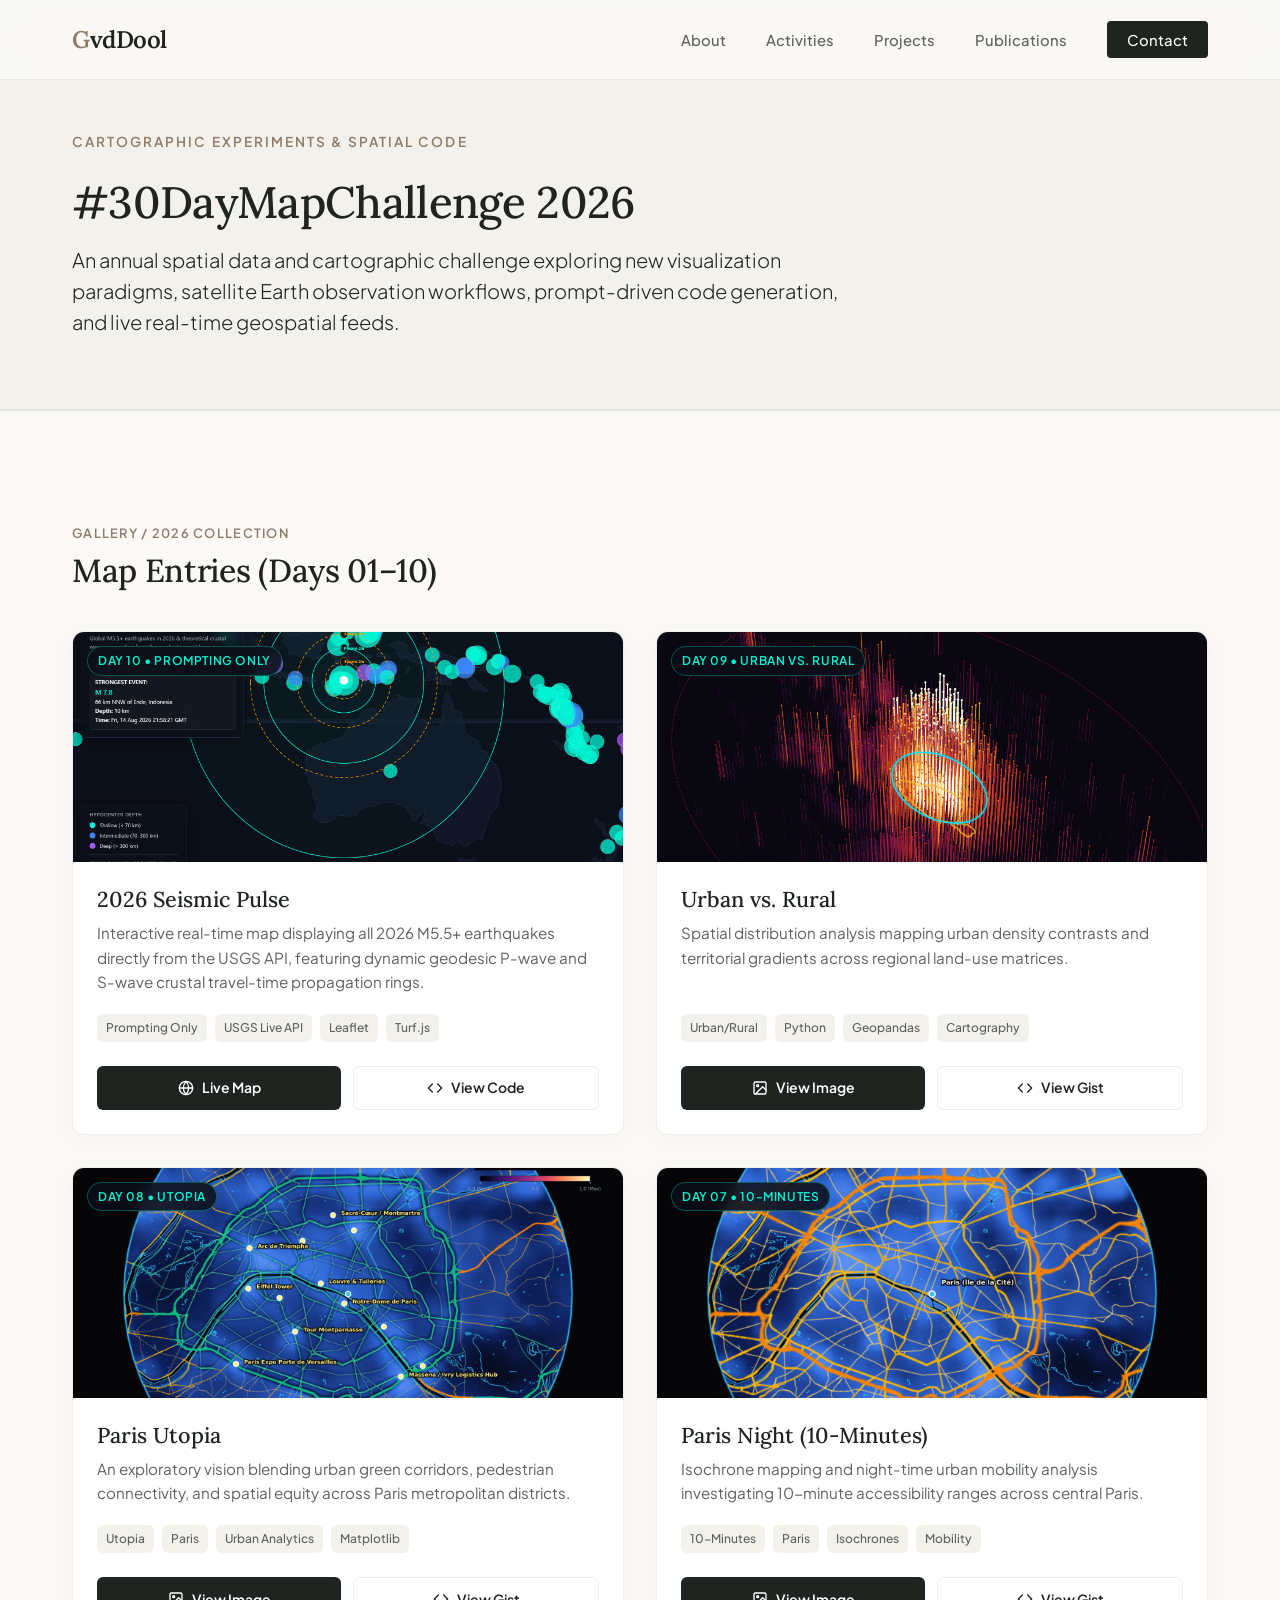
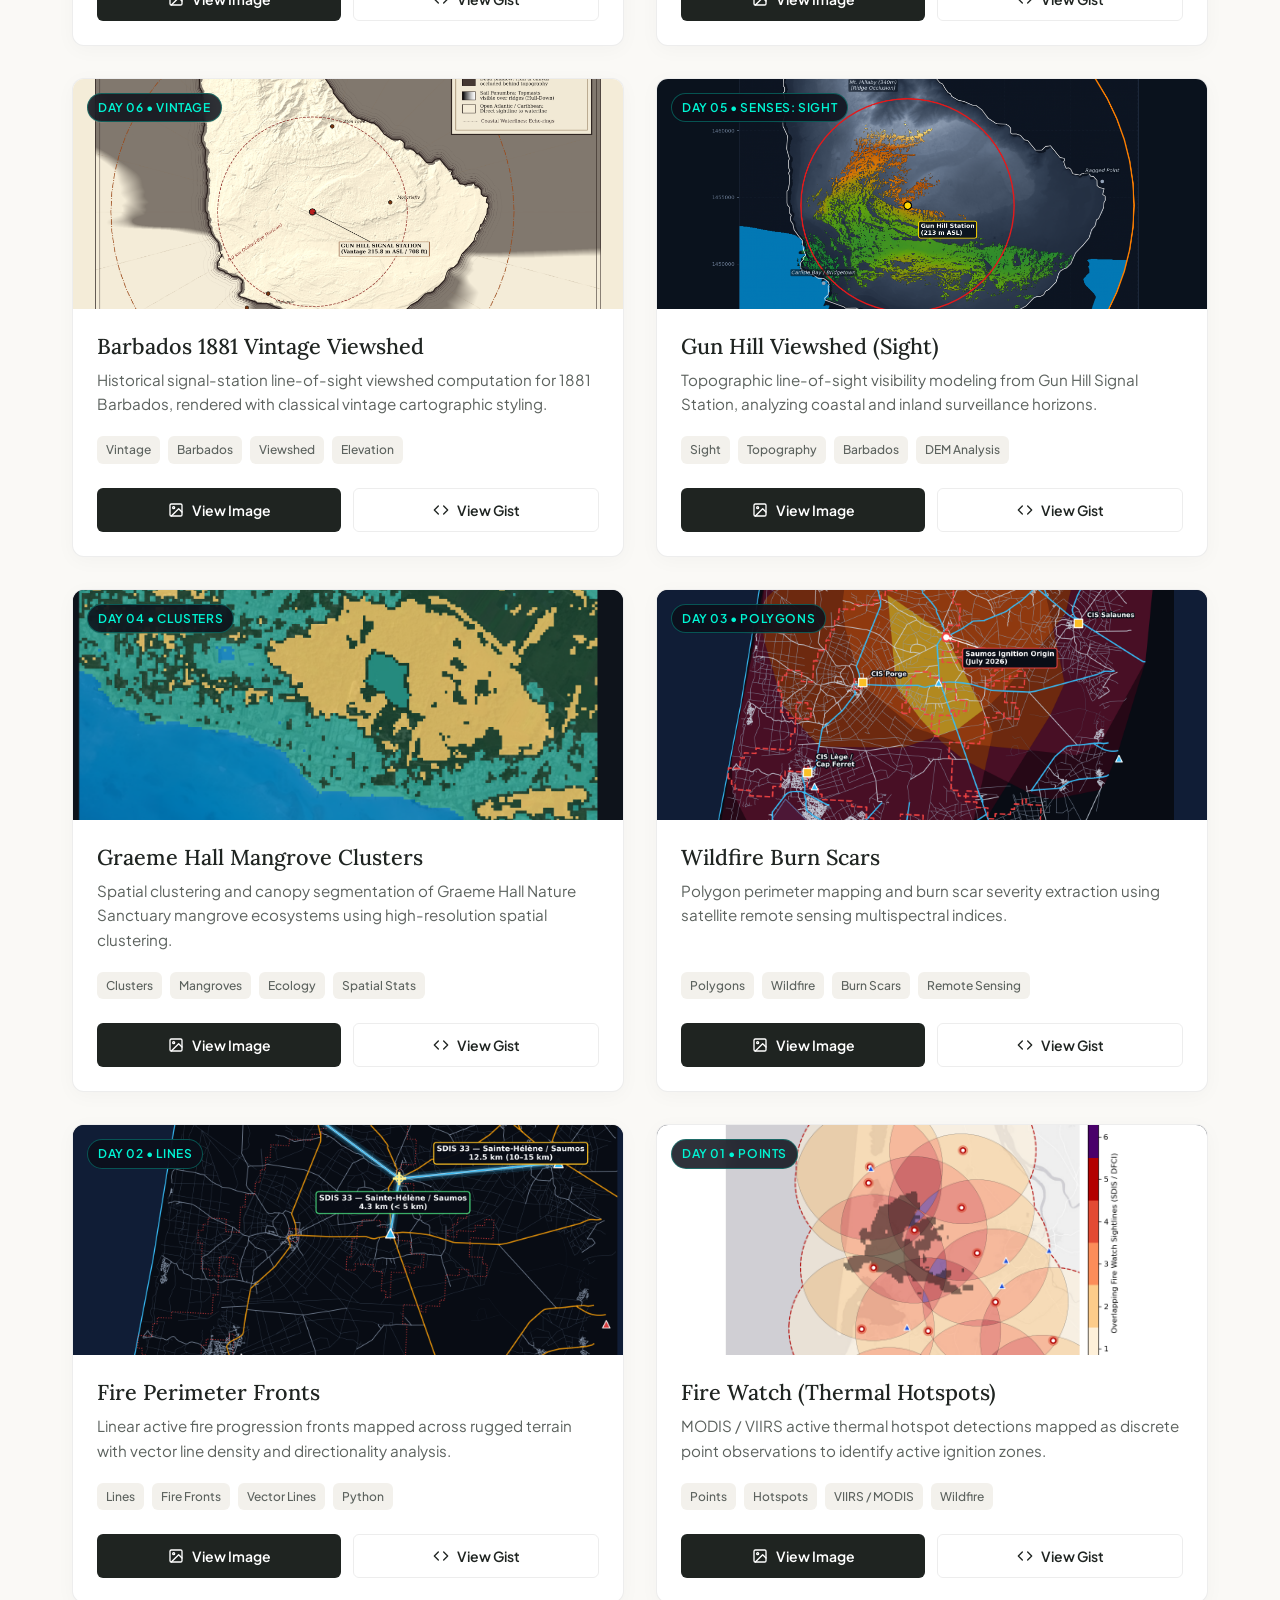
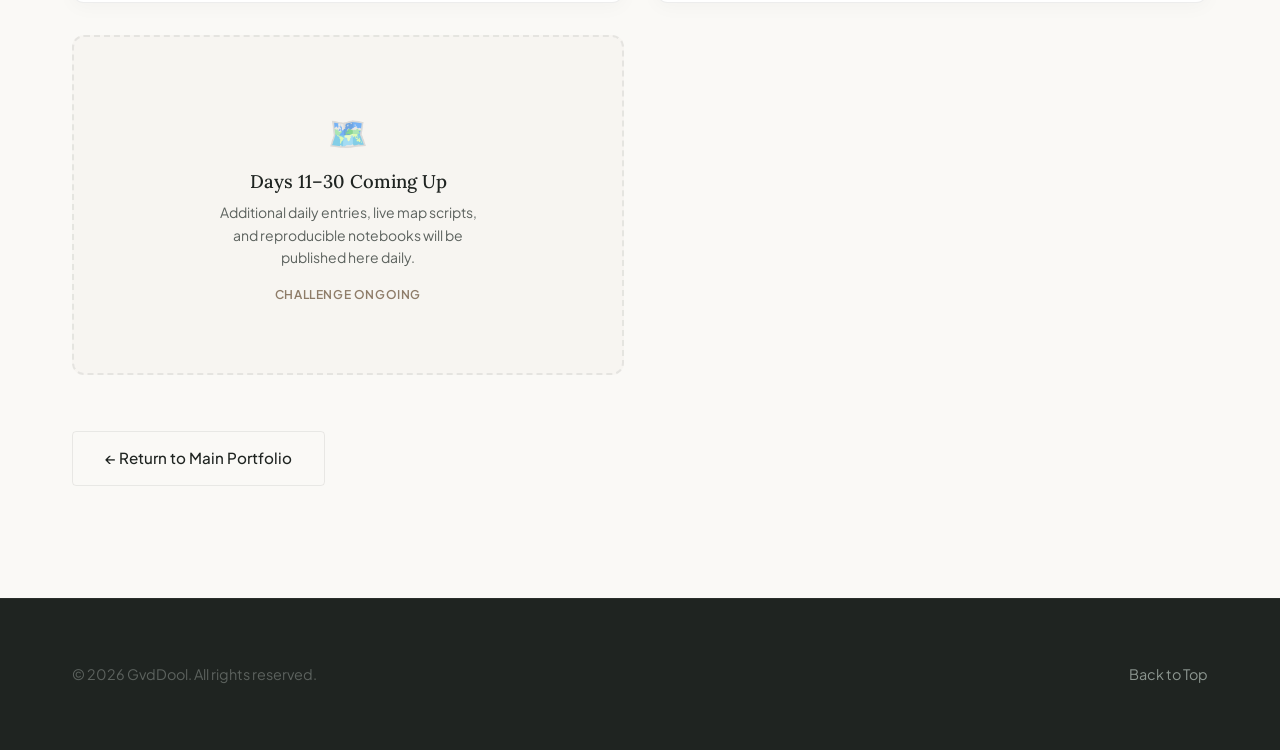
==== projects/30dayMapChallenge-2026/index.html @ af6cddaf "30dayMapChallenge Adding days 01 to 09" ====
<!DOCTYPE html>
<html lang="en">

<head>
    <meta charset="UTF-8">
    <meta name="viewport" content="width=device-width, initial-scale=1.0">
    <title>#30DayMapChallenge 2026 | GvdDool</title>
    <meta name="description"
        content="30-Day Map Challenge 2026 Gallery by Gijs van den Dool (GvdDool) - interactive maps, geospatial data pipelines, and reproducible cartographic experiments.">
    <!-- Google Fonts: Plus Jakarta Sans for body, Lora for headings -->
    <link rel="preconnect" href="https://fonts.googleapis.com">
    <link rel="preconnect" href="https://fonts.gstatic.com" crossorigin>
    <link
        href="https://fonts.googleapis.com/css2?family=Lora:ital,wght@0,400..700;1,400..700&family=Plus+Jakarta+Sans:wght@300;400;500;600;700&display=swap"
        rel="stylesheet">
    <!-- Stylesheet -->
    <link rel="stylesheet" href="../../style.css">
    <style>
        .gallery-grid {
            display: grid;
            grid-template-columns: repeat(auto-fill, minmax(360px, 1fr));
            gap: 2rem;
            margin-top: 2.5rem;
        }

        .gallery-card {
            background-color: #FFFFFF;
            border: 1px solid var(--color-border);
            border-radius: 12px;
            overflow: hidden;
            display: flex;
            flex-direction: column;
            transition: var(--transition-smooth);
            box-shadow: 0 4px 20px rgba(0, 0, 0, 0.03);
        }

        .gallery-card:hover {
            transform: translateY(-4px);
            box-shadow: 0 12px 28px rgba(0, 0, 0, 0.08);
            border-color: var(--color-border-focus);
        }

        .card-image-wrap {
            position: relative;
            width: 100%;
            height: 230px;
            background-color: #0B0F19;
            overflow: hidden;
        }

        .card-image-wrap img {
            width: 100%;
            height: 100%;
            object-fit: cover;
            transition: transform 0.4s ease;
        }

        .gallery-card:hover .card-image-wrap img {
            transform: scale(1.03);
        }

        .card-badge {
            position: absolute;
            top: 14px;
            left: 14px;
            background: rgba(11, 15, 25, 0.85);
            backdrop-filter: blur(8px);
            color: #00F5D4;
            font-size: 0.75rem;
            font-weight: 600;
            padding: 4px 10px;
            border-radius: 999px;
            border: 1px solid rgba(0, 245, 212, 0.3);
            text-transform: uppercase;
            letter-spacing: 0.05em;
        }

        .card-body {
            padding: 1.5rem;
            display: flex;
            flex-direction: column;
            flex-grow: 1;
        }

        .card-title {
            font-size: 1.35rem;
            margin-bottom: 0.5rem;
            color: var(--color-text-primary);
        }

        .card-desc {
            font-size: 0.95rem;
            line-height: 1.6;
            color: var(--color-text-secondary);
            margin-bottom: 1.25rem;
            flex-grow: 1;
        }

        .card-tags {
            display: flex;
            flex-wrap: wrap;
            gap: 0.5rem;
            margin-bottom: 1.5rem;
        }

        .card-tag {
            background-color: var(--color-bg-secondary);
            color: var(--color-text-secondary);
            font-size: 0.75rem;
            font-weight: 500;
            padding: 4px 9px;
            border-radius: 6px;
        }

        .card-actions {
            display: flex;
            gap: 0.75rem;
            margin-top: auto;
        }

        .btn-live {
            flex: 1;
            text-align: center;
            background-color: var(--color-text-primary);
            color: #FFFFFF !important;
            padding: 0.6rem 1rem;
            border-radius: 6px;
            font-size: 0.875rem;
            font-weight: 600;
            display: inline-flex;
            align-items: center;
            justify-content: center;
            gap: 0.5rem;
            transition: var(--transition-smooth);
        }

        .btn-live:hover {
            background-color: var(--color-accent);
        }

        .btn-code {
            flex: 1;
            text-align: center;
            background-color: transparent;
            color: var(--color-text-primary) !important;
            border: 1px solid var(--color-border);
            padding: 0.6rem 1rem;
            border-radius: 6px;
            font-size: 0.875rem;
            font-weight: 600;
            display: inline-flex;
            align-items: center;
            justify-content: center;
            gap: 0.5rem;
            transition: var(--transition-smooth);
        }

        .btn-code:hover {
            border-color: var(--color-accent);
            color: var(--color-accent) !important;
        }

        .placeholder-card {
            border: 2px dashed var(--color-border);
            border-radius: 12px;
            padding: 2.5rem 1.5rem;
            text-align: center;
            display: flex;
            flex-direction: column;
            align-items: center;
            justify-content: center;
            min-height: 340px;
            background: rgba(243, 241, 236, 0.4);
        }

        .placeholder-icon {
            font-size: 2rem;
            margin-bottom: 0.75rem;
            opacity: 0.6;
        }

        @media (max-width: 640px) {
            .gallery-grid {
                grid-template-columns: 1fr;
            }
            .card-actions {
                flex-direction: column;
            }
        }
    </style>
</head>

<body>

    <!-- Header / Navigation -->
    <header class="site-header">
        <div class="header-container">
            <a href="../../index.html#hero" class="site-logo">
                <span class="logo-accent">G</span>vdDool
            </a>
            <nav class="site-nav">
                <ul>
                    <li><a href="../../index.html#about">About</a></li>
                    <li><a href="../../index.html#activities">Activities</a></li>
                    <li><a href="../../index.html#projects">Projects</a></li>
                    <li><a href="../../index.html#publications">Publications</a></li>
                    <li><a href="../../index.html#contact" class="nav-cta">Contact</a></li>
                </ul>
            </nav>
        </div>
    </header>

    <!-- Main Content -->
    <main class="site-main">

        <!-- Page Header -->
        <section class="page-header-section">
            <div class="section-container">
                <span class="hero-tagline">Cartographic Experiments & Spatial Code</span>
                <h1 class="hero-title" style="font-size: 2.75rem; margin-bottom: 1rem;">#30DayMapChallenge 2026</h1>
                <p class="lead-text" style="max-width: 780px;">An annual spatial data and cartographic challenge exploring new visualization paradigms, satellite Earth observation workflows, prompt-driven code generation, and live real-time geospatial feeds.</p>
            </div>
        </section>

        <!-- Gallery Section -->
        <section class="content-section">
            <div class="section-container">
                <div class="section-header" style="margin-bottom: 1rem;">
                    <span class="section-label">Gallery / 2026 Collection</span>
                    <h2 class="section-title">Map Entries (Days 01–10)</h2>
                </div>

                <div class="gallery-grid">

                    <!-- Day 10 Card -->
                    <article class="gallery-card">
                        <div class="card-image-wrap">
                            <img src="day-10/day_10_preview.png" alt="Day 10: 2026 Seismic Pulse" loading="lazy">
                            <span class="card-badge">Day 10 &bull; Prompting Only</span>
                        </div>
                        <div class="card-body">
                            <h3 class="card-title">2026 Seismic Pulse</h3>
                            <p class="card-desc">Interactive real-time map displaying all 2026 M5.5+ earthquakes directly from the USGS API, featuring dynamic geodesic P-wave and S-wave crustal travel-time propagation rings.</p>
                            <div class="card-tags">
                                <span class="card-tag">Prompting Only</span>
                                <span class="card-tag">USGS Live API</span>
                                <span class="card-tag">Leaflet</span>
                                <span class="card-tag">Turf.js</span>
                            </div>
                            <div class="card-actions">
                                <a href="day-10/day_10_prompting_only.html" class="btn-live">
                                    <svg xmlns="http://www.w3.org/2000/svg" width="16" height="16" viewBox="0 0 24 24" fill="none" stroke="currentColor" stroke-width="2" stroke-linecap="round" stroke-linejoin="round"><circle cx="12" cy="12" r="10"/><line x1="2" y1="12" x2="22" y2="12"/><path d="M12 2a15.3 15.3 0 0 1 4 10 15.3 15.3 0 0 1-4 10 15.3 15.3 0 0 1-4-10 15.3 15.3 0 0 1 4-10z"/></svg>
                                    Live Map
                                </a>
                                <a href="https://github.com/GvdDool/GvdDool.github.io/blob/main/projects/30dayMapChallenge-2026/day-10/day_10_prompting_only.html" target="_blank" rel="noopener noreferrer" class="btn-code">
                                    <svg xmlns="http://www.w3.org/2000/svg" width="16" height="16" viewBox="0 0 24 24" fill="none" stroke="currentColor" stroke-width="2" stroke-linecap="round" stroke-linejoin="round"><polyline points="16 18 22 12 16 6"/><polyline points="8 6 2 12 8 18"/></svg>
                                    View Code
                                </a>
                            </div>
                        </div>
                    </article>

                    <!-- Day 09 Card -->
                    <article class="gallery-card">
                        <div class="card-image-wrap">
                            <img src="day-09/Day09_urban_vs_rural_v2.png" alt="Day 09: Urban vs. Rural" loading="lazy">
                            <span class="card-badge">Day 09 &bull; Urban vs. Rural</span>
                        </div>
                        <div class="card-body">
                            <h3 class="card-title">Urban vs. Rural</h3>
                            <p class="card-desc">Spatial distribution analysis mapping urban density contrasts and territorial gradients across regional land-use matrices.</p>
                            <div class="card-tags">
                                <span class="card-tag">Urban/Rural</span>
                                <span class="card-tag">Python</span>
                                <span class="card-tag">Geopandas</span>
                                <span class="card-tag">Cartography</span>
                            </div>
                            <div class="card-actions">
                                <a href="day-09/Day09_urban_vs_rural_v2.png" target="_blank" class="btn-live">
                                    <svg xmlns="http://www.w3.org/2000/svg" width="16" height="16" viewBox="0 0 24 24" fill="none" stroke="currentColor" stroke-width="2" stroke-linecap="round" stroke-linejoin="round"><rect x="3" y="3" width="18" height="18" rx="2" ry="2"/><circle cx="8.5" cy="8.5" r="1.5"/><polyline points="21 15 16 10 5 21"/></svg>
                                    View Image
                                </a>
                                <a href="https://gist.github.com/GvdDool/48ea4fd78d650c24816d85d07362a3cc" target="_blank" rel="noopener noreferrer" class="btn-code">
                                    <svg xmlns="http://www.w3.org/2000/svg" width="16" height="16" viewBox="0 0 24 24" fill="none" stroke="currentColor" stroke-width="2" stroke-linecap="round" stroke-linejoin="round"><polyline points="16 18 22 12 16 6"/><polyline points="8 6 2 12 8 18"/></svg>
                                    View Gist
                                </a>
                            </div>
                        </div>
                    </article>

                    <!-- Day 08 Card -->
                    <article class="gallery-card">
                        <div class="card-image-wrap">
                            <img src="day-08/Day08_paris_utopia_blended.png" alt="Day 08: Paris Utopia" loading="lazy">
                            <span class="card-badge">Day 08 &bull; Utopia</span>
                        </div>
                        <div class="card-body">
                            <h3 class="card-title">Paris Utopia</h3>
                            <p class="card-desc">An exploratory vision blending urban green corridors, pedestrian connectivity, and spatial equity across Paris metropolitan districts.</p>
                            <div class="card-tags">
                                <span class="card-tag">Utopia</span>
                                <span class="card-tag">Paris</span>
                                <span class="card-tag">Urban Analytics</span>
                                <span class="card-tag">Matplotlib</span>
                            </div>
                            <div class="card-actions">
                                <a href="day-08/Day08_paris_utopia_blended.png" target="_blank" class="btn-live">
                                    <svg xmlns="http://www.w3.org/2000/svg" width="16" height="16" viewBox="0 0 24 24" fill="none" stroke="currentColor" stroke-width="2" stroke-linecap="round" stroke-linejoin="round"><rect x="3" y="3" width="18" height="18" rx="2" ry="2"/><circle cx="8.5" cy="8.5" r="1.5"/><polyline points="21 15 16 10 5 21"/></svg>
                                    View Image
                                </a>
                                <a href="https://gist.github.com/GvdDool/5546b9ac85bffccfbdce05ab1da5adf8" target="_blank" rel="noopener noreferrer" class="btn-code">
                                    <svg xmlns="http://www.w3.org/2000/svg" width="16" height="16" viewBox="0 0 24 24" fill="none" stroke="currentColor" stroke-width="2" stroke-linecap="round" stroke-linejoin="round"><polyline points="16 18 22 12 16 6"/><polyline points="8 6 2 12 8 18"/></svg>
                                    View Gist
                                </a>
                            </div>
                        </div>
                    </article>

                    <!-- Day 07 Card -->
                    <article class="gallery-card">
                        <div class="card-image-wrap">
                            <img src="day-07/Day07_paris_night.png" alt="Day 07: Paris Night" loading="lazy">
                            <span class="card-badge">Day 07 &bull; 10-Minutes</span>
                        </div>
                        <div class="card-body">
                            <h3 class="card-title">Paris Night (10-Minutes)</h3>
                            <p class="card-desc">Isochrone mapping and night-time urban mobility analysis investigating 10-minute accessibility ranges across central Paris.</p>
                            <div class="card-tags">
                                <span class="card-tag">10-Minutes</span>
                                <span class="card-tag">Paris</span>
                                <span class="card-tag">Isochrones</span>
                                <span class="card-tag">Mobility</span>
                            </div>
                            <div class="card-actions">
                                <a href="day-07/Day07_paris_night.png" target="_blank" class="btn-live">
                                    <svg xmlns="http://www.w3.org/2000/svg" width="16" height="16" viewBox="0 0 24 24" fill="none" stroke="currentColor" stroke-width="2" stroke-linecap="round" stroke-linejoin="round"><rect x="3" y="3" width="18" height="18" rx="2" ry="2"/><circle cx="8.5" cy="8.5" r="1.5"/><polyline points="21 15 16 10 5 21"/></svg>
                                    View Image
                                </a>
                                <a href="https://gist.github.com/GvdDool/eda4068335842a63f73534fc69159b58" target="_blank" rel="noopener noreferrer" class="btn-code">
                                    <svg xmlns="http://www.w3.org/2000/svg" width="16" height="16" viewBox="0 0 24 24" fill="none" stroke="currentColor" stroke-width="2" stroke-linecap="round" stroke-linejoin="round"><polyline points="16 18 22 12 16 6"/><polyline points="8 6 2 12 8 18"/></svg>
                                    View Gist
                                </a>
                            </div>
                        </div>
                    </article>

                    <!-- Day 06 Card -->
                    <article class="gallery-card">
                        <div class="card-image-wrap">
                            <img src="day-06/Day06_barbados_1881_vintage_viewshed.png" alt="Day 06: Vintage Viewshed" loading="lazy">
                            <span class="card-badge">Day 06 &bull; Vintage</span>
                        </div>
                        <div class="card-body">
                            <h3 class="card-title">Barbados 1881 Vintage Viewshed</h3>
                            <p class="card-desc">Historical signal-station line-of-sight viewshed computation for 1881 Barbados, rendered with classical vintage cartographic styling.</p>
                            <div class="card-tags">
                                <span class="card-tag">Vintage</span>
                                <span class="card-tag">Barbados</span>
                                <span class="card-tag">Viewshed</span>
                                <span class="card-tag">Elevation</span>
                            </div>
                            <div class="card-actions">
                                <a href="day-06/Day06_barbados_1881_vintage_viewshed.png" target="_blank" class="btn-live">
                                    <svg xmlns="http://www.w3.org/2000/svg" width="16" height="16" viewBox="0 0 24 24" fill="none" stroke="currentColor" stroke-width="2" stroke-linecap="round" stroke-linejoin="round"><rect x="3" y="3" width="18" height="18" rx="2" ry="2"/><circle cx="8.5" cy="8.5" r="1.5"/><polyline points="21 15 16 10 5 21"/></svg>
                                    View Image
                                </a>
                                <a href="https://gist.github.com/GvdDool/2dd6ff6dab275a020b5e8afee70e8454" target="_blank" rel="noopener noreferrer" class="btn-code">
                                    <svg xmlns="http://www.w3.org/2000/svg" width="16" height="16" viewBox="0 0 24 24" fill="none" stroke="currentColor" stroke-width="2" stroke-linecap="round" stroke-linejoin="round"><polyline points="16 18 22 12 16 6"/><polyline points="8 6 2 12 8 18"/></svg>
                                    View Gist
                                </a>
                            </div>
                        </div>
                    </article>

                    <!-- Day 05 Card -->
                    <article class="gallery-card">
                        <div class="card-image-wrap">
                            <img src="day-05/Day05_barbados_gun_hill_master_production.png" alt="Day 05: Senses - Sight" loading="lazy">
                            <span class="card-badge">Day 05 &bull; Senses: Sight</span>
                        </div>
                        <div class="card-body">
                            <h3 class="card-title">Gun Hill Viewshed (Sight)</h3>
                            <p class="card-desc">Topographic line-of-sight visibility modeling from Gun Hill Signal Station, analyzing coastal and inland surveillance horizons.</p>
                            <div class="card-tags">
                                <span class="card-tag">Sight</span>
                                <span class="card-tag">Topography</span>
                                <span class="card-tag">Barbados</span>
                                <span class="card-tag">DEM Analysis</span>
                            </div>
                            <div class="card-actions">
                                <a href="day-05/Day05_barbados_gun_hill_master_production.png" target="_blank" class="btn-live">
                                    <svg xmlns="http://www.w3.org/2000/svg" width="16" height="16" viewBox="0 0 24 24" fill="none" stroke="currentColor" stroke-width="2" stroke-linecap="round" stroke-linejoin="round"><rect x="3" y="3" width="18" height="18" rx="2" ry="2"/><circle cx="8.5" cy="8.5" r="1.5"/><polyline points="21 15 16 10 5 21"/></svg>
                                    View Image
                                </a>
                                <a href="https://gist.github.com/GvdDool/edcf8b4965f968202970eaecae3bee22" target="_blank" rel="noopener noreferrer" class="btn-code">
                                    <svg xmlns="http://www.w3.org/2000/svg" width="16" height="16" viewBox="0 0 24 24" fill="none" stroke="currentColor" stroke-width="2" stroke-linecap="round" stroke-linejoin="round"><polyline points="16 18 22 12 16 6"/><polyline points="8 6 2 12 8 18"/></svg>
                                    View Gist
                                </a>
                            </div>
                        </div>
                    </article>

                    <!-- Day 04 Card -->
                    <article class="gallery-card">
                        <div class="card-image-wrap">
                            <img src="day-04/Day04_graeme_hall_mangrove_clusters.png" alt="Day 04: Mangrove Clusters" loading="lazy">
                            <span class="card-badge">Day 04 &bull; Clusters</span>
                        </div>
                        <div class="card-body">
                            <h3 class="card-title">Graeme Hall Mangrove Clusters</h3>
                            <p class="card-desc">Spatial clustering and canopy segmentation of Graeme Hall Nature Sanctuary mangrove ecosystems using high-resolution spatial clustering.</p>
                            <div class="card-tags">
                                <span class="card-tag">Clusters</span>
                                <span class="card-tag">Mangroves</span>
                                <span class="card-tag">Ecology</span>
                                <span class="card-tag">Spatial Stats</span>
                            </div>
                            <div class="card-actions">
                                <a href="day-04/Day04_graeme_hall_mangrove_clusters.png" target="_blank" class="btn-live">
                                    <svg xmlns="http://www.w3.org/2000/svg" width="16" height="16" viewBox="0 0 24 24" fill="none" stroke="currentColor" stroke-width="2" stroke-linecap="round" stroke-linejoin="round"><rect x="3" y="3" width="18" height="18" rx="2" ry="2"/><circle cx="8.5" cy="8.5" r="1.5"/><polyline points="21 15 16 10 5 21"/></svg>
                                    View Image
                                </a>
                                <a href="https://gist.github.com/GvdDool/665093c824fc868f3b72aa4982b9e1e8" target="_blank" rel="noopener noreferrer" class="btn-code">
                                    <svg xmlns="http://www.w3.org/2000/svg" width="16" height="16" viewBox="0 0 24 24" fill="none" stroke="currentColor" stroke-width="2" stroke-linecap="round" stroke-linejoin="round"><polyline points="16 18 22 12 16 6"/><polyline points="8 6 2 12 8 18"/></svg>
                                    View Gist
                                </a>
                            </div>
                        </div>
                    </article>

                    <!-- Day 03 Card -->
                    <article class="gallery-card">
                        <div class="card-image-wrap">
                            <img src="day-03/Day03_fire_polygons_final.png" alt="Day 03: Fire Polygons" loading="lazy">
                            <span class="card-badge">Day 03 &bull; Polygons</span>
                        </div>
                        <div class="card-body">
                            <h3 class="card-title">Wildfire Burn Scars</h3>
                            <p class="card-desc">Polygon perimeter mapping and burn scar severity extraction using satellite remote sensing multispectral indices.</p>
                            <div class="card-tags">
                                <span class="card-tag">Polygons</span>
                                <span class="card-tag">Wildfire</span>
                                <span class="card-tag">Burn Scars</span>
                                <span class="card-tag">Remote Sensing</span>
                            </div>
                            <div class="card-actions">
                                <a href="day-03/Day03_fire_polygons_final.png" target="_blank" class="btn-live">
                                    <svg xmlns="http://www.w3.org/2000/svg" width="16" height="16" viewBox="0 0 24 24" fill="none" stroke="currentColor" stroke-width="2" stroke-linecap="round" stroke-linejoin="round"><rect x="3" y="3" width="18" height="18" rx="2" ry="2"/><circle cx="8.5" cy="8.5" r="1.5"/><polyline points="21 15 16 10 5 21"/></svg>
                                    View Image
                                </a>
                                <a href="https://gist.github.com/GvdDool/2807f12e6811d809c60165697aae7271" target="_blank" rel="noopener noreferrer" class="btn-code">
                                    <svg xmlns="http://www.w3.org/2000/svg" width="16" height="16" viewBox="0 0 24 24" fill="none" stroke="currentColor" stroke-width="2" stroke-linecap="round" stroke-linejoin="round"><polyline points="16 18 22 12 16 6"/><polyline points="8 6 2 12 8 18"/></svg>
                                    View Gist
                                </a>
                            </div>
                        </div>
                    </article>

                    <!-- Day 02 Card -->
                    <article class="gallery-card">
                        <div class="card-image-wrap">
                            <img src="day-02/Day02_fire_lines_final.png" alt="Day 02: Fire Lines" loading="lazy">
                            <span class="card-badge">Day 02 &bull; Lines</span>
                        </div>
                        <div class="card-body">
                            <h3 class="card-title">Fire Perimeter Fronts</h3>
                            <p class="card-desc">Linear active fire progression fronts mapped across rugged terrain with vector line density and directionality analysis.</p>
                            <div class="card-tags">
                                <span class="card-tag">Lines</span>
                                <span class="card-tag">Fire Fronts</span>
                                <span class="card-tag">Vector Lines</span>
                                <span class="card-tag">Python</span>
                            </div>
                            <div class="card-actions">
                                <a href="day-02/Day02_fire_lines_final.png" target="_blank" class="btn-live">
                                    <svg xmlns="http://www.w3.org/2000/svg" width="16" height="16" viewBox="0 0 24 24" fill="none" stroke="currentColor" stroke-width="2" stroke-linecap="round" stroke-linejoin="round"><rect x="3" y="3" width="18" height="18" rx="2" ry="2"/><circle cx="8.5" cy="8.5" r="1.5"/><polyline points="21 15 16 10 5 21"/></svg>
                                    View Image
                                </a>
                                <a href="https://gist.github.com/GvdDool/c7958e85a4bee6f1312c280b852722c9" target="_blank" rel="noopener noreferrer" class="btn-code">
                                    <svg xmlns="http://www.w3.org/2000/svg" width="16" height="16" viewBox="0 0 24 24" fill="none" stroke="currentColor" stroke-width="2" stroke-linecap="round" stroke-linejoin="round"><polyline points="16 18 22 12 16 6"/><polyline points="8 6 2 12 8 18"/></svg>
                                    View Gist
                                </a>
                            </div>
                        </div>
                    </article>

                    <!-- Day 01 Card -->
                    <article class="gallery-card">
                        <div class="card-image-wrap">
                            <img src="day-01/Day01_fire_watch_linkedin.png" alt="Day 01: Fire Watch Points" loading="lazy">
                            <span class="card-badge">Day 01 &bull; Points</span>
                        </div>
                        <div class="card-body">
                            <h3 class="card-title">Fire Watch (Thermal Hotspots)</h3>
                            <p class="card-desc">MODIS / VIIRS active thermal hotspot detections mapped as discrete point observations to identify active ignition zones.</p>
                            <div class="card-tags">
                                <span class="card-tag">Points</span>
                                <span class="card-tag">Hotspots</span>
                                <span class="card-tag">VIIRS / MODIS</span>
                                <span class="card-tag">Wildfire</span>
                            </div>
                            <div class="card-actions">
                                <a href="day-01/Day01_fire_watch_linkedin.png" target="_blank" class="btn-live">
                                    <svg xmlns="http://www.w3.org/2000/svg" width="16" height="16" viewBox="0 0 24 24" fill="none" stroke="currentColor" stroke-width="2" stroke-linecap="round" stroke-linejoin="round"><rect x="3" y="3" width="18" height="18" rx="2" ry="2"/><circle cx="8.5" cy="8.5" r="1.5"/><polyline points="21 15 16 10 5 21"/></svg>
                                    View Image
                                </a>
                                <a href="https://gist.github.com/GvdDool/8139172c7ba7cdbef3fbb618c6f570a1" target="_blank" rel="noopener noreferrer" class="btn-code">
                                    <svg xmlns="http://www.w3.org/2000/svg" width="16" height="16" viewBox="0 0 24 24" fill="none" stroke="currentColor" stroke-width="2" stroke-linecap="round" stroke-linejoin="round"><polyline points="16 18 22 12 16 6"/><polyline points="8 6 2 12 8 18"/></svg>
                                    View Gist
                                </a>
                            </div>
                        </div>
                    </article>

                    <!-- Upcoming Days Placeholder Card -->
                    <div class="placeholder-card">
                        <div class="placeholder-icon">🗺️</div>
                        <h4 style="font-size: 1.15rem; margin-bottom: 0.5rem; color: var(--color-text-primary);">Days 11–30 Coming Up</h4>
                        <p style="font-size: 0.875rem; max-width: 260px; margin-bottom: 1rem;">Additional daily entries, live map scripts, and reproducible notebooks will be published here daily.</p>
                        <span style="font-size: 0.75rem; font-weight: 600; letter-spacing: 0.05em; text-transform: uppercase; color: var(--color-accent);">Challenge Ongoing</span>
                    </div>

                </div>

                <div style="margin-top: 3.5rem;">
                    <a href="../../index.html#projects" class="btn btn-secondary">&larr; Return to Main Portfolio</a>
                </div>
            </div>
        </section>

    </main>

    <!-- Footer -->
    <footer class="site-footer">
        <div class="footer-container">
            <p>&copy; 2026 GvdDool. All rights reserved.</p>
            <div class="footer-meta">
                <a href="../../index.html#hero">Back to Top</a>
            </div>
        </div>
    </footer>

</body>

</html>
---- style.css ----
/* -------------------------------------------------------------
 * GvdDool.github.io - Main stylesheet
 * Design System: Modern Minimalist Editorial
 * Typography: Lora (headings) & Plus Jakarta Sans (body)
 * Colors: Off-whites, warm slates, charcoal and muted earth tones
 * ------------------------------------------------------------- */

/* Custom properties / Tokens */
:root {
    --font-sans: 'Plus Jakarta Sans', -apple-system, BlinkMacSystemFont, "Segoe UI", Roboto, sans-serif;
    --font-serif: 'Lora', Georgia, serif;
    
    /* Elegant warm-light color palette */
    --color-bg-primary: #FAF9F6;     /* Warm alabaster cream */
    --color-bg-secondary: #F3F1EC;   /* Warm soft stone */
    --color-text-primary: #1F2421;   /* Rich charcoal */
    --color-text-secondary: #5C625E; /* Muted olive-slate */
    --color-accent: #8E7C68;         /* Earth clay gold */
    --color-accent-light: #EBE7E0;   /* Light clay background */
    --color-border: rgba(31, 36, 33, 0.08);
    --color-border-focus: rgba(142, 124, 104, 0.4);
    
    /* Layout */
    --header-height: 80px;
    --container-max-width: 1200px;
    --transition-smooth: all 0.3s cubic-bezier(0.16, 1, 0.3, 1);
}

/* Base resets */
*, *::before, *::after {
    box-sizing: border-box;
    margin: 0;
    padding: 0;
}

html {
    scroll-behavior: smooth;
    scroll-padding-top: var(--header-height);
}

body {
    font-family: var(--font-sans);
    background-color: var(--color-bg-primary);
    color: var(--color-text-primary);
    line-height: 1.625;
    -webkit-font-smoothing: antialiased;
    -moz-osx-font-smoothing: grayscale;
}

/* Typography base */
h1, h2, h3, h4 {
    font-family: var(--font-serif);
    font-weight: 500;
    line-height: 1.25;
    color: var(--color-text-primary);
}

p {
    font-weight: 400;
    color: var(--color-text-secondary);
}

a {
    color: inherit;
    text-decoration: none;
    transition: var(--transition-smooth);
}

/* Layout Utilities */
.section-container {
    max-width: var(--container-max-width);
    margin: 0 auto;
    padding: 0 2rem;
}

/* Header & Navigation */
.site-header {
    position: fixed;
    top: 0;
    left: 0;
    width: 100%;
    height: var(--header-height);
    background-color: rgba(250, 249, 246, 0.85);
    backdrop-filter: blur(12px);
    -webkit-backdrop-filter: blur(12px);
    border-bottom: 1px solid var(--color-border);
    z-index: 1000;
    display: flex;
    align-items: center;
}

.header-container {
    display: flex;
    justify-content: space-between;
    align-items: center;
    width: 100%;
    max-width: var(--container-max-width);
    margin: 0 auto;
    padding: 0 2rem;
}

.site-logo {
    font-family: var(--font-serif);
    font-size: 1.5rem;
    font-weight: 600;
    letter-spacing: -0.02em;
}

.logo-accent {
    color: var(--color-accent);
}

.site-nav ul {
    display: flex;
    list-style: none;
    align-items: center;
    gap: 2.5rem;
}

.site-nav a {
    font-size: 0.925rem;
    font-weight: 500;
    color: var(--color-text-secondary);
    position: relative;
    padding: 0.25rem 0;
}

.site-nav a:hover {
    color: var(--color-text-primary);
}

/* Navigation Line Hover Animation */
.site-nav a::after {
    content: '';
    position: absolute;
    bottom: 0;
    left: 0;
    width: 0;
    height: 1px;
    background-color: var(--color-accent);
    transition: var(--transition-smooth);
}

.site-nav a:hover::after {
    width: 100%;
}

.site-nav a.nav-cta {
    background-color: var(--color-text-primary);
    color: var(--color-bg-primary);
    padding: 0.6rem 1.25rem;
    border-radius: 4px;
    transition: var(--transition-smooth);
}

.site-nav a.nav-cta:hover {
    background-color: var(--color-accent);
    color: var(--color-bg-primary);
}

.site-nav a.nav-cta::after {
    display: none;
}

/* Hero Section */
.hero-section {
    min-height: 100vh;
    display: flex;
    align-items: center;
    padding-top: var(--header-height);
    background: radial-gradient(circle at 80% 20%, rgba(142, 124, 104, 0.05) 0%, transparent 60%);
}

.hero-container {
    max-width: var(--container-max-width);
    margin: 0 auto;
    padding: 0 2rem;
    width: 100%;
}

.hero-content {
    max-width: 800px;
}

.hero-tagline {
    display: inline-block;
    font-size: 0.85rem;
    text-transform: uppercase;
    letter-spacing: 0.15em;
    font-weight: 600;
    color: var(--color-accent);
    margin-bottom: 1.5rem;
}

.hero-title {
    font-size: 3.5rem;
    line-height: 1.15;
    margin-bottom: 1.75rem;
    letter-spacing: -0.015em;
}

.hero-subtitle {
    font-size: 1.25rem;
    color: var(--color-text-secondary);
    margin-bottom: 2.5rem;
    line-height: 1.6;
}

.hero-actions {
    display: flex;
    gap: 1rem;
}

/* Buttons */
.btn {
    display: inline-block;
    padding: 0.875rem 2rem;
    font-size: 0.95rem;
    font-weight: 500;
    border-radius: 4px;
    cursor: pointer;
    border: 1px solid transparent;
}

.btn-primary {
    background-color: var(--color-text-primary);
    color: var(--color-bg-primary);
}

.btn-primary:hover {
    background-color: var(--color-accent);
}

.btn-secondary {
    background-color: transparent;
    color: var(--color-text-primary);
    border-color: var(--color-border);
}

.btn-secondary:hover {
    border-color: var(--color-text-primary);
    background-color: rgba(31, 36, 33, 0.02);
}

/* Sections - Editorial layout */
.content-section {
    padding: 7rem 0;
    border-top: 1px solid var(--color-border);
}

.alt-bg {
    background-color: var(--color-bg-secondary);
}

.section-grid {
    display: grid;
    grid-template-columns: 1fr 2.5fr;
    gap: 4rem;
}

.section-header {
    position: sticky;
    top: calc(var(--header-height) + 2rem);
    height: fit-content;
}

.section-label {
    display: block;
    font-size: 0.8rem;
    font-weight: 600;
    color: var(--color-accent);
    text-transform: uppercase;
    letter-spacing: 0.1em;
    margin-bottom: 0.5rem;
}

.section-title {
    font-size: 2rem;
    letter-spacing: -0.01em;
}

.section-body {
    max-width: 750px;
}

.lead-text {
    font-size: 1.25rem;
    line-height: 1.55;
    color: var(--color-text-primary);
    margin-bottom: 1.5rem;
    font-family: var(--font-sans);
    font-weight: 300;
}

.section-body p:not(.lead-text) {
    margin-bottom: 1.5rem;
    font-size: 1.05rem;
}

/* Profile / Skills Section */
.skills-highlight {
    margin-top: 2.5rem;
    padding-top: 2rem;
    border-top: 1px solid var(--color-border);
}

.skills-highlight h3 {
    font-family: var(--font-sans);
    font-size: 1rem;
    font-weight: 600;
    text-transform: uppercase;
    letter-spacing: 0.05em;
    color: var(--color-text-primary);
    margin-bottom: 1.25rem;
}

.skills-list {
    display: grid;
    grid-template-columns: 1fr 1fr;
    gap: 1rem;
    list-style: none;
}

.skills-list li {
    font-size: 0.95rem;
    color: var(--color-text-secondary);
    position: relative;
    padding-left: 1.5rem;
}

.skills-list li::before {
    content: '—';
    position: absolute;
    left: 0;
    color: var(--color-accent);
}

/* Activities Cards Grid */
.activities-grid {
    display: grid;
    grid-template-columns: 1fr;
    gap: 2rem;
    margin-top: 2.5rem;
}

.activity-card {
    background-color: var(--color-bg-primary);
    padding: 2.5rem;
    border-radius: 6px;
    border: 1px solid var(--color-border);
    transition: var(--transition-smooth);
}

.alt-bg .activity-card {
    background-color: var(--color-bg-primary);
}

.activity-card:hover {
    transform: translateY(-4px);
    box-shadow: 0 12px 30px rgba(31, 36, 33, 0.04);
    border-color: rgba(142, 124, 104, 0.2);
}

.activity-icon {
    color: var(--color-accent);
    margin-bottom: 1.5rem;
    display: inline-flex;
    padding: 0.75rem;
    border-radius: 4px;
    background-color: var(--color-bg-secondary);
}

.activity-title {
    font-size: 1.35rem;
    margin-bottom: 0.75rem;
    font-family: var(--font-sans);
    font-weight: 600;
}

.activity-desc {
    font-size: 0.975rem;
    color: var(--color-text-secondary);
    line-height: 1.6;
}

.activity-list {
    margin-top: 1rem;
    list-style-type: disc;
    padding-left: 1.25rem;
    display: flex;
    flex-direction: column;
    gap: 0.75rem;
}

.activity-list li {
    font-size: 0.95rem;
    color: var(--color-text-secondary);
    line-height: 1.6;
}

.activity-list li strong {
    color: var(--color-text-primary);
}

/* TBC / Placeholder Design */
.tbc-placeholder {
    padding: 4rem 3rem;
    border: 2px dashed var(--color-border);
    border-radius: 8px;
    background-color: rgba(31, 36, 33, 0.01);
    text-align: left;
}

.tbc-badge {
    display: inline-block;
    font-size: 0.75rem;
    font-weight: 600;
    text-transform: uppercase;
    letter-spacing: 0.1em;
    background-color: var(--color-accent-light);
    color: var(--color-accent);
    padding: 0.25rem 0.75rem;
    border-radius: 20px;
    margin-bottom: 1.5rem;
}

.tbc-placeholder h3 {
    font-family: var(--font-sans);
    font-size: 1.25rem;
    font-weight: 600;
    margin-bottom: 0.75rem;
}

.tbc-placeholder p {
    font-size: 0.95rem;
    max-width: 550px;
    color: var(--color-text-secondary);
}

/* Contact Section Links */
.contact-methods {
    display: grid;
    grid-template-columns: 1fr 1fr;
    gap: 2rem;
    margin-top: 3rem;
}

.contact-method-card {
    border: 1px solid var(--color-border);
    padding: 2.5rem;
    border-radius: 6px;
    background-color: var(--color-bg-secondary);
    display: flex;
    flex-direction: column;
    justify-content: space-between;
}

.contact-method-card h3 {
    font-family: var(--font-sans);
    font-weight: 600;
    font-size: 1.15rem;
    margin-bottom: 0.5rem;
}

.contact-method-card p {
    font-size: 0.95rem;
    color: var(--color-text-secondary);
    margin-bottom: 2rem;
}

.contact-link {
    display: flex;
    align-items: center;
    justify-content: space-between;
    padding-top: 1rem;
    border-top: 1px solid var(--color-border);
    font-weight: 500;
    color: var(--color-text-primary);
    font-size: 0.95rem;
}

.contact-link svg {
    transition: var(--transition-smooth);
    color: var(--color-accent);
}

.contact-method-card:hover .contact-link svg {
    transform: translateX(4px);
}

.contact-link:hover {
    color: var(--color-accent);
}

/* Footer styling */
.site-footer {
    padding: 4rem 0;
    background-color: var(--color-text-primary);
    color: #8C9690;
    font-size: 0.9rem;
    border-top: 1px solid rgba(250, 249, 246, 0.05);
}

.footer-container {
    max-width: var(--container-max-width);
    margin: 0 auto;
    padding: 0 2rem;
    display: flex;
    justify-content: space-between;
    align-items: center;
}

.footer-meta a {
    color: #8C9690;
}

.footer-meta a:hover {
    color: var(--color-bg-primary);
}

/* GitHub Callout Card in Projects */
.project-github-card {
    border: 1px solid var(--color-border);
    padding: 2.5rem;
    border-radius: 6px;
    background-color: var(--color-bg-secondary);
    display: flex;
    flex-direction: column;
    justify-content: space-between;
    margin-bottom: 3rem;
    transition: var(--transition-smooth);
}

.project-github-card:hover {
    transform: translateY(-4px);
    box-shadow: 0 12px 30px rgba(31, 36, 33, 0.04);
    border-color: rgba(142, 124, 104, 0.2);
}

.project-github-card h3 {
    font-family: var(--font-sans);
    font-weight: 600;
    font-size: 1.15rem;
    margin-bottom: 0.5rem;
}

.project-github-card p {
    font-size: 0.95rem;
    color: var(--color-text-secondary);
    margin-bottom: 2rem;
}

.project-github-card:hover .contact-link svg {
    transform: translateX(4px);
}

/* Projects Grid & Cards */
.projects-grid {
    display: grid;
    grid-template-columns: 1fr 1fr;
    gap: 2rem;
    margin-top: 1rem;
}

.project-card {
    background-color: var(--color-bg-primary);
    padding: 2.5rem;
    border-radius: 6px;
    border: 1px solid var(--color-border);
    display: flex;
    flex-direction: column;
    justify-content: space-between;
    transition: var(--transition-smooth);
}

.project-card:hover {
    transform: translateY(-4px);
    box-shadow: 0 12px 30px rgba(31, 36, 33, 0.04);
    border-color: rgba(142, 124, 104, 0.2);
}

.project-meta {
    font-size: 0.85rem;
    color: var(--color-accent);
    text-transform: uppercase;
    letter-spacing: 0.05em;
    font-weight: 600;
    margin-bottom: 0.75rem;
}

.project-title {
    font-size: 1.35rem;
    margin-bottom: 1rem;
    font-family: var(--font-sans);
    font-weight: 600;
}

.project-desc {
    font-size: 0.975rem;
    color: var(--color-text-secondary);
    line-height: 1.6;
    margin-bottom: 1.5rem;
}

.project-tags {
    display: flex;
    flex-wrap: wrap;
    gap: 0.5rem;
    margin-top: auto;
}

.project-tag {
    font-size: 0.75rem;
    background-color: var(--color-bg-secondary);
    color: var(--color-text-secondary);
    padding: 0.25rem 0.6rem;
    border-radius: 4px;
    font-weight: 500;
}

/* Publications List */
.publications-list {
    display: flex;
    flex-direction: column;
    gap: 1.75rem;
}

.publication-item {
    padding-bottom: 1.75rem;
    border-bottom: 1px solid var(--color-border);
    display: flex;
    flex-direction: column;
}

.publication-item:last-child {
    border-bottom: none;
    padding-bottom: 0;
}

.publication-meta {
    display: flex;
    align-items: center;
    gap: 1rem;
    margin-bottom: 0.5rem;
}

.pub-year {
    font-size: 0.8rem;
    font-weight: 700;
    color: var(--color-accent);
    background-color: var(--color-accent-light);
    padding: 0.15rem 0.5rem;
    border-radius: 4px;
}

.pub-type {
    font-size: 0.75rem;
    font-weight: 600;
    text-transform: uppercase;
    letter-spacing: 0.05em;
    color: var(--color-text-secondary);
}

.publication-title {
    font-size: 1.15rem;
    font-weight: 600;
    font-family: var(--font-sans);
    color: var(--color-text-primary);
    margin-bottom: 0.35rem;
    line-height: 1.4;
}

.publication-journal {
    font-size: 0.95rem;
    font-style: italic;
    color: var(--color-text-secondary);
}

.publication-authors {
    font-size: 0.9rem;
    color: var(--color-text-secondary);
    margin-top: 0.25rem;
}

.pub-doi {
    margin-top: 0.35rem;
}

.pub-doi a {
    font-size: 0.85rem;
    color: var(--color-accent);
    text-decoration: underline;
    text-underline-offset: 3px;
    display: inline-flex;
    align-items: center;
    gap: 0.35rem;
}

.pub-doi a:hover {
    color: var(--color-text-primary);
}

/* Responsive Design Queries */
@media (max-width: 1024px) {
    .section-grid {
        gap: 3rem;
    }
    .hero-title {
        font-size: 3rem;
    }
}

@media (max-width: 768px) {
    :root {
        --header-height: 70px;
    }
    
    .section-grid {
        grid-template-columns: 1fr;
        gap: 2rem;
    }
    
    .section-header {
        position: relative;
        top: 0;
    }
    
    .hero-title {
        font-size: 2.5rem;
    }
    
    .skills-list {
        grid-template-columns: 1fr;
    }
    
    .projects-grid {
        grid-template-columns: 1fr;
        gap: 1.5rem;
    }
    
    .contact-methods {
        grid-template-columns: 1fr;
        gap: 1.5rem;
    }
    
    .site-nav ul {
        gap: 1.5rem;
    }
    
    .site-nav a.nav-cta {
        padding: 0.5rem 1rem;
    }
    
    .content-section {
        padding: 4rem 0;
    }
    
    .footer-container {
        flex-direction: column;
        gap: 1rem;
        text-align: center;
    }
}

@media (max-width: 480px) {
    .site-nav {
        display: none;
    }
    
    .hero-actions {
        flex-direction: column;
        width: 100%;
    }
    
    .btn {
        width: 100%;
        text-align: center;
    }
}

/* -------------------------------------------------------------
 * Data / Training Tables
 * ------------------------------------------------------------- */
.page-header-section {
    padding: 8rem 0 3rem;
    background-color: var(--color-bg-secondary);
    border-bottom: 1px solid var(--color-border);
}

.table-container {
    overflow-x: auto;
    margin-top: 1.5rem;
    margin-bottom: 3rem;
}

.data-table {
    width: 100%;
    border-collapse: collapse;
    font-size: 0.95rem;
    text-align: left;
}

.data-table th,
.data-table td {
    padding: 1rem 1.25rem;
    border-bottom: 1px solid var(--color-border);
}

.data-table th {
    font-family: var(--font-sans);
    font-weight: 600;
    font-size: 0.825rem;
    text-transform: uppercase;
    letter-spacing: 0.08em;
    color: var(--color-accent);
    background-color: var(--color-bg-secondary);
}

.data-table tbody tr {
    transition: var(--transition-smooth);
}

.data-table tbody tr:hover {
    background-color: rgba(142, 124, 104, 0.05);
}

.data-table td a {
    color: var(--color-accent);
    font-weight: 500;
    text-decoration: underline;
    text-underline-offset: 3px;
}

.data-table td a:hover {
    color: var(--color-text-primary);
}
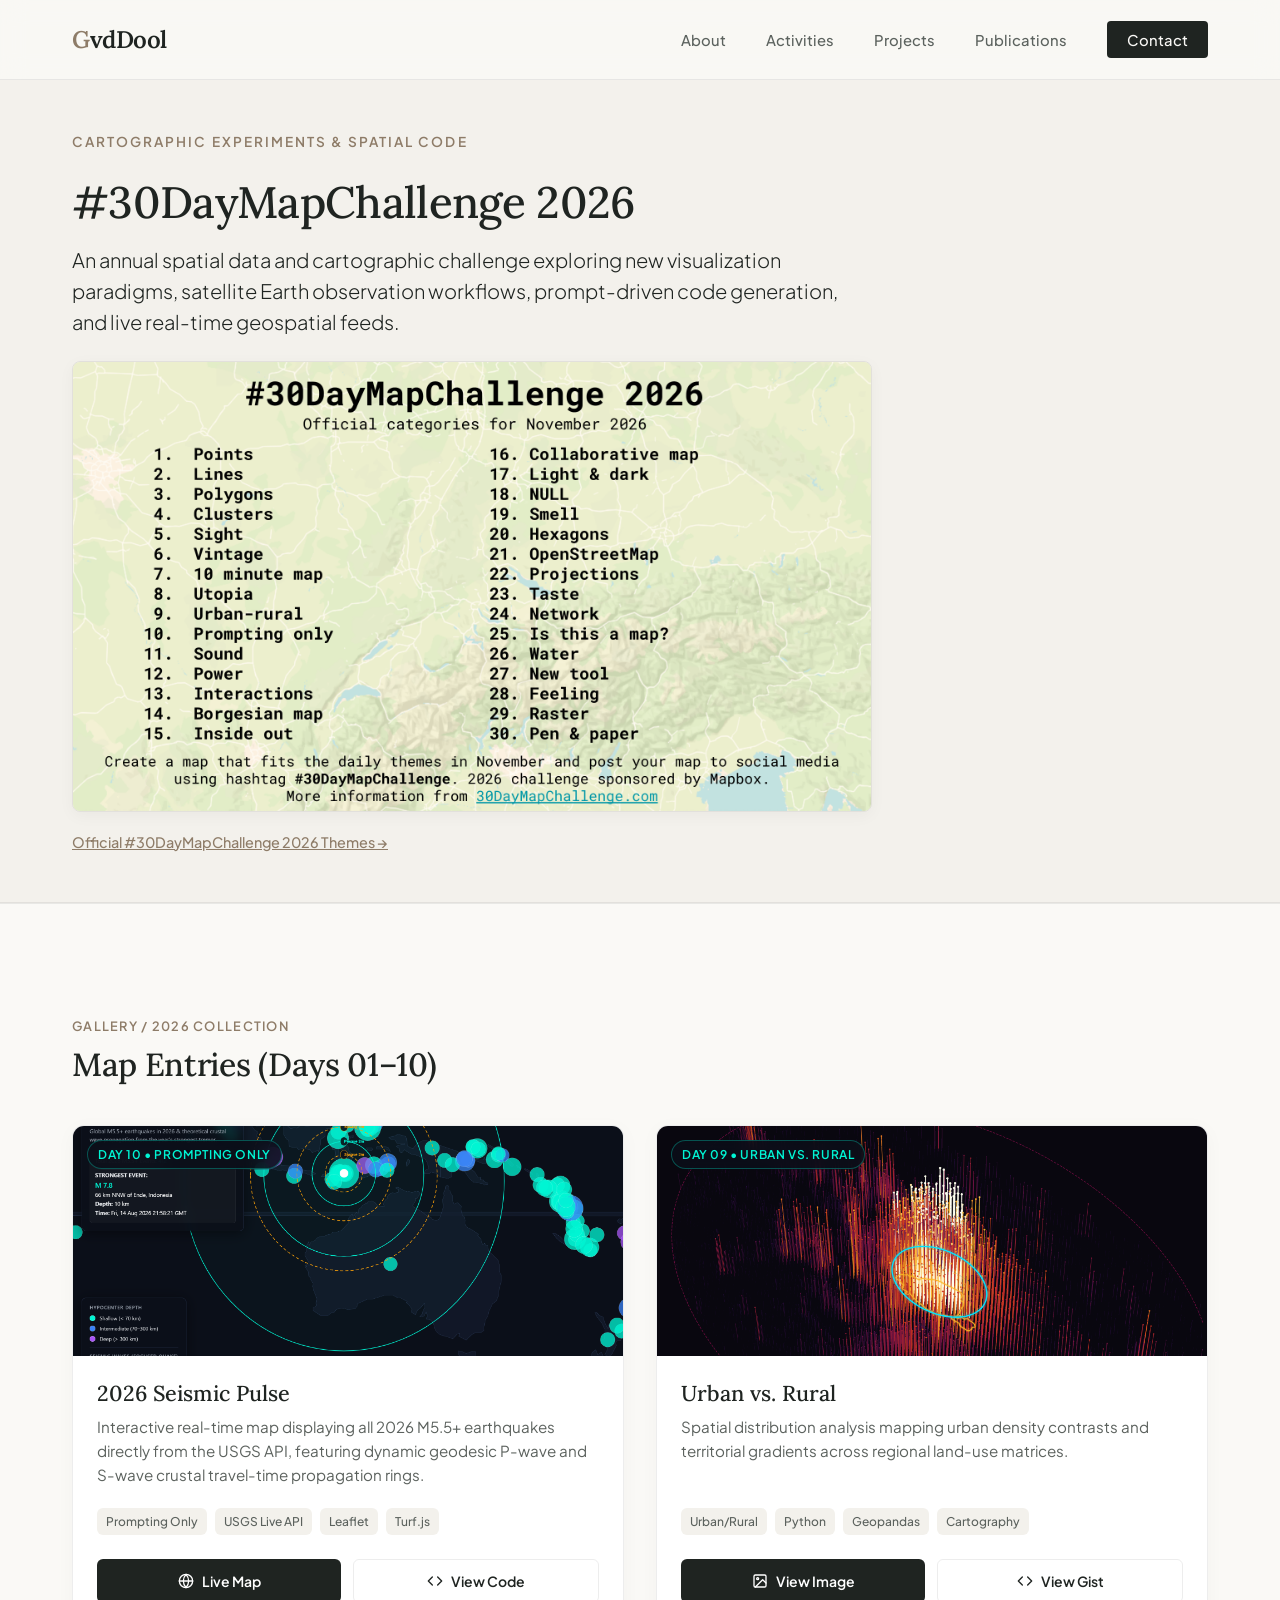
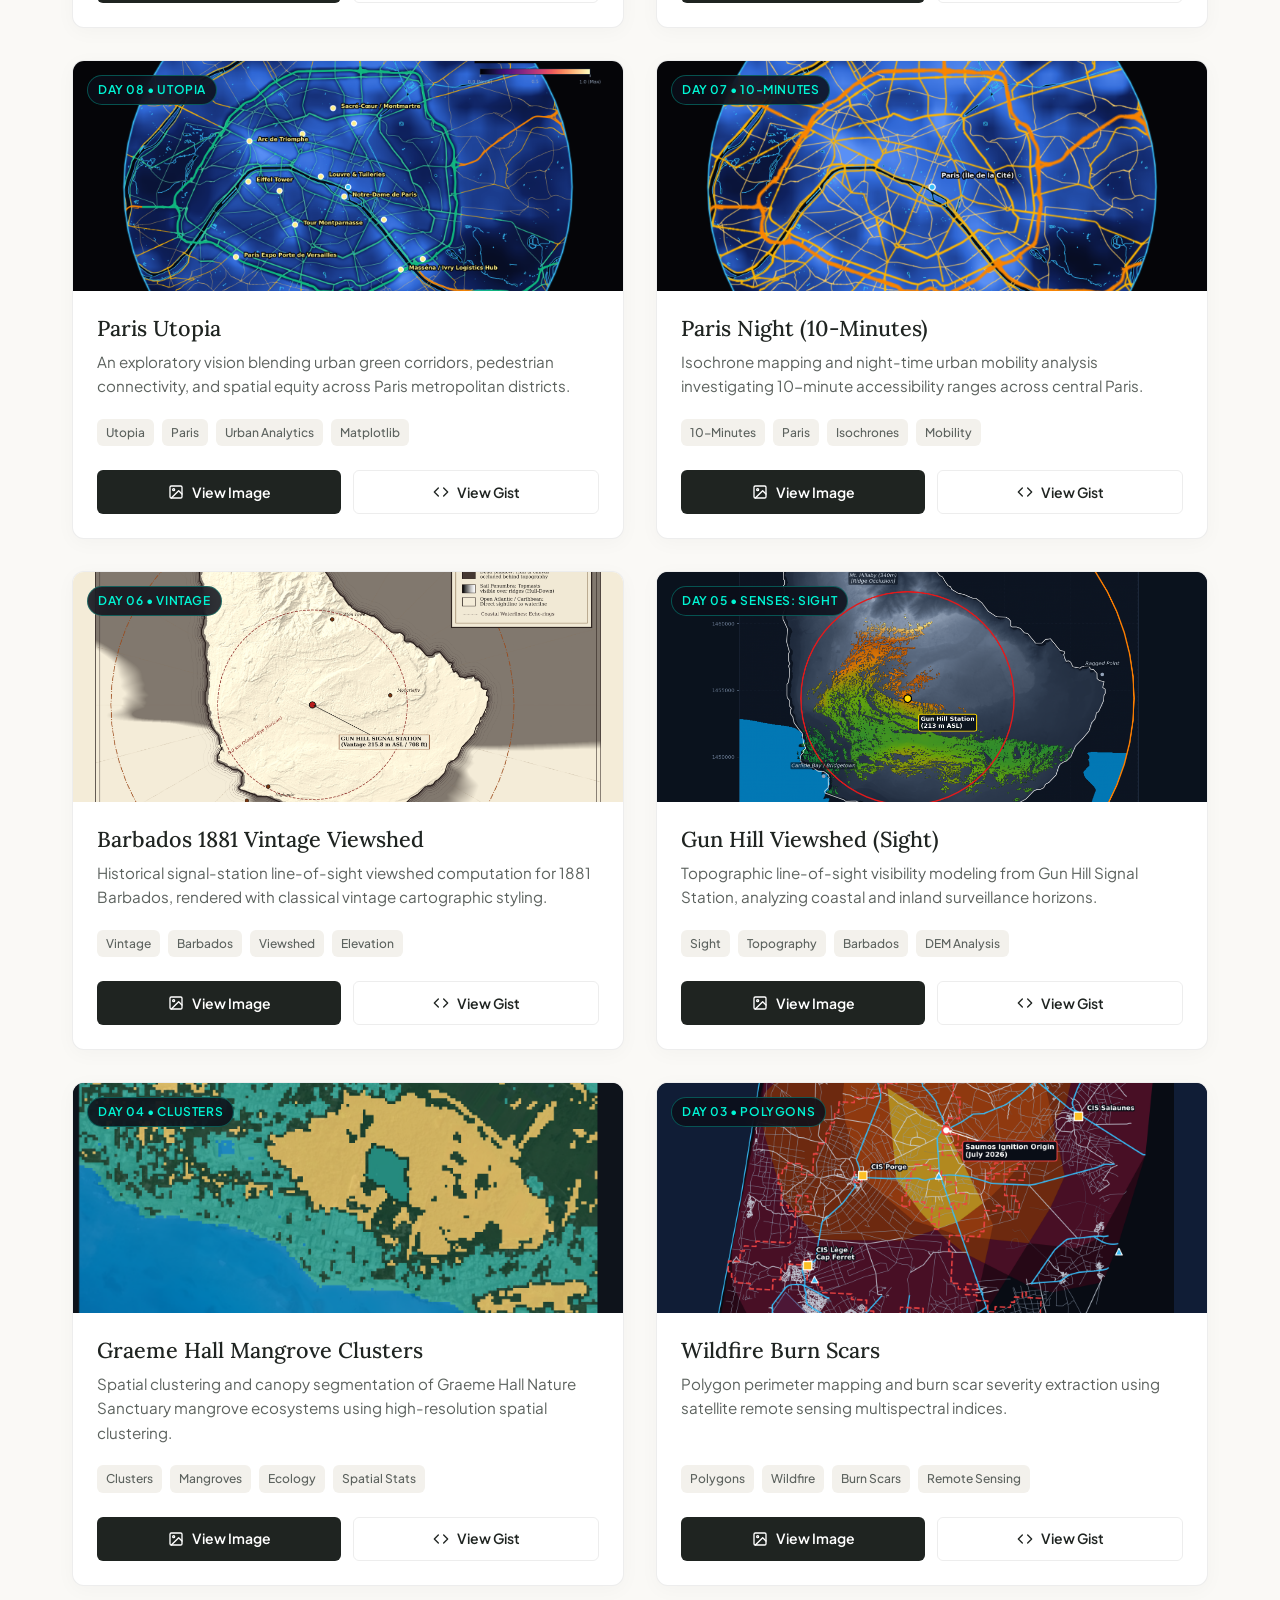
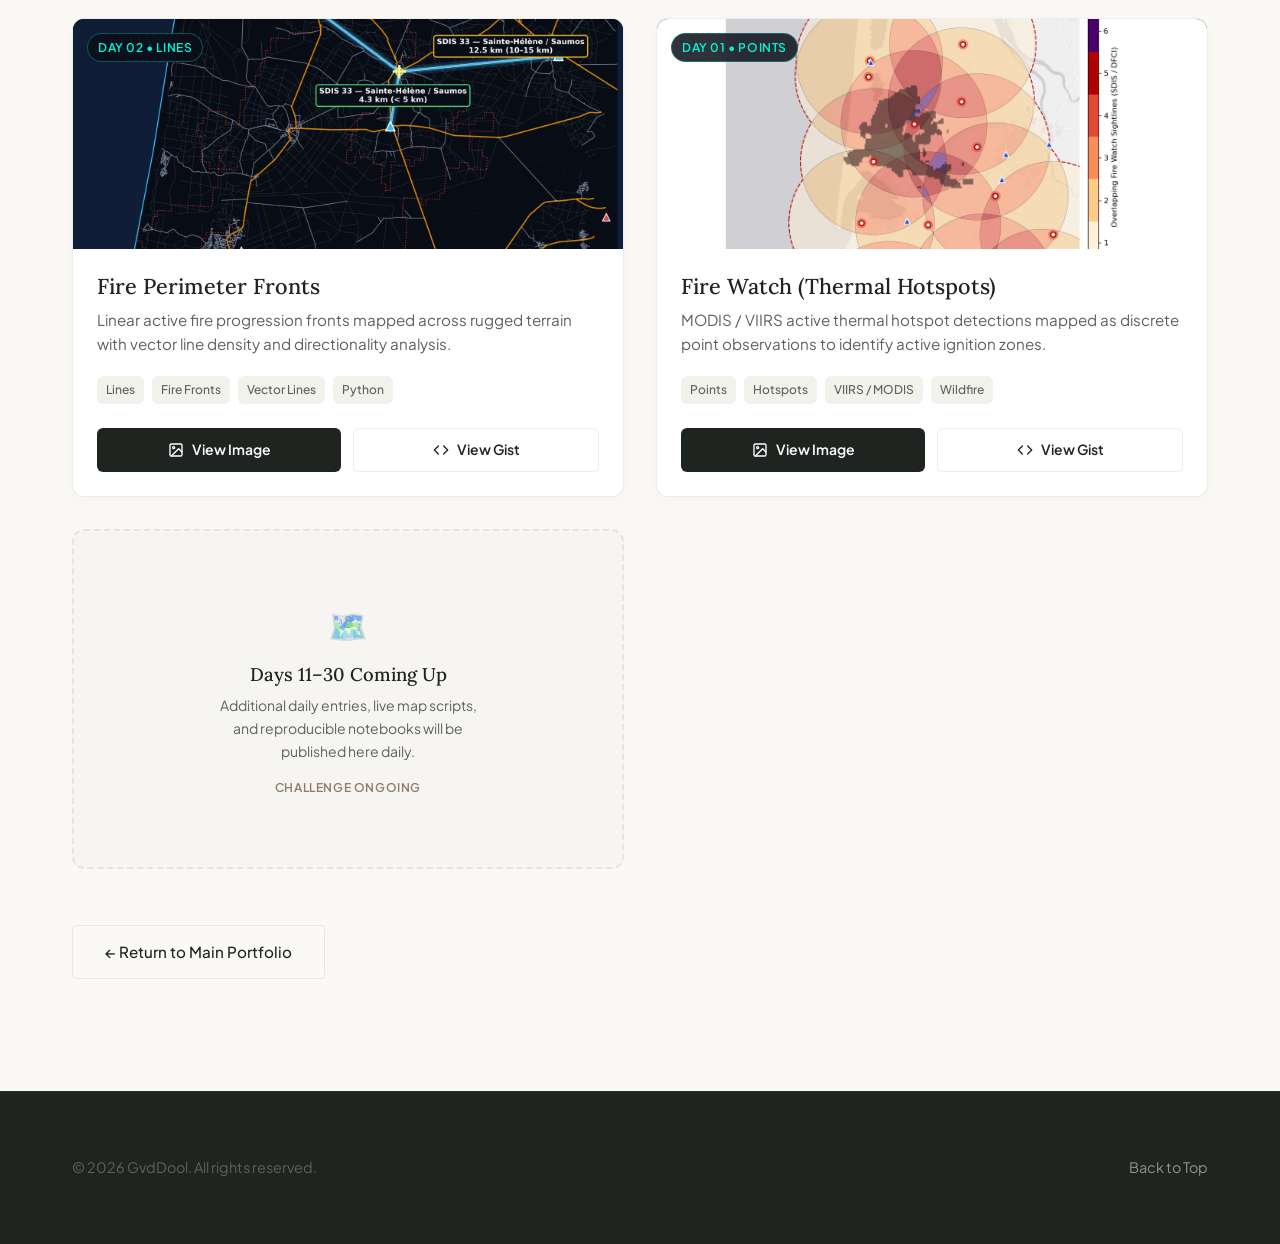
==== commit 543b8a36: "page update" ====
--- a/projects/30dayMapChallenge-2026/index.html
+++ b/projects/30dayMapChallenge-2026/index.html
@@ -219,6 +219,12 @@
                 <span class="hero-tagline">Cartographic Experiments & Spatial Code</span>
                 <h1 class="hero-title" style="font-size: 2.75rem; margin-bottom: 1rem;">#30DayMapChallenge 2026</h1>
                 <p class="lead-text" style="max-width: 780px;">An annual spatial data and cartographic challenge exploring new visualization paradigms, satellite Earth observation workflows, prompt-driven code generation, and live real-time geospatial feeds.</p>
+                <div style="margin-top: 1.5rem; max-width: 800px;">
+                    <img src="30dmc_2026.png" alt="Official #30DayMapChallenge 2026 Themes" style="max-width: 100%; height: auto; border-radius: 8px; border: 1px solid var(--color-border); box-shadow: 0 4px 16px rgba(0,0,0,0.04);">
+                    <p style="margin-top: 0.75rem; font-size: 0.9rem;">
+                        <a href="https://30daymapchallenge.com/#2026-themes" target="_blank" rel="noopener noreferrer" style="color: var(--color-accent); text-decoration: underline; font-weight: 500;">Official #30DayMapChallenge 2026 Themes &rarr;</a>
+                    </p>
+                </div>
             </div>
         </section>
 
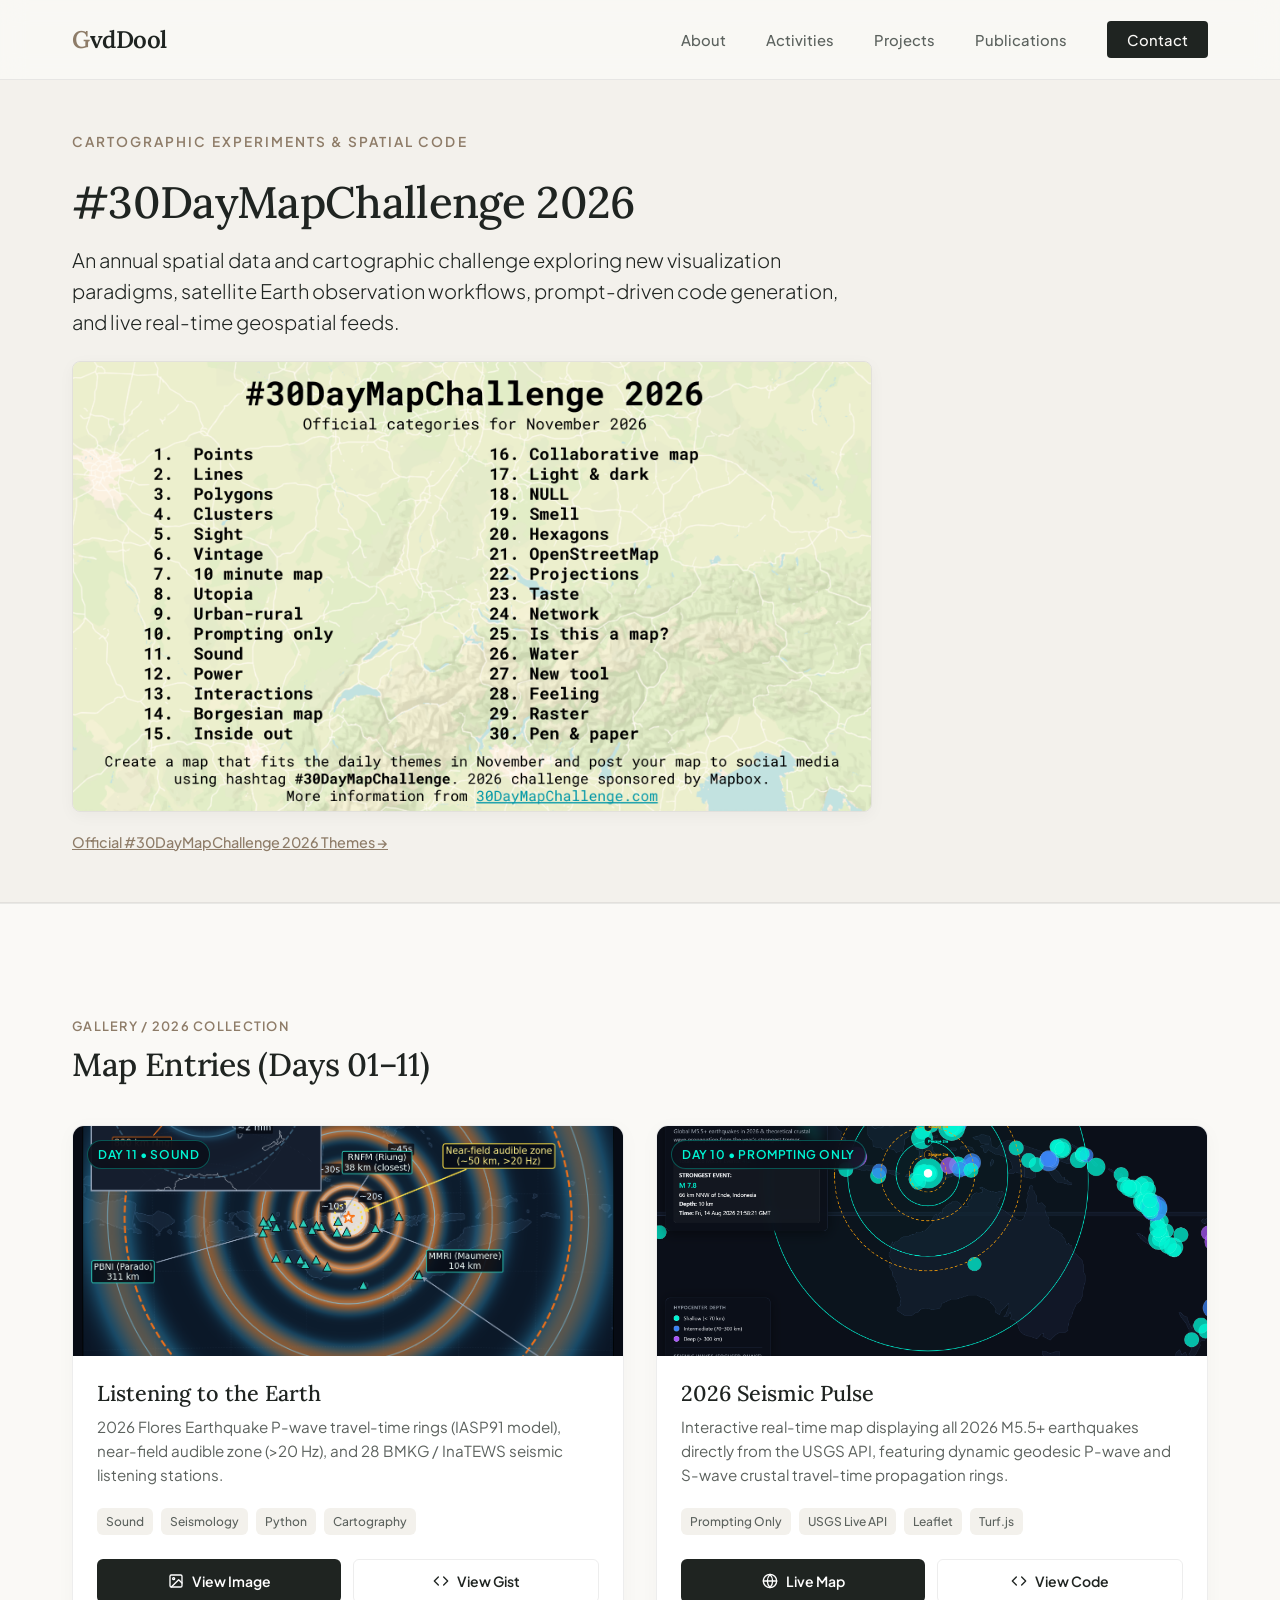
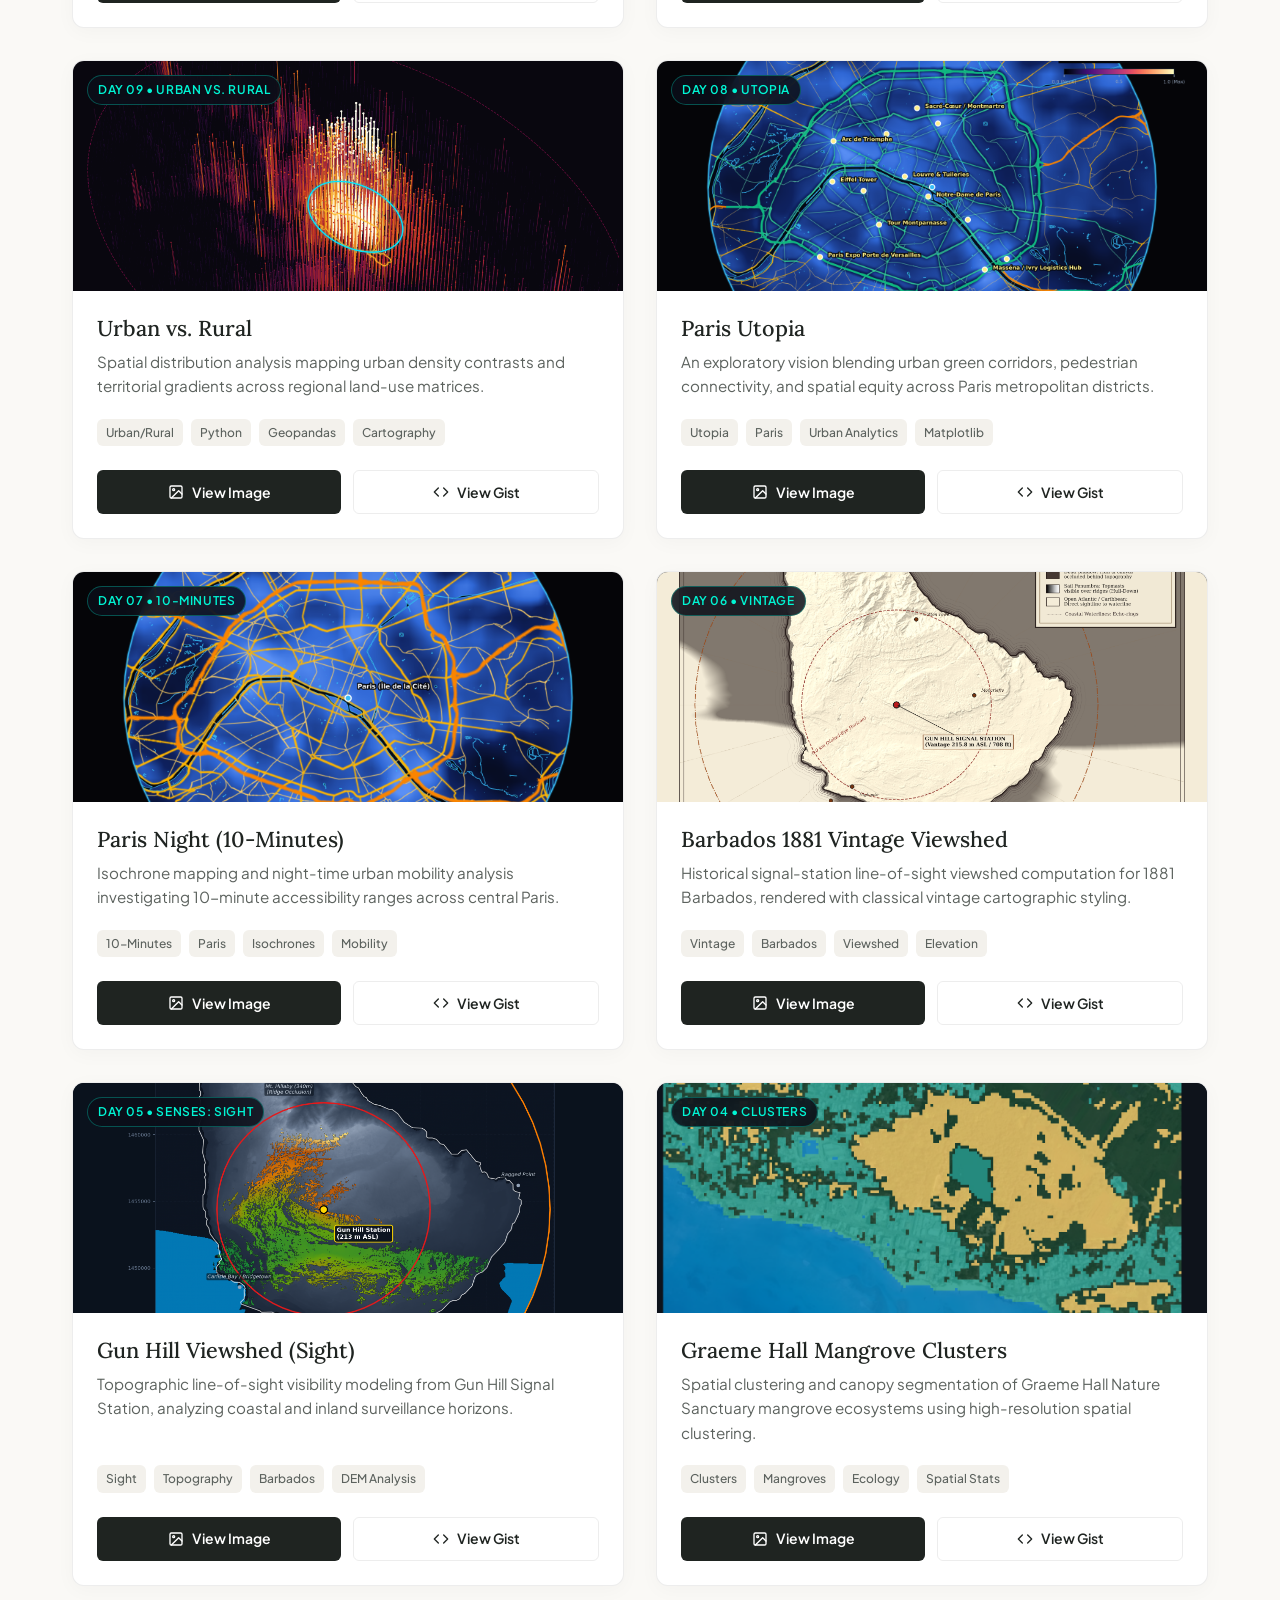
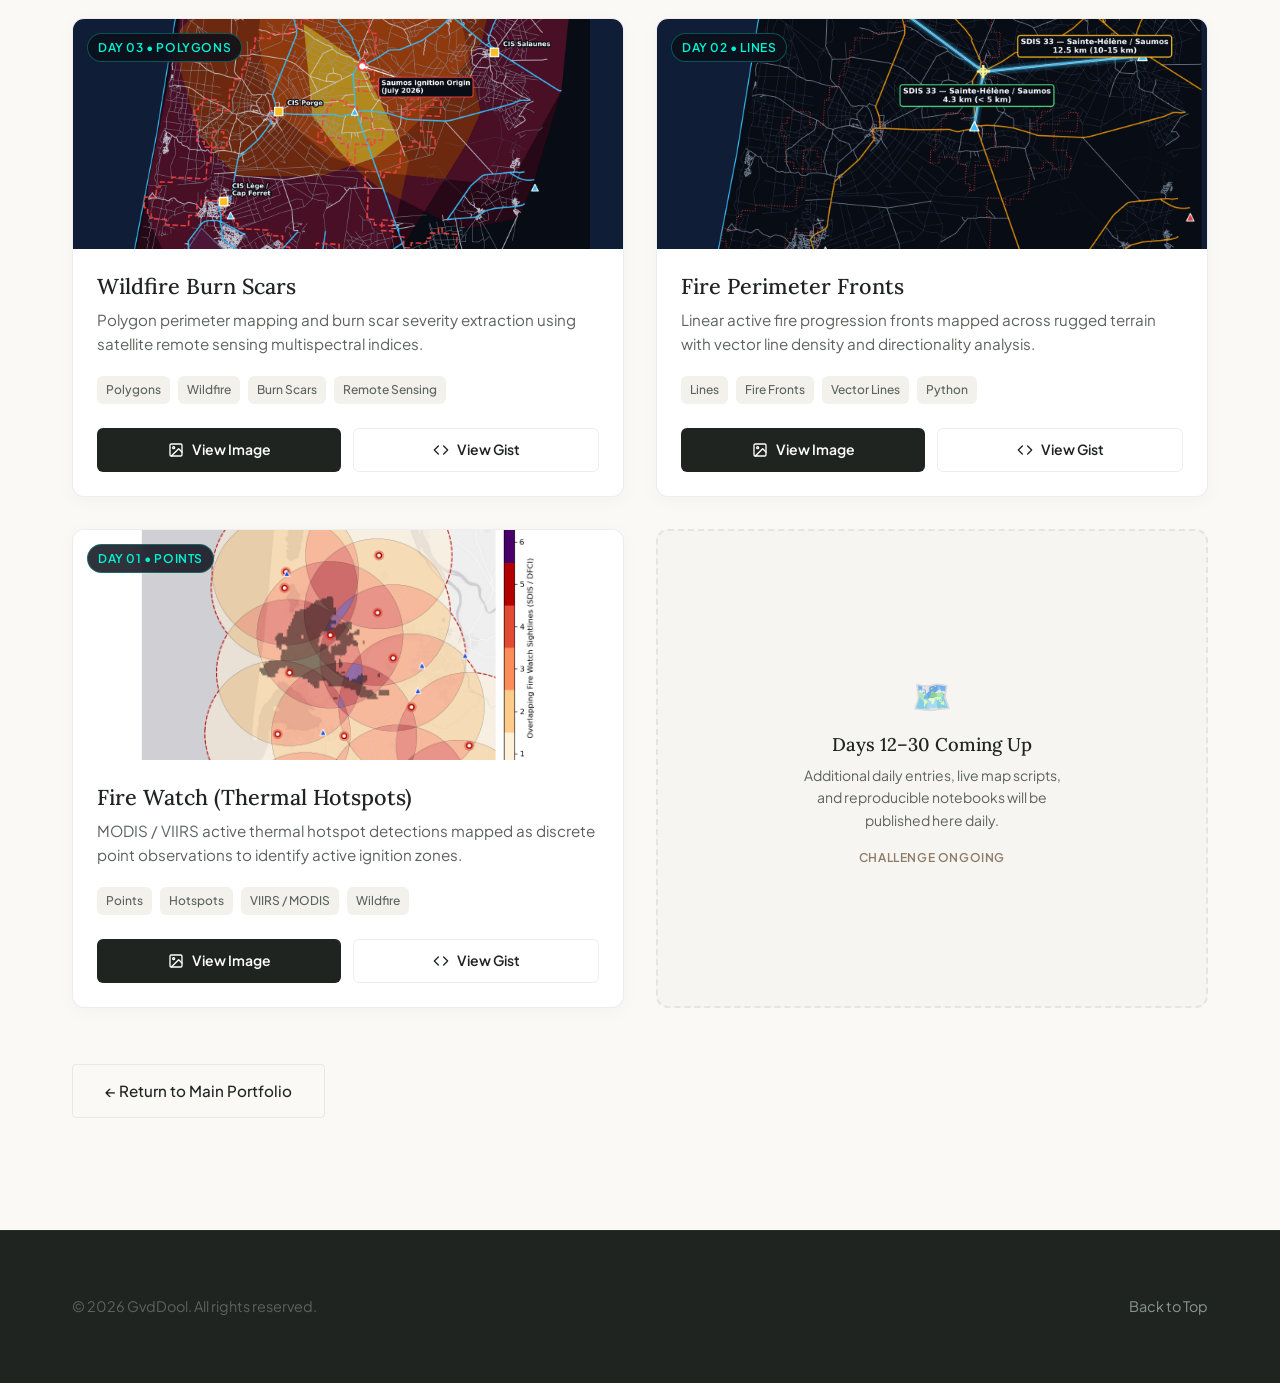
==== commit 71465598: "Day 11 update" ====
--- a/projects/30dayMapChallenge-2026/index.html
+++ b/projects/30dayMapChallenge-2026/index.html
@@ -233,10 +233,38 @@
             <div class="section-container">
                 <div class="section-header" style="margin-bottom: 1rem;">
                     <span class="section-label">Gallery / 2026 Collection</span>
-                    <h2 class="section-title">Map Entries (Days 01–10)</h2>
+                    <h2 class="section-title">Map Entries (Days 01–11)</h2>
                 </div>
 
                 <div class="gallery-grid">
+
+                    <!-- Day 11 Card -->
+                    <article class="gallery-card">
+                        <div class="card-image-wrap">
+                            <img src="day-11/Day11_listening_to_the_earth.png" alt="Day 11: Listening to the Earth" loading="lazy">
+                            <span class="card-badge">Day 11 &bull; Sound</span>
+                        </div>
+                        <div class="card-body">
+                            <h3 class="card-title">Listening to the Earth</h3>
+                            <p class="card-desc">2026 Flores Earthquake P-wave travel-time rings (IASP91 model), near-field audible zone (>20 Hz), and 28 BMKG / InaTEWS seismic listening stations.</p>
+                            <div class="card-tags">
+                                <span class="card-tag">Sound</span>
+                                <span class="card-tag">Seismology</span>
+                                <span class="card-tag">Python</span>
+                                <span class="card-tag">Cartography</span>
+                            </div>
+                            <div class="card-actions">
+                                <a href="day-11/Day11_listening_to_the_earth.png" target="_blank" class="btn-live">
+                                    <svg xmlns="http://www.w3.org/2000/svg" width="16" height="16" viewBox="0 0 24 24" fill="none" stroke="currentColor" stroke-width="2" stroke-linecap="round" stroke-linejoin="round"><rect x="3" y="3" width="18" height="18" rx="2" ry="2"/><circle cx="8.5" cy="8.5" r="1.5"/><polyline points="21 15 16 10 5 21"/></svg>
+                                    View Image
+                                </a>
+                                <a href="https://gist.github.com/GvdDool/8553fc578dc37a53870cae811961e788" target="_blank" rel="noopener noreferrer" class="btn-code">
+                                    <svg xmlns="http://www.w3.org/2000/svg" width="16" height="16" viewBox="0 0 24 24" fill="none" stroke="currentColor" stroke-width="2" stroke-linecap="round" stroke-linejoin="round"><polyline points="16 18 22 12 16 6"/><polyline points="8 6 2 12 8 18"/></svg>
+                                    View Gist
+                                </a>
+                            </div>
+                        </div>
+                    </article>
 
                     <!-- Day 10 Card -->
                     <article class="gallery-card">
@@ -521,7 +549,7 @@
                     <!-- Upcoming Days Placeholder Card -->
                     <div class="placeholder-card">
                         <div class="placeholder-icon">🗺️</div>
-                        <h4 style="font-size: 1.15rem; margin-bottom: 0.5rem; color: var(--color-text-primary);">Days 11–30 Coming Up</h4>
+                        <h4 style="font-size: 1.15rem; margin-bottom: 0.5rem; color: var(--color-text-primary);">Days 12–30 Coming Up</h4>
                         <p style="font-size: 0.875rem; max-width: 260px; margin-bottom: 1rem;">Additional daily entries, live map scripts, and reproducible notebooks will be published here daily.</p>
                         <span style="font-size: 0.75rem; font-weight: 600; letter-spacing: 0.05em; text-transform: uppercase; color: var(--color-accent);">Challenge Ongoing</span>
                     </div>
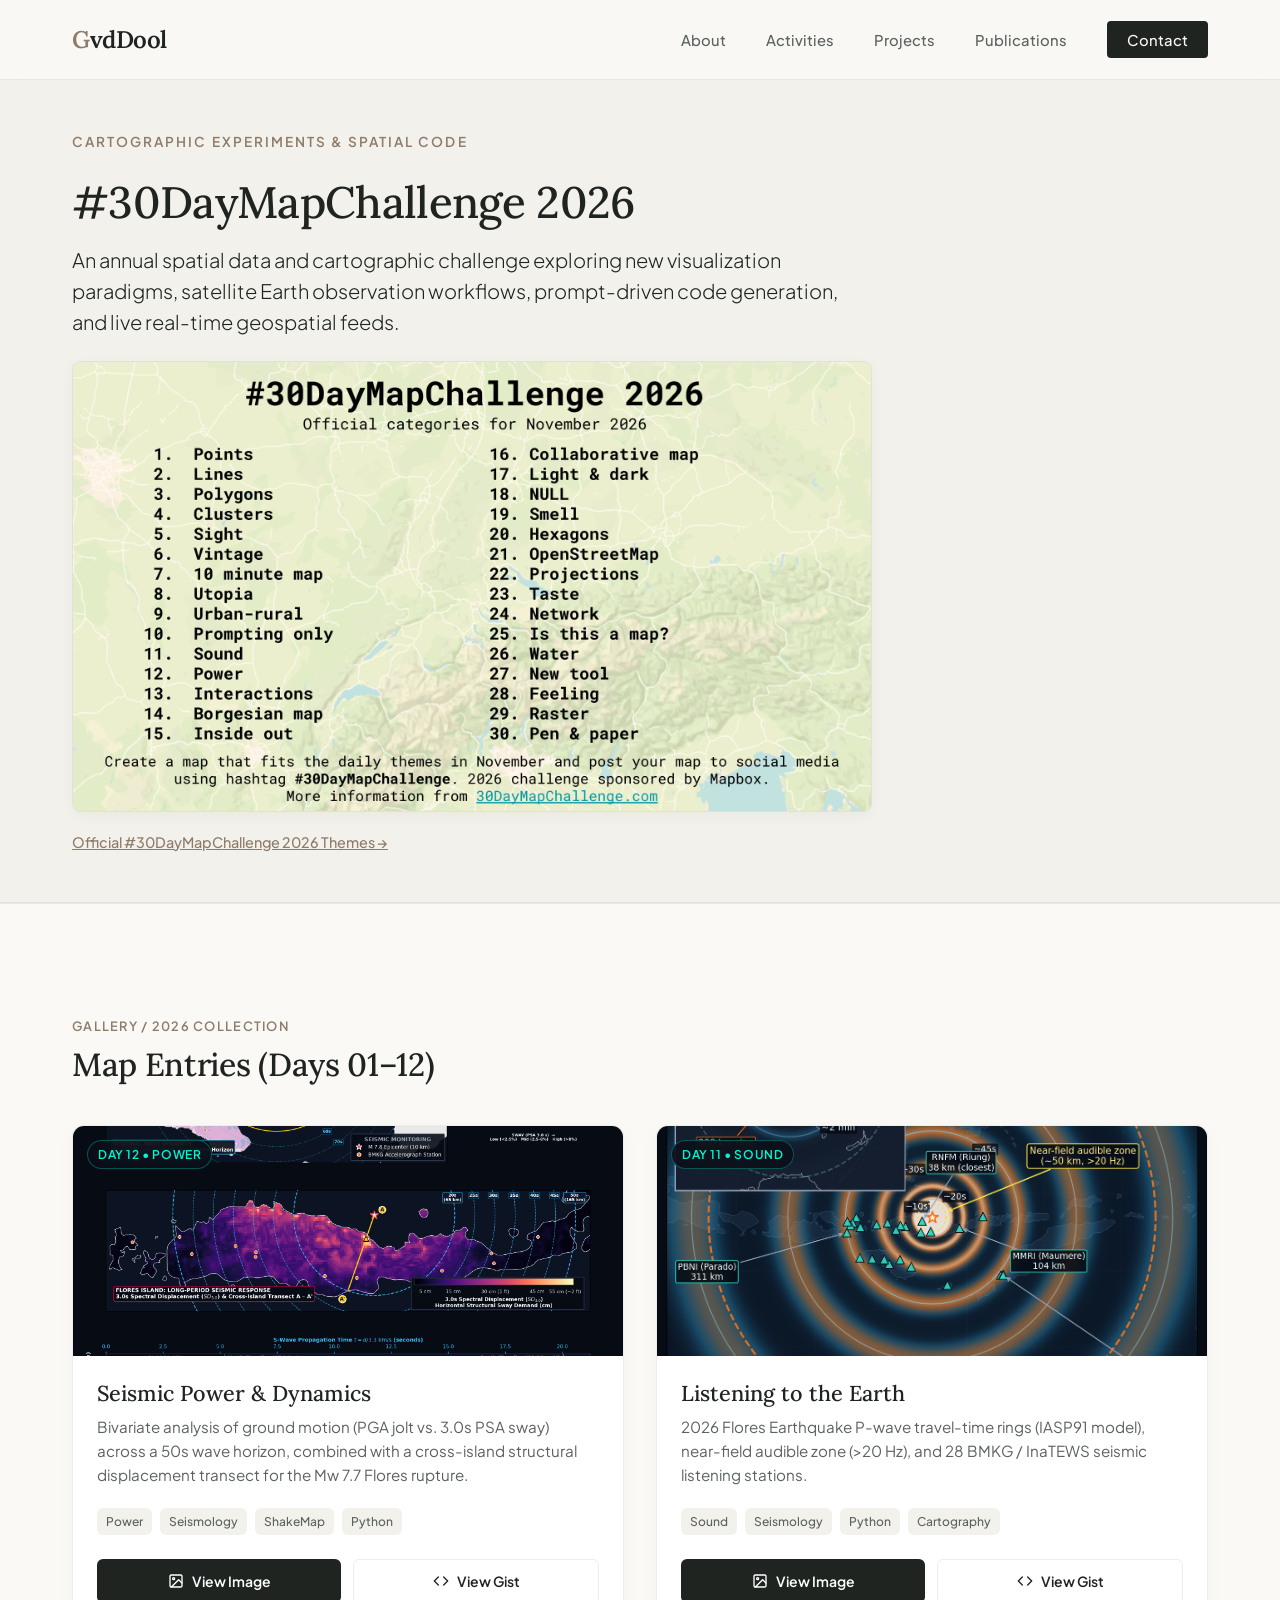
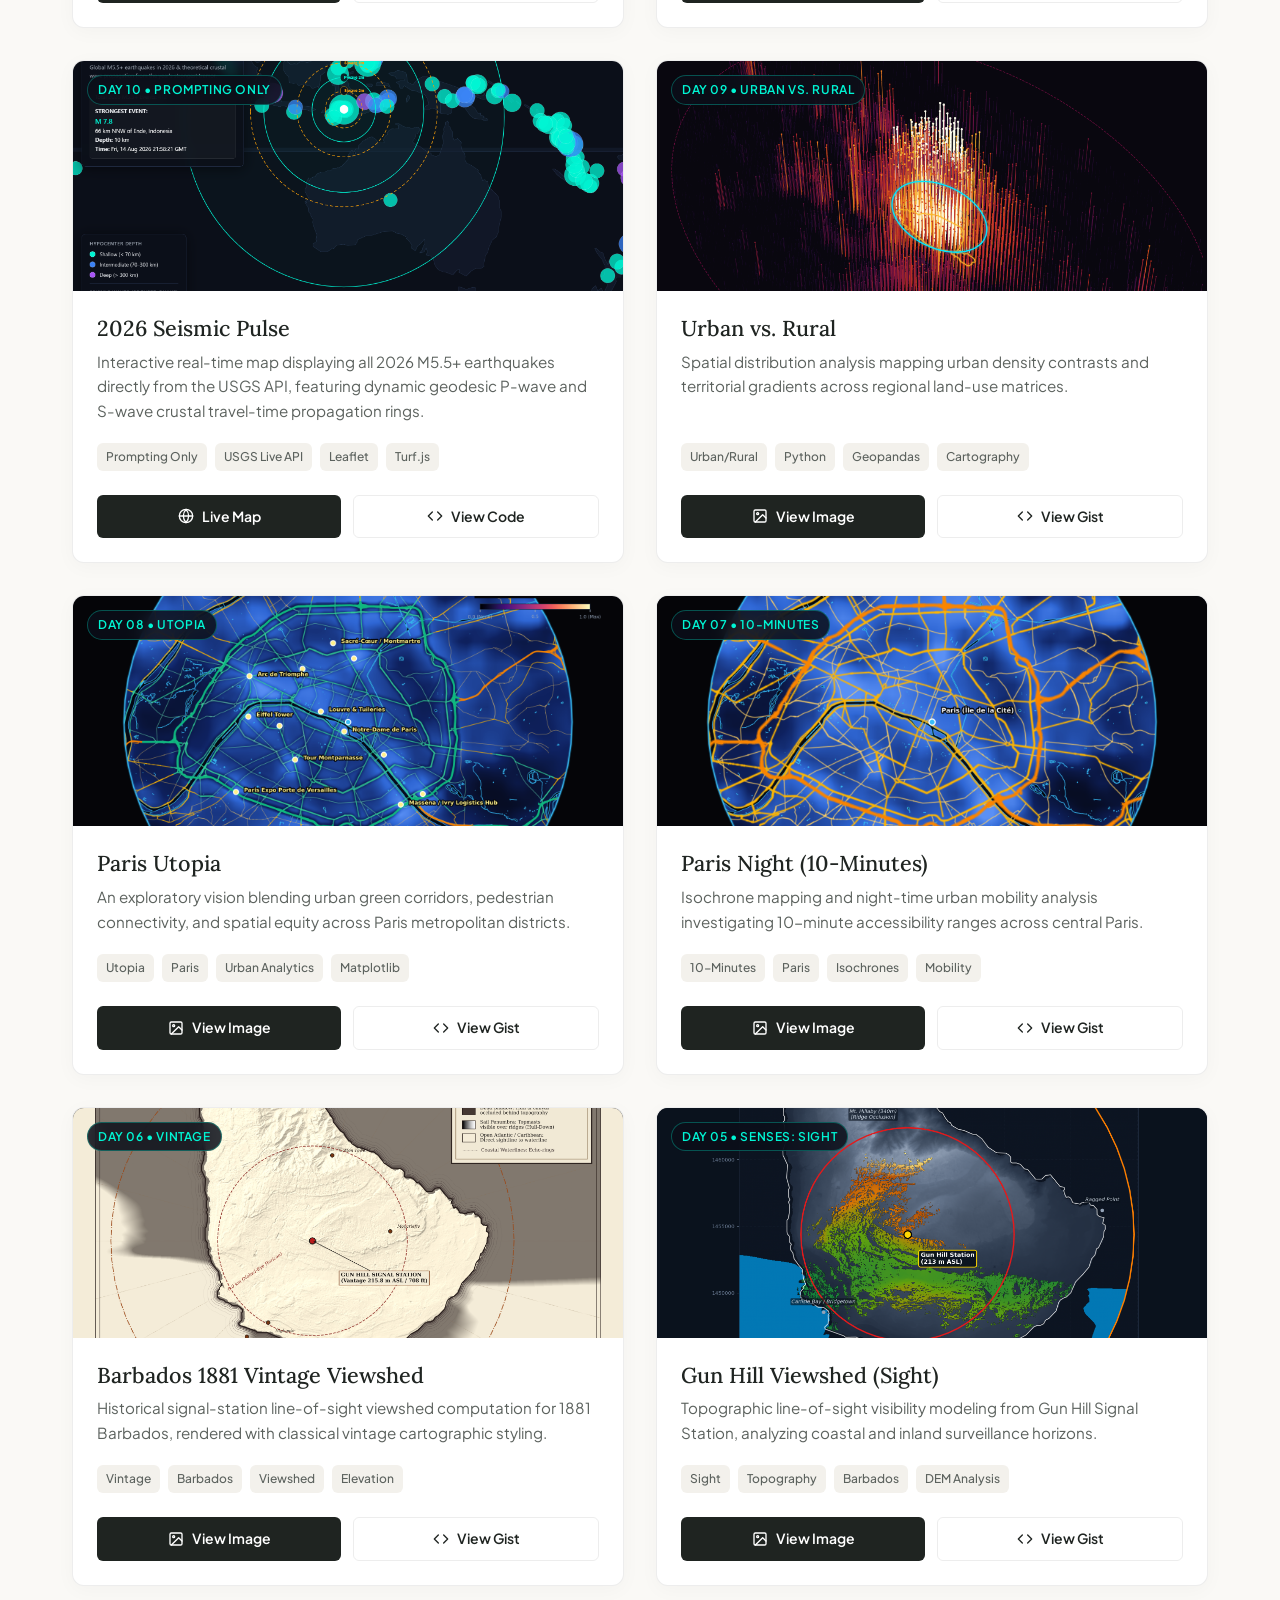
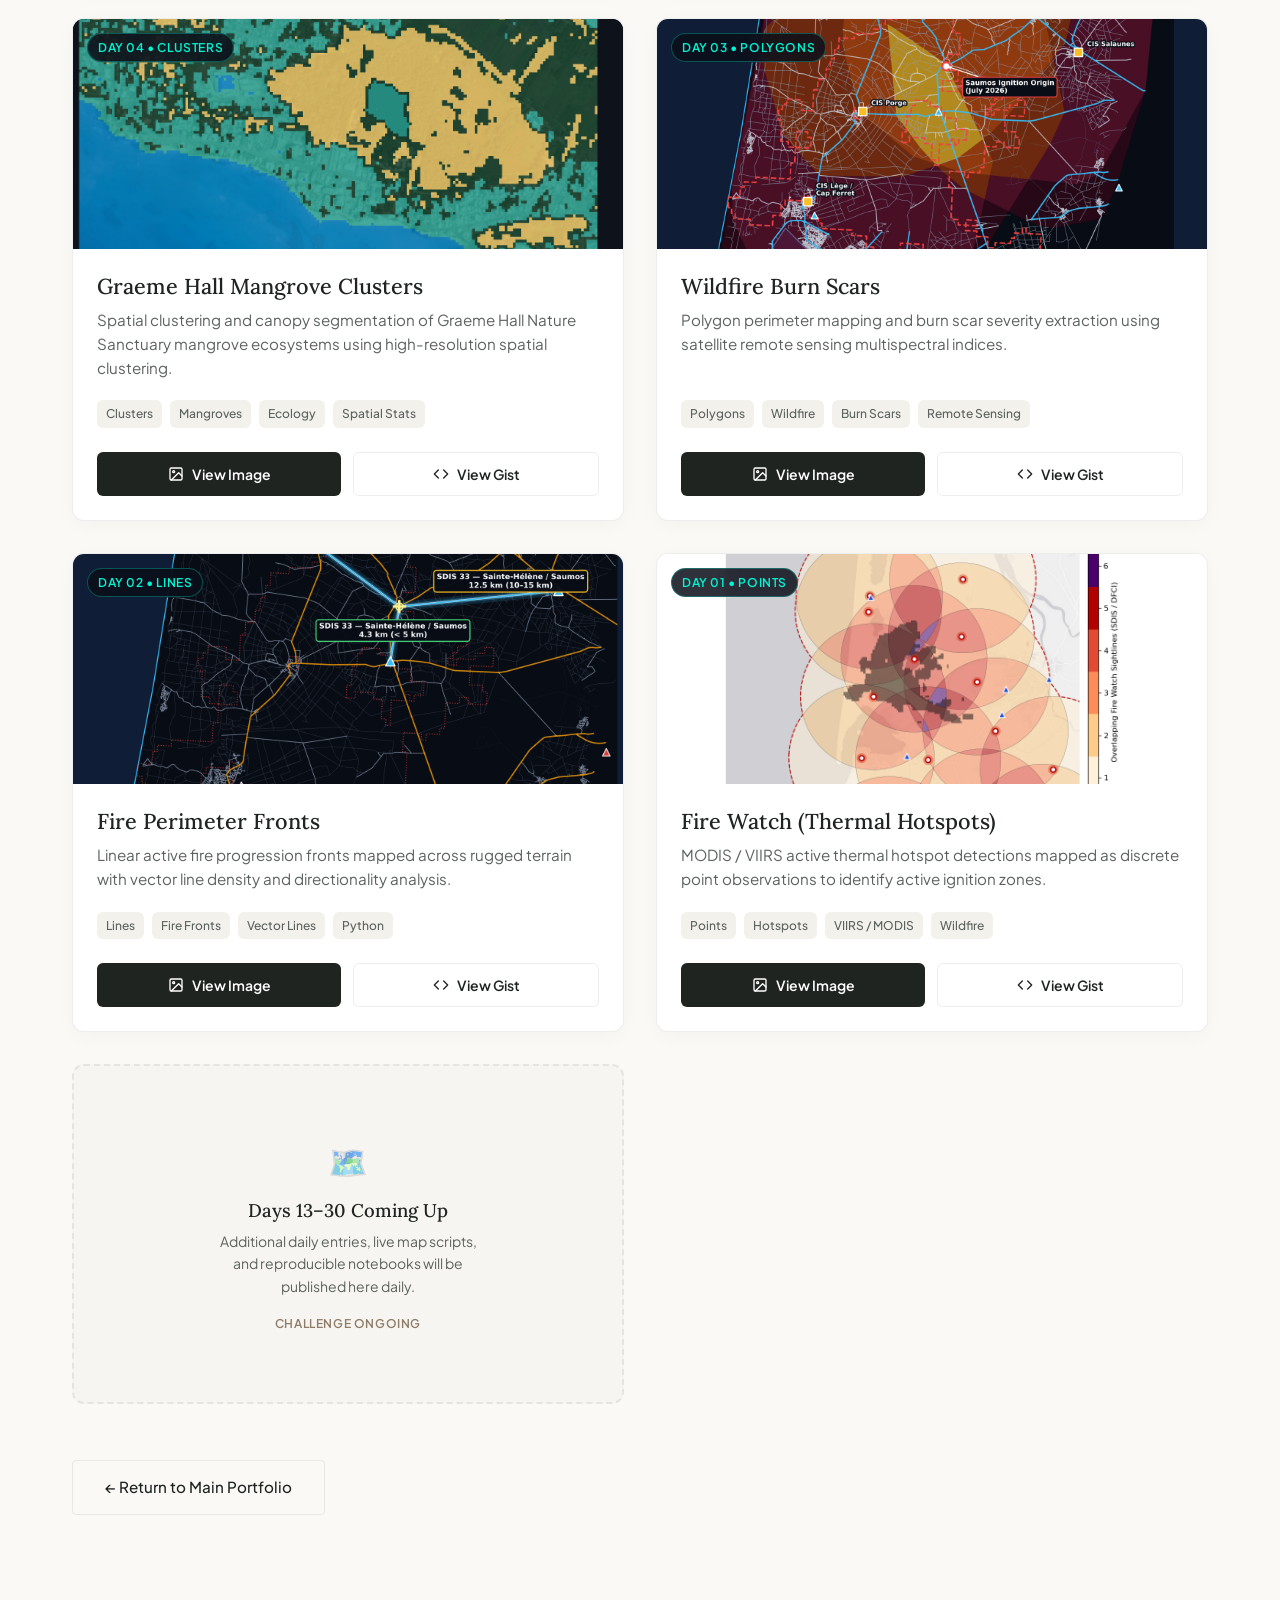
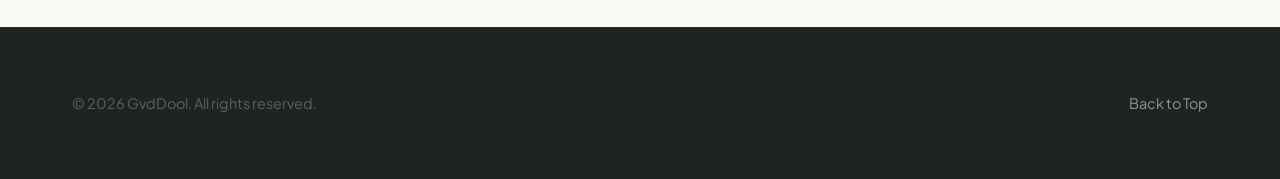
==== commit dc6cd6c6: "Day 12 update" ====
--- a/projects/30dayMapChallenge-2026/index.html
+++ b/projects/30dayMapChallenge-2026/index.html
@@ -233,10 +233,38 @@
             <div class="section-container">
                 <div class="section-header" style="margin-bottom: 1rem;">
                     <span class="section-label">Gallery / 2026 Collection</span>
-                    <h2 class="section-title">Map Entries (Days 01–11)</h2>
+                    <h2 class="section-title">Map Entries (Days 01–12)</h2>
                 </div>
 
                 <div class="gallery-grid">
+
+                    <!-- Day 12 Card -->
+                    <article class="gallery-card">
+                        <div class="card-image-wrap">
+                            <img src="day-12/Day12_flores_seismic_power_and_dynamics.png" alt="Day 12: Seismic Power & Dynamics" loading="lazy">
+                            <span class="card-badge">Day 12 &bull; Power</span>
+                        </div>
+                        <div class="card-body">
+                            <h3 class="card-title">Seismic Power & Dynamics</h3>
+                            <p class="card-desc">Bivariate analysis of ground motion (PGA jolt vs. 3.0s PSA sway) across a 50s wave horizon, combined with a cross-island structural displacement transect for the Mw 7.7 Flores rupture.</p>
+                            <div class="card-tags">
+                                <span class="card-tag">Power</span>
+                                <span class="card-tag">Seismology</span>
+                                <span class="card-tag">ShakeMap</span>
+                                <span class="card-tag">Python</span>
+                            </div>
+                            <div class="card-actions">
+                                <a href="day-12/Day12_flores_seismic_power_and_dynamics.png" target="_blank" class="btn-live">
+                                    <svg xmlns="http://www.w3.org/2000/svg" width="16" height="16" viewBox="0 0 24 24" fill="none" stroke="currentColor" stroke-width="2" stroke-linecap="round" stroke-linejoin="round"><rect x="3" y="3" width="18" height="18" rx="2" ry="2"/><circle cx="8.5" cy="8.5" r="1.5"/><polyline points="21 15 16 10 5 21"/></svg>
+                                    View Image
+                                </a>
+                                <a href="https://gist.github.com/GvdDool/0ef364e96a5bd47048c0da4dca79eff1" target="_blank" rel="noopener noreferrer" class="btn-code">
+                                    <svg xmlns="http://www.w3.org/2000/svg" width="16" height="16" viewBox="0 0 24 24" fill="none" stroke="currentColor" stroke-width="2" stroke-linecap="round" stroke-linejoin="round"><polyline points="16 18 22 12 16 6"/><polyline points="8 6 2 12 8 18"/></svg>
+                                    View Gist
+                                </a>
+                            </div>
+                        </div>
+                    </article>
 
                     <!-- Day 11 Card -->
                     <article class="gallery-card">
@@ -549,7 +577,7 @@
                     <!-- Upcoming Days Placeholder Card -->
                     <div class="placeholder-card">
                         <div class="placeholder-icon">🗺️</div>
-                        <h4 style="font-size: 1.15rem; margin-bottom: 0.5rem; color: var(--color-text-primary);">Days 12–30 Coming Up</h4>
+                        <h4 style="font-size: 1.15rem; margin-bottom: 0.5rem; color: var(--color-text-primary);">Days 13–30 Coming Up</h4>
                         <p style="font-size: 0.875rem; max-width: 260px; margin-bottom: 1rem;">Additional daily entries, live map scripts, and reproducible notebooks will be published here daily.</p>
                         <span style="font-size: 0.75rem; font-weight: 600; letter-spacing: 0.05em; text-transform: uppercase; color: var(--color-accent);">Challenge Ongoing</span>
                     </div>
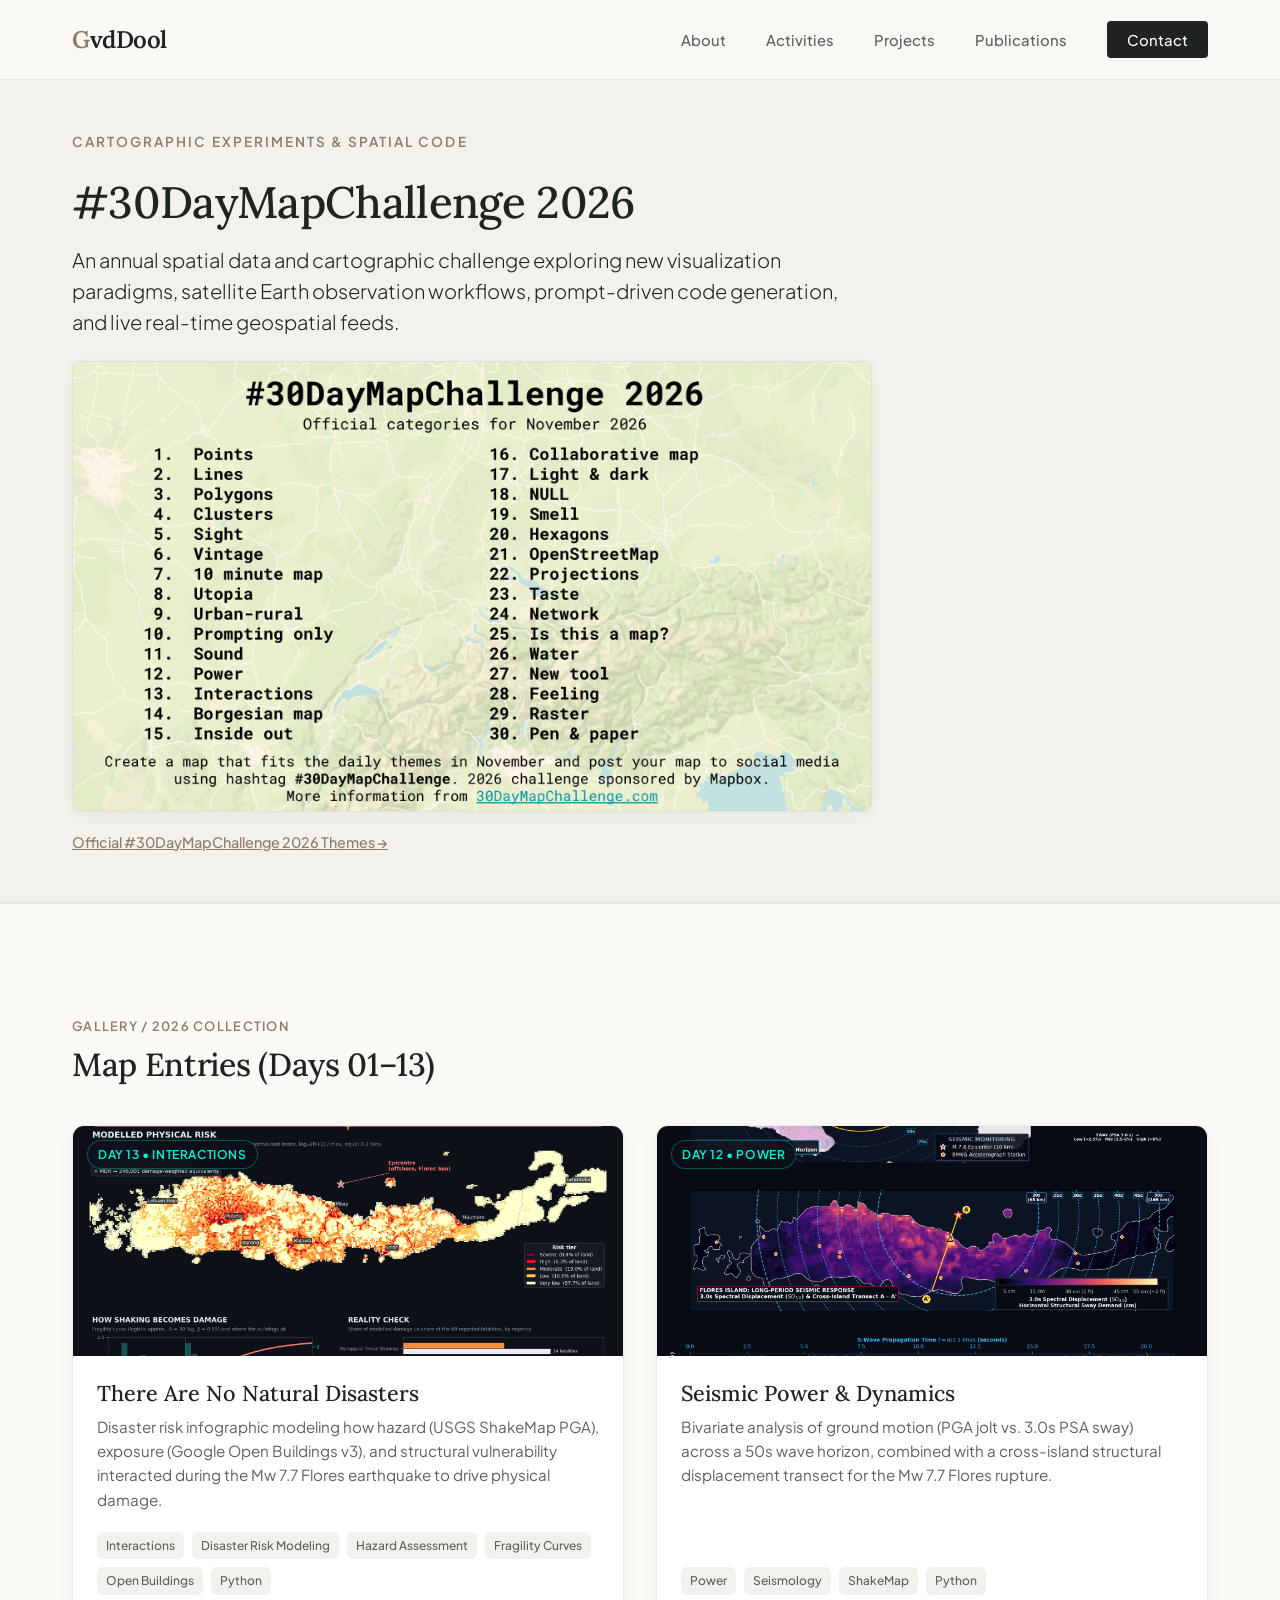
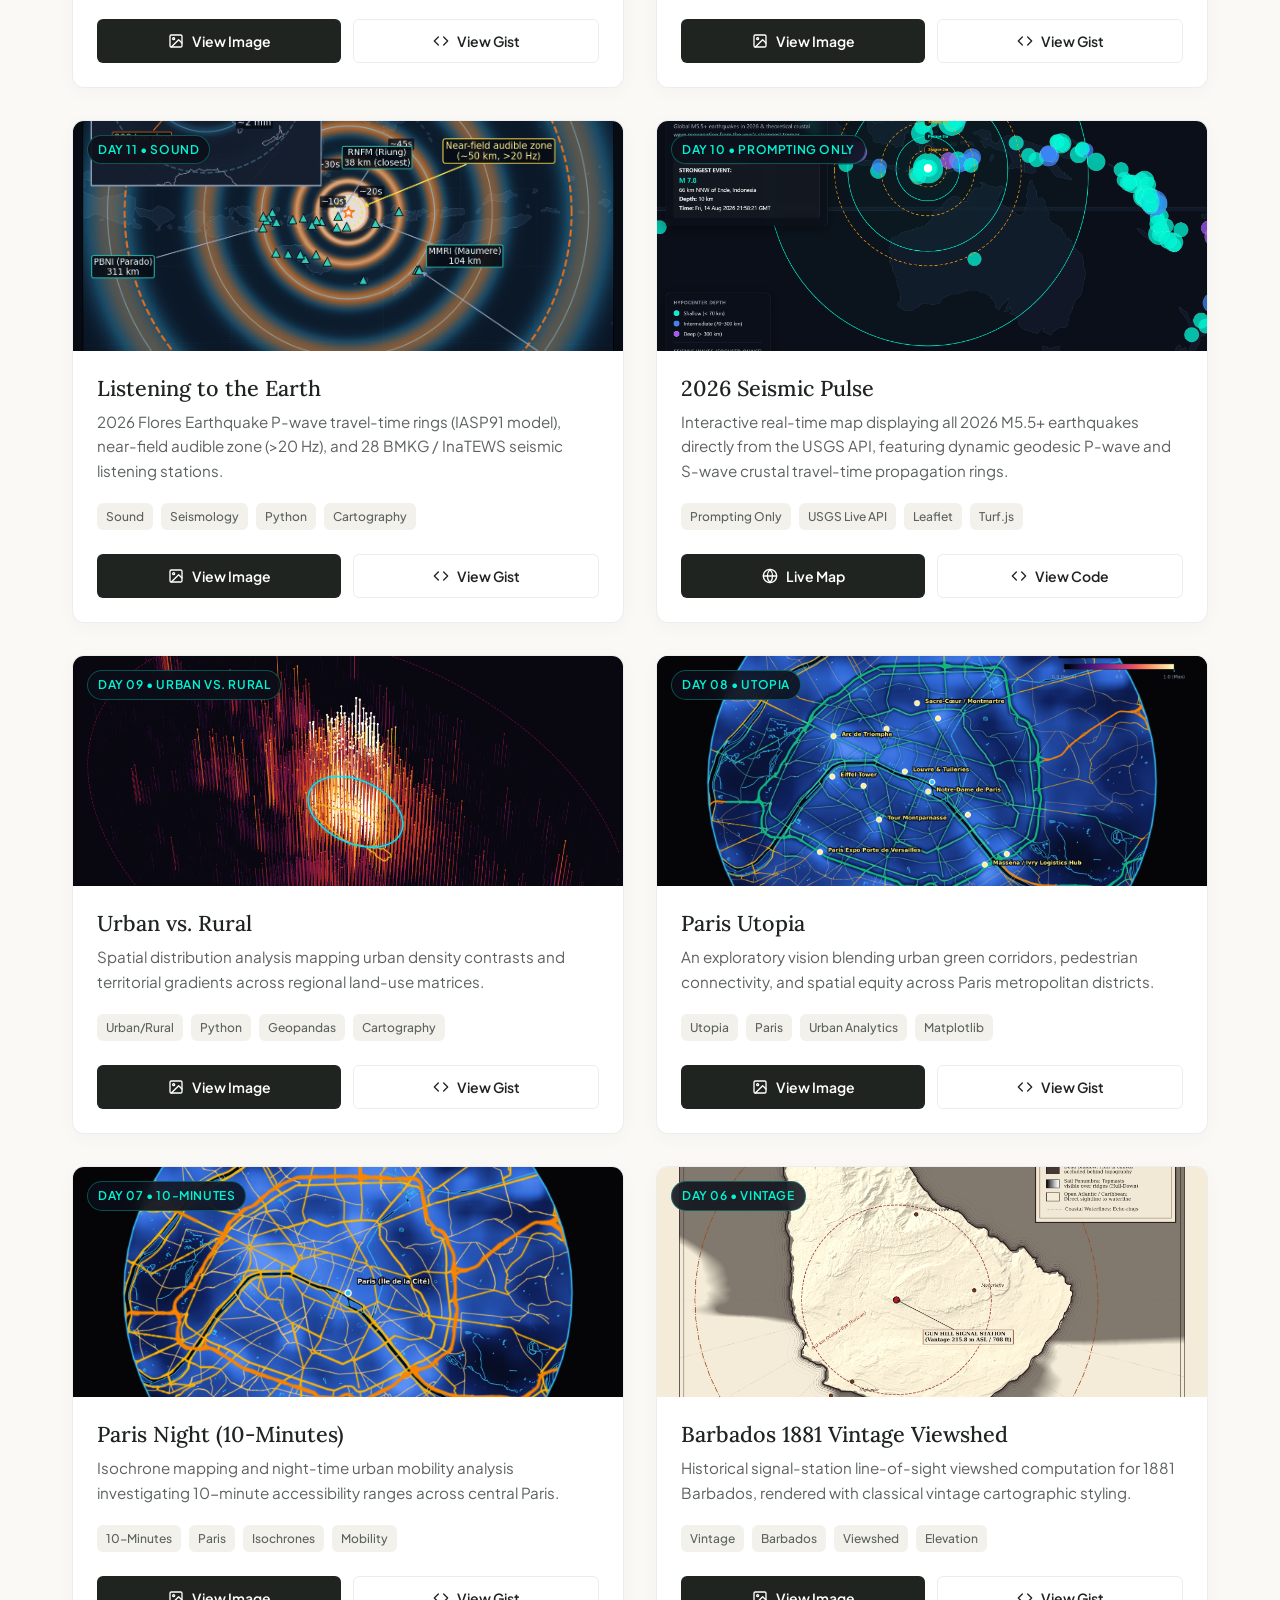
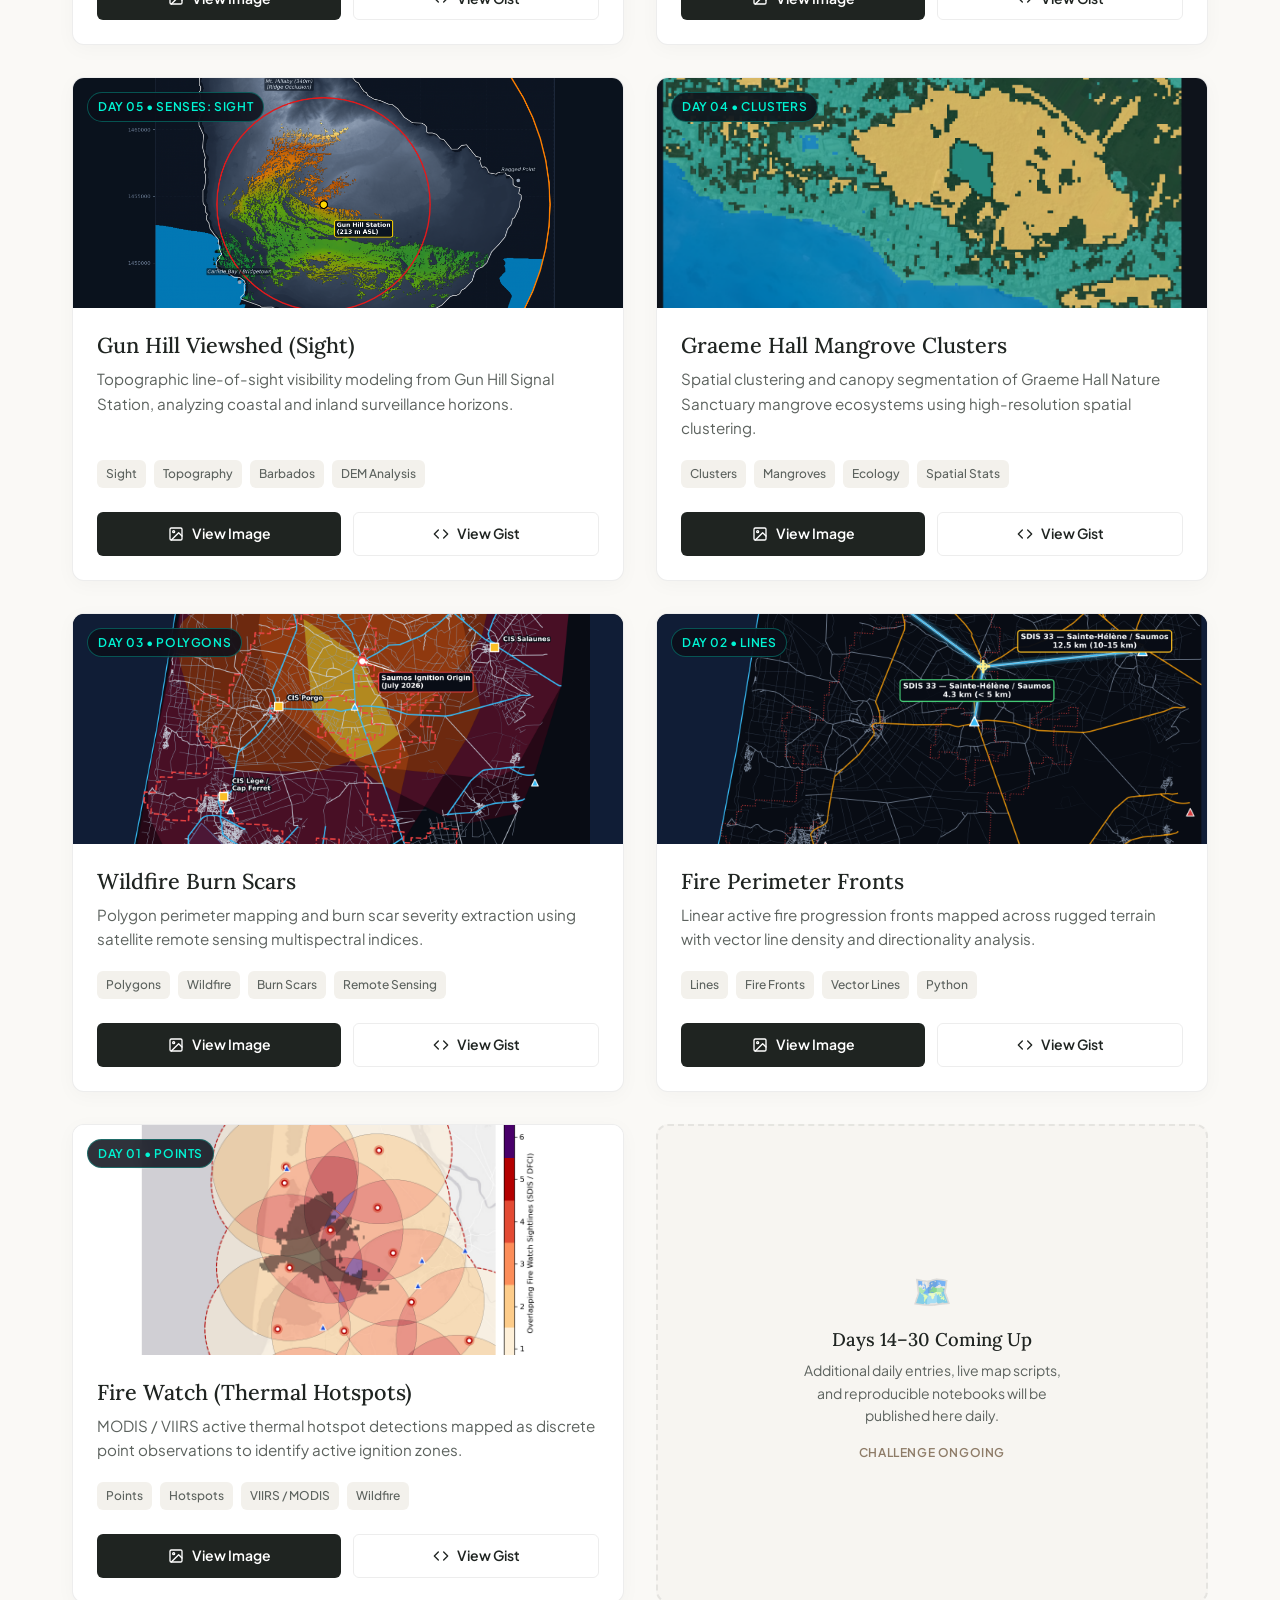
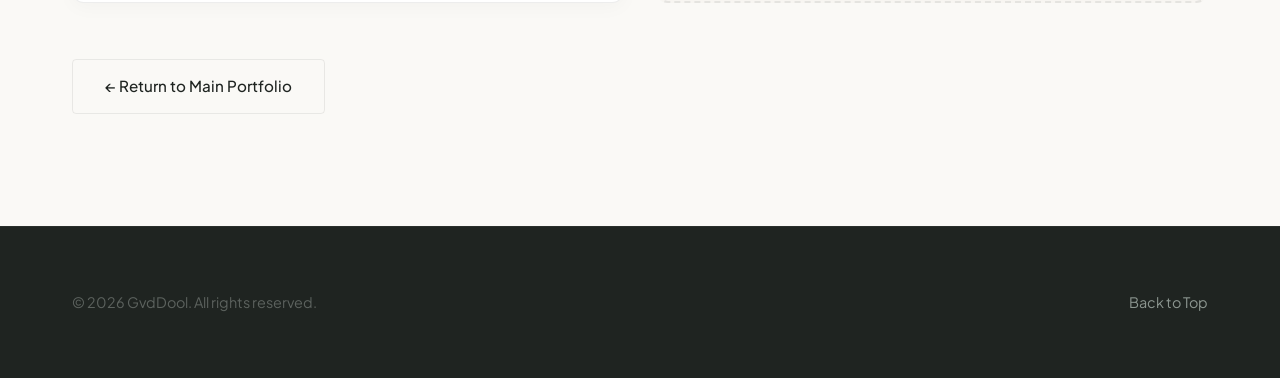
==== commit c45e464e: "Day 13 update" ====
--- a/projects/30dayMapChallenge-2026/index.html
+++ b/projects/30dayMapChallenge-2026/index.html
@@ -183,6 +183,7 @@
             .gallery-grid {
                 grid-template-columns: 1fr;
             }
+
             .card-actions {
                 flex-direction: column;
             }
@@ -218,11 +219,16 @@
             <div class="section-container">
                 <span class="hero-tagline">Cartographic Experiments & Spatial Code</span>
                 <h1 class="hero-title" style="font-size: 2.75rem; margin-bottom: 1rem;">#30DayMapChallenge 2026</h1>
-                <p class="lead-text" style="max-width: 780px;">An annual spatial data and cartographic challenge exploring new visualization paradigms, satellite Earth observation workflows, prompt-driven code generation, and live real-time geospatial feeds.</p>
+                <p class="lead-text" style="max-width: 780px;">An annual spatial data and cartographic challenge
+                    exploring new visualization paradigms, satellite Earth observation workflows, prompt-driven code
+                    generation, and live real-time geospatial feeds.</p>
                 <div style="margin-top: 1.5rem; max-width: 800px;">
-                    <img src="30dmc_2026.png" alt="Official #30DayMapChallenge 2026 Themes" style="max-width: 100%; height: auto; border-radius: 8px; border: 1px solid var(--color-border); box-shadow: 0 4px 16px rgba(0,0,0,0.04);">
+                    <img src="30dmc_2026.png" alt="Official #30DayMapChallenge 2026 Themes"
+                        style="max-width: 100%; height: auto; border-radius: 8px; border: 1px solid var(--color-border); box-shadow: 0 4px 16px rgba(0,0,0,0.04);">
                     <p style="margin-top: 0.75rem; font-size: 0.9rem;">
-                        <a href="https://30daymapchallenge.com/#2026-themes" target="_blank" rel="noopener noreferrer" style="color: var(--color-accent); text-decoration: underline; font-weight: 500;">Official #30DayMapChallenge 2026 Themes &rarr;</a>
+                        <a href="https://30daymapchallenge.com/#2026-themes" target="_blank" rel="noopener noreferrer"
+                            style="color: var(--color-accent); text-decoration: underline; font-weight: 500;">Official
+                            #30DayMapChallenge 2026 Themes &rarr;</a>
                     </p>
                 </div>
             </div>
@@ -233,20 +239,69 @@
             <div class="section-container">
                 <div class="section-header" style="margin-bottom: 1rem;">
                     <span class="section-label">Gallery / 2026 Collection</span>
-                    <h2 class="section-title">Map Entries (Days 01–12)</h2>
+                    <h2 class="section-title">Map Entries (Days 01–13)</h2>
                 </div>
 
                 <div class="gallery-grid">
 
+                    <!-- Day 13 Card -->
+                    <article class="gallery-card">
+                        <div class="card-image-wrap">
+                            <img src="day-13/day13_flores_interactions_infographic.png"
+                                alt="Day 13: There Are No Natural Disasters" loading="lazy">
+                            <span class="card-badge">Day 13 &bull; Interactions</span>
+                        </div>
+                        <div class="card-body">
+                            <h3 class="card-title">There Are No Natural Disasters</h3>
+                            <p class="card-desc">Disaster risk infographic modeling how hazard (USGS ShakeMap PGA),
+                                exposure (Google Open Buildings v3), and structural vulnerability interacted during the
+                                Mw 7.7 Flores earthquake to drive physical damage.</p>
+                            <div class="card-tags">
+                                <span class="card-tag">Interactions</span>
+                                <span class="card-tag">Disaster Risk Modeling</span>
+                                <span class="card-tag">Hazard Assessment</span>
+                                <span class="card-tag">Fragility Curves</span>
+                                <span class="card-tag">Open Buildings</span>
+                                <span class="card-tag">Python</span>
+                            </div>
+                            <div class="card-actions">
+                                <a href="day-13/day13_flores_interactions_infographic.png" target="_blank"
+                                    class="btn-live">
+                                    <svg xmlns="http://www.w3.org/2000/svg" width="16" height="16" viewBox="0 0 24 24"
+                                        fill="none" stroke="currentColor" stroke-width="2" stroke-linecap="round"
+                                        stroke-linejoin="round">
+                                        <rect x="3" y="3" width="18" height="18" rx="2" ry="2" />
+                                        <circle cx="8.5" cy="8.5" r="1.5" />
+                                        <polyline points="21 15 16 10 5 21" />
+                                    </svg>
+                                    View Image
+                                </a>
+                                <a href="https://gist.github.com/GvdDool/723d399b1553b26ffb8eb00854242e1c"
+                                    target="_blank" rel="noopener noreferrer" class="btn-code">
+                                    <svg xmlns="http://www.w3.org/2000/svg" width="16" height="16" viewBox="0 0 24 24"
+                                        fill="none" stroke="currentColor" stroke-width="2" stroke-linecap="round"
+                                        stroke-linejoin="round">
+                                        <polyline points="16 18 22 12 16 6" />
+                                        <polyline points="8 6 2 12 8 18" />
+                                    </svg>
+                                    View Gist
+                                </a>
+                            </div>
+                        </div>
+                    </article>
+
                     <!-- Day 12 Card -->
                     <article class="gallery-card">
                         <div class="card-image-wrap">
-                            <img src="day-12/Day12_flores_seismic_power_and_dynamics.png" alt="Day 12: Seismic Power & Dynamics" loading="lazy">
+                            <img src="day-12/Day12_flores_seismic_power_and_dynamics.png"
+                                alt="Day 12: Seismic Power & Dynamics" loading="lazy">
                             <span class="card-badge">Day 12 &bull; Power</span>
                         </div>
                         <div class="card-body">
                             <h3 class="card-title">Seismic Power & Dynamics</h3>
-                            <p class="card-desc">Bivariate analysis of ground motion (PGA jolt vs. 3.0s PSA sway) across a 50s wave horizon, combined with a cross-island structural displacement transect for the Mw 7.7 Flores rupture.</p>
+                            <p class="card-desc">Bivariate analysis of ground motion (PGA jolt vs. 3.0s PSA sway) across
+                                a 50s wave horizon, combined with a cross-island structural displacement transect for
+                                the Mw 7.7 Flores rupture.</p>
                             <div class="card-tags">
                                 <span class="card-tag">Power</span>
                                 <span class="card-tag">Seismology</span>
@@ -254,12 +309,25 @@
                                 <span class="card-tag">Python</span>
                             </div>
                             <div class="card-actions">
-                                <a href="day-12/Day12_flores_seismic_power_and_dynamics.png" target="_blank" class="btn-live">
-                                    <svg xmlns="http://www.w3.org/2000/svg" width="16" height="16" viewBox="0 0 24 24" fill="none" stroke="currentColor" stroke-width="2" stroke-linecap="round" stroke-linejoin="round"><rect x="3" y="3" width="18" height="18" rx="2" ry="2"/><circle cx="8.5" cy="8.5" r="1.5"/><polyline points="21 15 16 10 5 21"/></svg>
-                                    View Image
-                                </a>
-                                <a href="https://gist.github.com/GvdDool/0ef364e96a5bd47048c0da4dca79eff1" target="_blank" rel="noopener noreferrer" class="btn-code">
-                                    <svg xmlns="http://www.w3.org/2000/svg" width="16" height="16" viewBox="0 0 24 24" fill="none" stroke="currentColor" stroke-width="2" stroke-linecap="round" stroke-linejoin="round"><polyline points="16 18 22 12 16 6"/><polyline points="8 6 2 12 8 18"/></svg>
+                                <a href="day-12/Day12_flores_seismic_power_and_dynamics.png" target="_blank"
+                                    class="btn-live">
+                                    <svg xmlns="http://www.w3.org/2000/svg" width="16" height="16" viewBox="0 0 24 24"
+                                        fill="none" stroke="currentColor" stroke-width="2" stroke-linecap="round"
+                                        stroke-linejoin="round">
+                                        <rect x="3" y="3" width="18" height="18" rx="2" ry="2" />
+                                        <circle cx="8.5" cy="8.5" r="1.5" />
+                                        <polyline points="21 15 16 10 5 21" />
+                                    </svg>
+                                    View Image
+                                </a>
+                                <a href="https://gist.github.com/GvdDool/0ef364e96a5bd47048c0da4dca79eff1"
+                                    target="_blank" rel="noopener noreferrer" class="btn-code">
+                                    <svg xmlns="http://www.w3.org/2000/svg" width="16" height="16" viewBox="0 0 24 24"
+                                        fill="none" stroke="currentColor" stroke-width="2" stroke-linecap="round"
+                                        stroke-linejoin="round">
+                                        <polyline points="16 18 22 12 16 6" />
+                                        <polyline points="8 6 2 12 8 18" />
+                                    </svg>
                                     View Gist
                                 </a>
                             </div>
@@ -269,12 +337,14 @@
                     <!-- Day 11 Card -->
                     <article class="gallery-card">
                         <div class="card-image-wrap">
-                            <img src="day-11/Day11_listening_to_the_earth.png" alt="Day 11: Listening to the Earth" loading="lazy">
+                            <img src="day-11/Day11_listening_to_the_earth.png" alt="Day 11: Listening to the Earth"
+                                loading="lazy">
                             <span class="card-badge">Day 11 &bull; Sound</span>
                         </div>
                         <div class="card-body">
                             <h3 class="card-title">Listening to the Earth</h3>
-                            <p class="card-desc">2026 Flores Earthquake P-wave travel-time rings (IASP91 model), near-field audible zone (>20 Hz), and 28 BMKG / InaTEWS seismic listening stations.</p>
+                            <p class="card-desc">2026 Flores Earthquake P-wave travel-time rings (IASP91 model),
+                                near-field audible zone (>20 Hz), and 28 BMKG / InaTEWS seismic listening stations.</p>
                             <div class="card-tags">
                                 <span class="card-tag">Sound</span>
                                 <span class="card-tag">Seismology</span>
@@ -283,11 +353,23 @@
                             </div>
                             <div class="card-actions">
                                 <a href="day-11/Day11_listening_to_the_earth.png" target="_blank" class="btn-live">
-                                    <svg xmlns="http://www.w3.org/2000/svg" width="16" height="16" viewBox="0 0 24 24" fill="none" stroke="currentColor" stroke-width="2" stroke-linecap="round" stroke-linejoin="round"><rect x="3" y="3" width="18" height="18" rx="2" ry="2"/><circle cx="8.5" cy="8.5" r="1.5"/><polyline points="21 15 16 10 5 21"/></svg>
-                                    View Image
-                                </a>
-                                <a href="https://gist.github.com/GvdDool/8553fc578dc37a53870cae811961e788" target="_blank" rel="noopener noreferrer" class="btn-code">
-                                    <svg xmlns="http://www.w3.org/2000/svg" width="16" height="16" viewBox="0 0 24 24" fill="none" stroke="currentColor" stroke-width="2" stroke-linecap="round" stroke-linejoin="round"><polyline points="16 18 22 12 16 6"/><polyline points="8 6 2 12 8 18"/></svg>
+                                    <svg xmlns="http://www.w3.org/2000/svg" width="16" height="16" viewBox="0 0 24 24"
+                                        fill="none" stroke="currentColor" stroke-width="2" stroke-linecap="round"
+                                        stroke-linejoin="round">
+                                        <rect x="3" y="3" width="18" height="18" rx="2" ry="2" />
+                                        <circle cx="8.5" cy="8.5" r="1.5" />
+                                        <polyline points="21 15 16 10 5 21" />
+                                    </svg>
+                                    View Image
+                                </a>
+                                <a href="https://gist.github.com/GvdDool/8553fc578dc37a53870cae811961e788"
+                                    target="_blank" rel="noopener noreferrer" class="btn-code">
+                                    <svg xmlns="http://www.w3.org/2000/svg" width="16" height="16" viewBox="0 0 24 24"
+                                        fill="none" stroke="currentColor" stroke-width="2" stroke-linecap="round"
+                                        stroke-linejoin="round">
+                                        <polyline points="16 18 22 12 16 6" />
+                                        <polyline points="8 6 2 12 8 18" />
+                                    </svg>
                                     View Gist
                                 </a>
                             </div>
@@ -302,7 +384,9 @@
                         </div>
                         <div class="card-body">
                             <h3 class="card-title">2026 Seismic Pulse</h3>
-                            <p class="card-desc">Interactive real-time map displaying all 2026 M5.5+ earthquakes directly from the USGS API, featuring dynamic geodesic P-wave and S-wave crustal travel-time propagation rings.</p>
+                            <p class="card-desc">Interactive real-time map displaying all 2026 M5.5+ earthquakes
+                                directly from the USGS API, featuring dynamic geodesic P-wave and S-wave crustal
+                                travel-time propagation rings.</p>
                             <div class="card-tags">
                                 <span class="card-tag">Prompting Only</span>
                                 <span class="card-tag">USGS Live API</span>
@@ -311,11 +395,24 @@
                             </div>
                             <div class="card-actions">
                                 <a href="day-10/day_10_prompting_only.html" class="btn-live">
-                                    <svg xmlns="http://www.w3.org/2000/svg" width="16" height="16" viewBox="0 0 24 24" fill="none" stroke="currentColor" stroke-width="2" stroke-linecap="round" stroke-linejoin="round"><circle cx="12" cy="12" r="10"/><line x1="2" y1="12" x2="22" y2="12"/><path d="M12 2a15.3 15.3 0 0 1 4 10 15.3 15.3 0 0 1-4 10 15.3 15.3 0 0 1-4-10 15.3 15.3 0 0 1 4-10z"/></svg>
+                                    <svg xmlns="http://www.w3.org/2000/svg" width="16" height="16" viewBox="0 0 24 24"
+                                        fill="none" stroke="currentColor" stroke-width="2" stroke-linecap="round"
+                                        stroke-linejoin="round">
+                                        <circle cx="12" cy="12" r="10" />
+                                        <line x1="2" y1="12" x2="22" y2="12" />
+                                        <path
+                                            d="M12 2a15.3 15.3 0 0 1 4 10 15.3 15.3 0 0 1-4 10 15.3 15.3 0 0 1-4-10 15.3 15.3 0 0 1 4-10z" />
+                                    </svg>
                                     Live Map
                                 </a>
-                                <a href="https://github.com/GvdDool/GvdDool.github.io/blob/main/projects/30dayMapChallenge-2026/day-10/day_10_prompting_only.html" target="_blank" rel="noopener noreferrer" class="btn-code">
-                                    <svg xmlns="http://www.w3.org/2000/svg" width="16" height="16" viewBox="0 0 24 24" fill="none" stroke="currentColor" stroke-width="2" stroke-linecap="round" stroke-linejoin="round"><polyline points="16 18 22 12 16 6"/><polyline points="8 6 2 12 8 18"/></svg>
+                                <a href="https://github.com/GvdDool/GvdDool.github.io/blob/main/projects/30dayMapChallenge-2026/day-10/day_10_prompting_only.html"
+                                    target="_blank" rel="noopener noreferrer" class="btn-code">
+                                    <svg xmlns="http://www.w3.org/2000/svg" width="16" height="16" viewBox="0 0 24 24"
+                                        fill="none" stroke="currentColor" stroke-width="2" stroke-linecap="round"
+                                        stroke-linejoin="round">
+                                        <polyline points="16 18 22 12 16 6" />
+                                        <polyline points="8 6 2 12 8 18" />
+                                    </svg>
                                     View Code
                                 </a>
                             </div>
@@ -330,7 +427,8 @@
                         </div>
                         <div class="card-body">
                             <h3 class="card-title">Urban vs. Rural</h3>
-                            <p class="card-desc">Spatial distribution analysis mapping urban density contrasts and territorial gradients across regional land-use matrices.</p>
+                            <p class="card-desc">Spatial distribution analysis mapping urban density contrasts and
+                                territorial gradients across regional land-use matrices.</p>
                             <div class="card-tags">
                                 <span class="card-tag">Urban/Rural</span>
                                 <span class="card-tag">Python</span>
@@ -339,11 +437,23 @@
                             </div>
                             <div class="card-actions">
                                 <a href="day-09/Day09_urban_vs_rural_v2.png" target="_blank" class="btn-live">
-                                    <svg xmlns="http://www.w3.org/2000/svg" width="16" height="16" viewBox="0 0 24 24" fill="none" stroke="currentColor" stroke-width="2" stroke-linecap="round" stroke-linejoin="round"><rect x="3" y="3" width="18" height="18" rx="2" ry="2"/><circle cx="8.5" cy="8.5" r="1.5"/><polyline points="21 15 16 10 5 21"/></svg>
-                                    View Image
-                                </a>
-                                <a href="https://gist.github.com/GvdDool/48ea4fd78d650c24816d85d07362a3cc" target="_blank" rel="noopener noreferrer" class="btn-code">
-                                    <svg xmlns="http://www.w3.org/2000/svg" width="16" height="16" viewBox="0 0 24 24" fill="none" stroke="currentColor" stroke-width="2" stroke-linecap="round" stroke-linejoin="round"><polyline points="16 18 22 12 16 6"/><polyline points="8 6 2 12 8 18"/></svg>
+                                    <svg xmlns="http://www.w3.org/2000/svg" width="16" height="16" viewBox="0 0 24 24"
+                                        fill="none" stroke="currentColor" stroke-width="2" stroke-linecap="round"
+                                        stroke-linejoin="round">
+                                        <rect x="3" y="3" width="18" height="18" rx="2" ry="2" />
+                                        <circle cx="8.5" cy="8.5" r="1.5" />
+                                        <polyline points="21 15 16 10 5 21" />
+                                    </svg>
+                                    View Image
+                                </a>
+                                <a href="https://gist.github.com/GvdDool/48ea4fd78d650c24816d85d07362a3cc"
+                                    target="_blank" rel="noopener noreferrer" class="btn-code">
+                                    <svg xmlns="http://www.w3.org/2000/svg" width="16" height="16" viewBox="0 0 24 24"
+                                        fill="none" stroke="currentColor" stroke-width="2" stroke-linecap="round"
+                                        stroke-linejoin="round">
+                                        <polyline points="16 18 22 12 16 6" />
+                                        <polyline points="8 6 2 12 8 18" />
+                                    </svg>
                                     View Gist
                                 </a>
                             </div>
@@ -358,7 +468,8 @@
                         </div>
                         <div class="card-body">
                             <h3 class="card-title">Paris Utopia</h3>
-                            <p class="card-desc">An exploratory vision blending urban green corridors, pedestrian connectivity, and spatial equity across Paris metropolitan districts.</p>
+                            <p class="card-desc">An exploratory vision blending urban green corridors, pedestrian
+                                connectivity, and spatial equity across Paris metropolitan districts.</p>
                             <div class="card-tags">
                                 <span class="card-tag">Utopia</span>
                                 <span class="card-tag">Paris</span>
@@ -367,11 +478,23 @@
                             </div>
                             <div class="card-actions">
                                 <a href="day-08/Day08_paris_utopia_blended.png" target="_blank" class="btn-live">
-                                    <svg xmlns="http://www.w3.org/2000/svg" width="16" height="16" viewBox="0 0 24 24" fill="none" stroke="currentColor" stroke-width="2" stroke-linecap="round" stroke-linejoin="round"><rect x="3" y="3" width="18" height="18" rx="2" ry="2"/><circle cx="8.5" cy="8.5" r="1.5"/><polyline points="21 15 16 10 5 21"/></svg>
-                                    View Image
-                                </a>
-                                <a href="https://gist.github.com/GvdDool/5546b9ac85bffccfbdce05ab1da5adf8" target="_blank" rel="noopener noreferrer" class="btn-code">
-                                    <svg xmlns="http://www.w3.org/2000/svg" width="16" height="16" viewBox="0 0 24 24" fill="none" stroke="currentColor" stroke-width="2" stroke-linecap="round" stroke-linejoin="round"><polyline points="16 18 22 12 16 6"/><polyline points="8 6 2 12 8 18"/></svg>
+                                    <svg xmlns="http://www.w3.org/2000/svg" width="16" height="16" viewBox="0 0 24 24"
+                                        fill="none" stroke="currentColor" stroke-width="2" stroke-linecap="round"
+                                        stroke-linejoin="round">
+                                        <rect x="3" y="3" width="18" height="18" rx="2" ry="2" />
+                                        <circle cx="8.5" cy="8.5" r="1.5" />
+                                        <polyline points="21 15 16 10 5 21" />
+                                    </svg>
+                                    View Image
+                                </a>
+                                <a href="https://gist.github.com/GvdDool/5546b9ac85bffccfbdce05ab1da5adf8"
+                                    target="_blank" rel="noopener noreferrer" class="btn-code">
+                                    <svg xmlns="http://www.w3.org/2000/svg" width="16" height="16" viewBox="0 0 24 24"
+                                        fill="none" stroke="currentColor" stroke-width="2" stroke-linecap="round"
+                                        stroke-linejoin="round">
+                                        <polyline points="16 18 22 12 16 6" />
+                                        <polyline points="8 6 2 12 8 18" />
+                                    </svg>
                                     View Gist
                                 </a>
                             </div>
@@ -386,7 +509,8 @@
                         </div>
                         <div class="card-body">
                             <h3 class="card-title">Paris Night (10-Minutes)</h3>
-                            <p class="card-desc">Isochrone mapping and night-time urban mobility analysis investigating 10-minute accessibility ranges across central Paris.</p>
+                            <p class="card-desc">Isochrone mapping and night-time urban mobility analysis investigating
+                                10-minute accessibility ranges across central Paris.</p>
                             <div class="card-tags">
                                 <span class="card-tag">10-Minutes</span>
                                 <span class="card-tag">Paris</span>
@@ -395,11 +519,23 @@
                             </div>
                             <div class="card-actions">
                                 <a href="day-07/Day07_paris_night.png" target="_blank" class="btn-live">
-                                    <svg xmlns="http://www.w3.org/2000/svg" width="16" height="16" viewBox="0 0 24 24" fill="none" stroke="currentColor" stroke-width="2" stroke-linecap="round" stroke-linejoin="round"><rect x="3" y="3" width="18" height="18" rx="2" ry="2"/><circle cx="8.5" cy="8.5" r="1.5"/><polyline points="21 15 16 10 5 21"/></svg>
-                                    View Image
-                                </a>
-                                <a href="https://gist.github.com/GvdDool/eda4068335842a63f73534fc69159b58" target="_blank" rel="noopener noreferrer" class="btn-code">
-                                    <svg xmlns="http://www.w3.org/2000/svg" width="16" height="16" viewBox="0 0 24 24" fill="none" stroke="currentColor" stroke-width="2" stroke-linecap="round" stroke-linejoin="round"><polyline points="16 18 22 12 16 6"/><polyline points="8 6 2 12 8 18"/></svg>
+                                    <svg xmlns="http://www.w3.org/2000/svg" width="16" height="16" viewBox="0 0 24 24"
+                                        fill="none" stroke="currentColor" stroke-width="2" stroke-linecap="round"
+                                        stroke-linejoin="round">
+                                        <rect x="3" y="3" width="18" height="18" rx="2" ry="2" />
+                                        <circle cx="8.5" cy="8.5" r="1.5" />
+                                        <polyline points="21 15 16 10 5 21" />
+                                    </svg>
+                                    View Image
+                                </a>
+                                <a href="https://gist.github.com/GvdDool/eda4068335842a63f73534fc69159b58"
+                                    target="_blank" rel="noopener noreferrer" class="btn-code">
+                                    <svg xmlns="http://www.w3.org/2000/svg" width="16" height="16" viewBox="0 0 24 24"
+                                        fill="none" stroke="currentColor" stroke-width="2" stroke-linecap="round"
+                                        stroke-linejoin="round">
+                                        <polyline points="16 18 22 12 16 6" />
+                                        <polyline points="8 6 2 12 8 18" />
+                                    </svg>
                                     View Gist
                                 </a>
                             </div>
@@ -409,12 +545,14 @@
                     <!-- Day 06 Card -->
                     <article class="gallery-card">
                         <div class="card-image-wrap">
-                            <img src="day-06/Day06_barbados_1881_vintage_viewshed.png" alt="Day 06: Vintage Viewshed" loading="lazy">
+                            <img src="day-06/Day06_barbados_1881_vintage_viewshed.png" alt="Day 06: Vintage Viewshed"
+                                loading="lazy">
                             <span class="card-badge">Day 06 &bull; Vintage</span>
                         </div>
                         <div class="card-body">
                             <h3 class="card-title">Barbados 1881 Vintage Viewshed</h3>
-                            <p class="card-desc">Historical signal-station line-of-sight viewshed computation for 1881 Barbados, rendered with classical vintage cartographic styling.</p>
+                            <p class="card-desc">Historical signal-station line-of-sight viewshed computation for 1881
+                                Barbados, rendered with classical vintage cartographic styling.</p>
                             <div class="card-tags">
                                 <span class="card-tag">Vintage</span>
                                 <span class="card-tag">Barbados</span>
@@ -422,12 +560,25 @@
                                 <span class="card-tag">Elevation</span>
                             </div>
                             <div class="card-actions">
-                                <a href="day-06/Day06_barbados_1881_vintage_viewshed.png" target="_blank" class="btn-live">
-                                    <svg xmlns="http://www.w3.org/2000/svg" width="16" height="16" viewBox="0 0 24 24" fill="none" stroke="currentColor" stroke-width="2" stroke-linecap="round" stroke-linejoin="round"><rect x="3" y="3" width="18" height="18" rx="2" ry="2"/><circle cx="8.5" cy="8.5" r="1.5"/><polyline points="21 15 16 10 5 21"/></svg>
-                                    View Image
-                                </a>
-                                <a href="https://gist.github.com/GvdDool/2dd6ff6dab275a020b5e8afee70e8454" target="_blank" rel="noopener noreferrer" class="btn-code">
-                                    <svg xmlns="http://www.w3.org/2000/svg" width="16" height="16" viewBox="0 0 24 24" fill="none" stroke="currentColor" stroke-width="2" stroke-linecap="round" stroke-linejoin="round"><polyline points="16 18 22 12 16 6"/><polyline points="8 6 2 12 8 18"/></svg>
+                                <a href="day-06/Day06_barbados_1881_vintage_viewshed.png" target="_blank"
+                                    class="btn-live">
+                                    <svg xmlns="http://www.w3.org/2000/svg" width="16" height="16" viewBox="0 0 24 24"
+                                        fill="none" stroke="currentColor" stroke-width="2" stroke-linecap="round"
+                                        stroke-linejoin="round">
+                                        <rect x="3" y="3" width="18" height="18" rx="2" ry="2" />
+                                        <circle cx="8.5" cy="8.5" r="1.5" />
+                                        <polyline points="21 15 16 10 5 21" />
+                                    </svg>
+                                    View Image
+                                </a>
+                                <a href="https://gist.github.com/GvdDool/2dd6ff6dab275a020b5e8afee70e8454"
+                                    target="_blank" rel="noopener noreferrer" class="btn-code">
+                                    <svg xmlns="http://www.w3.org/2000/svg" width="16" height="16" viewBox="0 0 24 24"
+                                        fill="none" stroke="currentColor" stroke-width="2" stroke-linecap="round"
+                                        stroke-linejoin="round">
+                                        <polyline points="16 18 22 12 16 6" />
+                                        <polyline points="8 6 2 12 8 18" />
+                                    </svg>
                                     View Gist
                                 </a>
                             </div>
@@ -437,12 +588,14 @@
                     <!-- Day 05 Card -->
                     <article class="gallery-card">
                         <div class="card-image-wrap">
-                            <img src="day-05/Day05_barbados_gun_hill_master_production.png" alt="Day 05: Senses - Sight" loading="lazy">
+                            <img src="day-05/Day05_barbados_gun_hill_master_production.png" alt="Day 05: Senses - Sight"
+                                loading="lazy">
                             <span class="card-badge">Day 05 &bull; Senses: Sight</span>
                         </div>
                         <div class="card-body">
                             <h3 class="card-title">Gun Hill Viewshed (Sight)</h3>
-                            <p class="card-desc">Topographic line-of-sight visibility modeling from Gun Hill Signal Station, analyzing coastal and inland surveillance horizons.</p>
+                            <p class="card-desc">Topographic line-of-sight visibility modeling from Gun Hill Signal
+                                Station, analyzing coastal and inland surveillance horizons.</p>
                             <div class="card-tags">
                                 <span class="card-tag">Sight</span>
                                 <span class="card-tag">Topography</span>
@@ -450,12 +603,25 @@
                                 <span class="card-tag">DEM Analysis</span>
                             </div>
                             <div class="card-actions">
-                                <a href="day-05/Day05_barbados_gun_hill_master_production.png" target="_blank" class="btn-live">
-                                    <svg xmlns="http://www.w3.org/2000/svg" width="16" height="16" viewBox="0 0 24 24" fill="none" stroke="currentColor" stroke-width="2" stroke-linecap="round" stroke-linejoin="round"><rect x="3" y="3" width="18" height="18" rx="2" ry="2"/><circle cx="8.5" cy="8.5" r="1.5"/><polyline points="21 15 16 10 5 21"/></svg>
-                                    View Image
-                                </a>
-                                <a href="https://gist.github.com/GvdDool/edcf8b4965f968202970eaecae3bee22" target="_blank" rel="noopener noreferrer" class="btn-code">
-                                    <svg xmlns="http://www.w3.org/2000/svg" width="16" height="16" viewBox="0 0 24 24" fill="none" stroke="currentColor" stroke-width="2" stroke-linecap="round" stroke-linejoin="round"><polyline points="16 18 22 12 16 6"/><polyline points="8 6 2 12 8 18"/></svg>
+                                <a href="day-05/Day05_barbados_gun_hill_master_production.png" target="_blank"
+                                    class="btn-live">
+                                    <svg xmlns="http://www.w3.org/2000/svg" width="16" height="16" viewBox="0 0 24 24"
+                                        fill="none" stroke="currentColor" stroke-width="2" stroke-linecap="round"
+                                        stroke-linejoin="round">
+                                        <rect x="3" y="3" width="18" height="18" rx="2" ry="2" />
+                                        <circle cx="8.5" cy="8.5" r="1.5" />
+                                        <polyline points="21 15 16 10 5 21" />
+                                    </svg>
+                                    View Image
+                                </a>
+                                <a href="https://gist.github.com/GvdDool/edcf8b4965f968202970eaecae3bee22"
+                                    target="_blank" rel="noopener noreferrer" class="btn-code">
+                                    <svg xmlns="http://www.w3.org/2000/svg" width="16" height="16" viewBox="0 0 24 24"
+                                        fill="none" stroke="currentColor" stroke-width="2" stroke-linecap="round"
+                                        stroke-linejoin="round">
+                                        <polyline points="16 18 22 12 16 6" />
+                                        <polyline points="8 6 2 12 8 18" />
+                                    </svg>
                                     View Gist
                                 </a>
                             </div>
@@ -465,12 +631,14 @@
                     <!-- Day 04 Card -->
                     <article class="gallery-card">
                         <div class="card-image-wrap">
-                            <img src="day-04/Day04_graeme_hall_mangrove_clusters.png" alt="Day 04: Mangrove Clusters" loading="lazy">
+                            <img src="day-04/Day04_graeme_hall_mangrove_clusters.png" alt="Day 04: Mangrove Clusters"
+                                loading="lazy">
                             <span class="card-badge">Day 04 &bull; Clusters</span>
                         </div>
                         <div class="card-body">
                             <h3 class="card-title">Graeme Hall Mangrove Clusters</h3>
-                            <p class="card-desc">Spatial clustering and canopy segmentation of Graeme Hall Nature Sanctuary mangrove ecosystems using high-resolution spatial clustering.</p>
+                            <p class="card-desc">Spatial clustering and canopy segmentation of Graeme Hall Nature
+                                Sanctuary mangrove ecosystems using high-resolution spatial clustering.</p>
                             <div class="card-tags">
                                 <span class="card-tag">Clusters</span>
                                 <span class="card-tag">Mangroves</span>
@@ -478,12 +646,25 @@
                                 <span class="card-tag">Spatial Stats</span>
                             </div>
                             <div class="card-actions">
-                                <a href="day-04/Day04_graeme_hall_mangrove_clusters.png" target="_blank" class="btn-live">
-                                    <svg xmlns="http://www.w3.org/2000/svg" width="16" height="16" viewBox="0 0 24 24" fill="none" stroke="currentColor" stroke-width="2" stroke-linecap="round" stroke-linejoin="round"><rect x="3" y="3" width="18" height="18" rx="2" ry="2"/><circle cx="8.5" cy="8.5" r="1.5"/><polyline points="21 15 16 10 5 21"/></svg>
-                                    View Image
-                                </a>
-                                <a href="https://gist.github.com/GvdDool/665093c824fc868f3b72aa4982b9e1e8" target="_blank" rel="noopener noreferrer" class="btn-code">
-                                    <svg xmlns="http://www.w3.org/2000/svg" width="16" height="16" viewBox="0 0 24 24" fill="none" stroke="currentColor" stroke-width="2" stroke-linecap="round" stroke-linejoin="round"><polyline points="16 18 22 12 16 6"/><polyline points="8 6 2 12 8 18"/></svg>
+                                <a href="day-04/Day04_graeme_hall_mangrove_clusters.png" target="_blank"
+                                    class="btn-live">
+                                    <svg xmlns="http://www.w3.org/2000/svg" width="16" height="16" viewBox="0 0 24 24"
+                                        fill="none" stroke="currentColor" stroke-width="2" stroke-linecap="round"
+                                        stroke-linejoin="round">
+                                        <rect x="3" y="3" width="18" height="18" rx="2" ry="2" />
+                                        <circle cx="8.5" cy="8.5" r="1.5" />
+                                        <polyline points="21 15 16 10 5 21" />
+                                    </svg>
+                                    View Image
+                                </a>
+                                <a href="https://gist.github.com/GvdDool/665093c824fc868f3b72aa4982b9e1e8"
+                                    target="_blank" rel="noopener noreferrer" class="btn-code">
+                                    <svg xmlns="http://www.w3.org/2000/svg" width="16" height="16" viewBox="0 0 24 24"
+                                        fill="none" stroke="currentColor" stroke-width="2" stroke-linecap="round"
+                                        stroke-linejoin="round">
+                                        <polyline points="16 18 22 12 16 6" />
+                                        <polyline points="8 6 2 12 8 18" />
+                                    </svg>
                                     View Gist
                                 </a>
                             </div>
@@ -498,7 +679,8 @@
                         </div>
                         <div class="card-body">
                             <h3 class="card-title">Wildfire Burn Scars</h3>
-                            <p class="card-desc">Polygon perimeter mapping and burn scar severity extraction using satellite remote sensing multispectral indices.</p>
+                            <p class="card-desc">Polygon perimeter mapping and burn scar severity extraction using
+                                satellite remote sensing multispectral indices.</p>
                             <div class="card-tags">
                                 <span class="card-tag">Polygons</span>
                                 <span class="card-tag">Wildfire</span>
@@ -507,11 +689,23 @@
                             </div>
                             <div class="card-actions">
                                 <a href="day-03/Day03_fire_polygons_final.png" target="_blank" class="btn-live">
-                                    <svg xmlns="http://www.w3.org/2000/svg" width="16" height="16" viewBox="0 0 24 24" fill="none" stroke="currentColor" stroke-width="2" stroke-linecap="round" stroke-linejoin="round"><rect x="3" y="3" width="18" height="18" rx="2" ry="2"/><circle cx="8.5" cy="8.5" r="1.5"/><polyline points="21 15 16 10 5 21"/></svg>
-                                    View Image
-                                </a>
-                                <a href="https://gist.github.com/GvdDool/2807f12e6811d809c60165697aae7271" target="_blank" rel="noopener noreferrer" class="btn-code">
-                                    <svg xmlns="http://www.w3.org/2000/svg" width="16" height="16" viewBox="0 0 24 24" fill="none" stroke="currentColor" stroke-width="2" stroke-linecap="round" stroke-linejoin="round"><polyline points="16 18 22 12 16 6"/><polyline points="8 6 2 12 8 18"/></svg>
+                                    <svg xmlns="http://www.w3.org/2000/svg" width="16" height="16" viewBox="0 0 24 24"
+                                        fill="none" stroke="currentColor" stroke-width="2" stroke-linecap="round"
+                                        stroke-linejoin="round">
+                                        <rect x="3" y="3" width="18" height="18" rx="2" ry="2" />
+                                        <circle cx="8.5" cy="8.5" r="1.5" />
+                                        <polyline points="21 15 16 10 5 21" />
+                                    </svg>
+                                    View Image
+                                </a>
+                                <a href="https://gist.github.com/GvdDool/2807f12e6811d809c60165697aae7271"
+                                    target="_blank" rel="noopener noreferrer" class="btn-code">
+                                    <svg xmlns="http://www.w3.org/2000/svg" width="16" height="16" viewBox="0 0 24 24"
+                                        fill="none" stroke="currentColor" stroke-width="2" stroke-linecap="round"
+                                        stroke-linejoin="round">
+                                        <polyline points="16 18 22 12 16 6" />
+                                        <polyline points="8 6 2 12 8 18" />
+                                    </svg>
                                     View Gist
                                 </a>
                             </div>
@@ -526,7 +720,8 @@
                         </div>
                         <div class="card-body">
                             <h3 class="card-title">Fire Perimeter Fronts</h3>
-                            <p class="card-desc">Linear active fire progression fronts mapped across rugged terrain with vector line density and directionality analysis.</p>
+                            <p class="card-desc">Linear active fire progression fronts mapped across rugged terrain with
+                                vector line density and directionality analysis.</p>
                             <div class="card-tags">
                                 <span class="card-tag">Lines</span>
                                 <span class="card-tag">Fire Fronts</span>
@@ -535,11 +730,23 @@
                             </div>
                             <div class="card-actions">
                                 <a href="day-02/Day02_fire_lines_final.png" target="_blank" class="btn-live">
-                                    <svg xmlns="http://www.w3.org/2000/svg" width="16" height="16" viewBox="0 0 24 24" fill="none" stroke="currentColor" stroke-width="2" stroke-linecap="round" stroke-linejoin="round"><rect x="3" y="3" width="18" height="18" rx="2" ry="2"/><circle cx="8.5" cy="8.5" r="1.5"/><polyline points="21 15 16 10 5 21"/></svg>
-                                    View Image
-                                </a>
-                                <a href="https://gist.github.com/GvdDool/c7958e85a4bee6f1312c280b852722c9" target="_blank" rel="noopener noreferrer" class="btn-code">
-                                    <svg xmlns="http://www.w3.org/2000/svg" width="16" height="16" viewBox="0 0 24 24" fill="none" stroke="currentColor" stroke-width="2" stroke-linecap="round" stroke-linejoin="round"><polyline points="16 18 22 12 16 6"/><polyline points="8 6 2 12 8 18"/></svg>
+                                    <svg xmlns="http://www.w3.org/2000/svg" width="16" height="16" viewBox="0 0 24 24"
+                                        fill="none" stroke="currentColor" stroke-width="2" stroke-linecap="round"
+                                        stroke-linejoin="round">
+                                        <rect x="3" y="3" width="18" height="18" rx="2" ry="2" />
+                                        <circle cx="8.5" cy="8.5" r="1.5" />
+                                        <polyline points="21 15 16 10 5 21" />
+                                    </svg>
+                                    View Image
+                                </a>
+                                <a href="https://gist.github.com/GvdDool/c7958e85a4bee6f1312c280b852722c9"
+                                    target="_blank" rel="noopener noreferrer" class="btn-code">
+                                    <svg xmlns="http://www.w3.org/2000/svg" width="16" height="16" viewBox="0 0 24 24"
+                                        fill="none" stroke="currentColor" stroke-width="2" stroke-linecap="round"
+                                        stroke-linejoin="round">
+                                        <polyline points="16 18 22 12 16 6" />
+                                        <polyline points="8 6 2 12 8 18" />
+                                    </svg>
                                     View Gist
                                 </a>
                             </div>
@@ -549,12 +756,14 @@
                     <!-- Day 01 Card -->
                     <article class="gallery-card">
                         <div class="card-image-wrap">
-                            <img src="day-01/Day01_fire_watch_linkedin.png" alt="Day 01: Fire Watch Points" loading="lazy">
+                            <img src="day-01/Day01_fire_watch_linkedin.png" alt="Day 01: Fire Watch Points"
+                                loading="lazy">
                             <span class="card-badge">Day 01 &bull; Points</span>
                         </div>
                         <div class="card-body">
                             <h3 class="card-title">Fire Watch (Thermal Hotspots)</h3>
-                            <p class="card-desc">MODIS / VIIRS active thermal hotspot detections mapped as discrete point observations to identify active ignition zones.</p>
+                            <p class="card-desc">MODIS / VIIRS active thermal hotspot detections mapped as discrete
+                                point observations to identify active ignition zones.</p>
                             <div class="card-tags">
                                 <span class="card-tag">Points</span>
                                 <span class="card-tag">Hotspots</span>
@@ -563,11 +772,23 @@
                             </div>
                             <div class="card-actions">
                                 <a href="day-01/Day01_fire_watch_linkedin.png" target="_blank" class="btn-live">
-                                    <svg xmlns="http://www.w3.org/2000/svg" width="16" height="16" viewBox="0 0 24 24" fill="none" stroke="currentColor" stroke-width="2" stroke-linecap="round" stroke-linejoin="round"><rect x="3" y="3" width="18" height="18" rx="2" ry="2"/><circle cx="8.5" cy="8.5" r="1.5"/><polyline points="21 15 16 10 5 21"/></svg>
-                                    View Image
-                                </a>
-                                <a href="https://gist.github.com/GvdDool/8139172c7ba7cdbef3fbb618c6f570a1" target="_blank" rel="noopener noreferrer" class="btn-code">
-                                    <svg xmlns="http://www.w3.org/2000/svg" width="16" height="16" viewBox="0 0 24 24" fill="none" stroke="currentColor" stroke-width="2" stroke-linecap="round" stroke-linejoin="round"><polyline points="16 18 22 12 16 6"/><polyline points="8 6 2 12 8 18"/></svg>
+                                    <svg xmlns="http://www.w3.org/2000/svg" width="16" height="16" viewBox="0 0 24 24"
+                                        fill="none" stroke="currentColor" stroke-width="2" stroke-linecap="round"
+                                        stroke-linejoin="round">
+                                        <rect x="3" y="3" width="18" height="18" rx="2" ry="2" />
+                                        <circle cx="8.5" cy="8.5" r="1.5" />
+                                        <polyline points="21 15 16 10 5 21" />
+                                    </svg>
+                                    View Image
+                                </a>
+                                <a href="https://gist.github.com/GvdDool/8139172c7ba7cdbef3fbb618c6f570a1"
+                                    target="_blank" rel="noopener noreferrer" class="btn-code">
+                                    <svg xmlns="http://www.w3.org/2000/svg" width="16" height="16" viewBox="0 0 24 24"
+                                        fill="none" stroke="currentColor" stroke-width="2" stroke-linecap="round"
+                                        stroke-linejoin="round">
+                                        <polyline points="16 18 22 12 16 6" />
+                                        <polyline points="8 6 2 12 8 18" />
+                                    </svg>
                                     View Gist
                                 </a>
                             </div>
@@ -577,9 +798,13 @@
                     <!-- Upcoming Days Placeholder Card -->
                     <div class="placeholder-card">
                         <div class="placeholder-icon">🗺️</div>
-                        <h4 style="font-size: 1.15rem; margin-bottom: 0.5rem; color: var(--color-text-primary);">Days 13–30 Coming Up</h4>
-                        <p style="font-size: 0.875rem; max-width: 260px; margin-bottom: 1rem;">Additional daily entries, live map scripts, and reproducible notebooks will be published here daily.</p>
-                        <span style="font-size: 0.75rem; font-weight: 600; letter-spacing: 0.05em; text-transform: uppercase; color: var(--color-accent);">Challenge Ongoing</span>
+                        <h4 style="font-size: 1.15rem; margin-bottom: 0.5rem; color: var(--color-text-primary);">Days
+                            14–30 Coming Up</h4>
+                        <p style="font-size: 0.875rem; max-width: 260px; margin-bottom: 1rem;">Additional daily entries,
+                            live map scripts, and reproducible notebooks will be published here daily.</p>
+                        <span
+                            style="font-size: 0.75rem; font-weight: 600; letter-spacing: 0.05em; text-transform: uppercase; color: var(--color-accent);">Challenge
+                            Ongoing</span>
                     </div>
 
                 </div>
@@ -604,4 +829,4 @@
 
 </body>
 
-</html>
+</html>
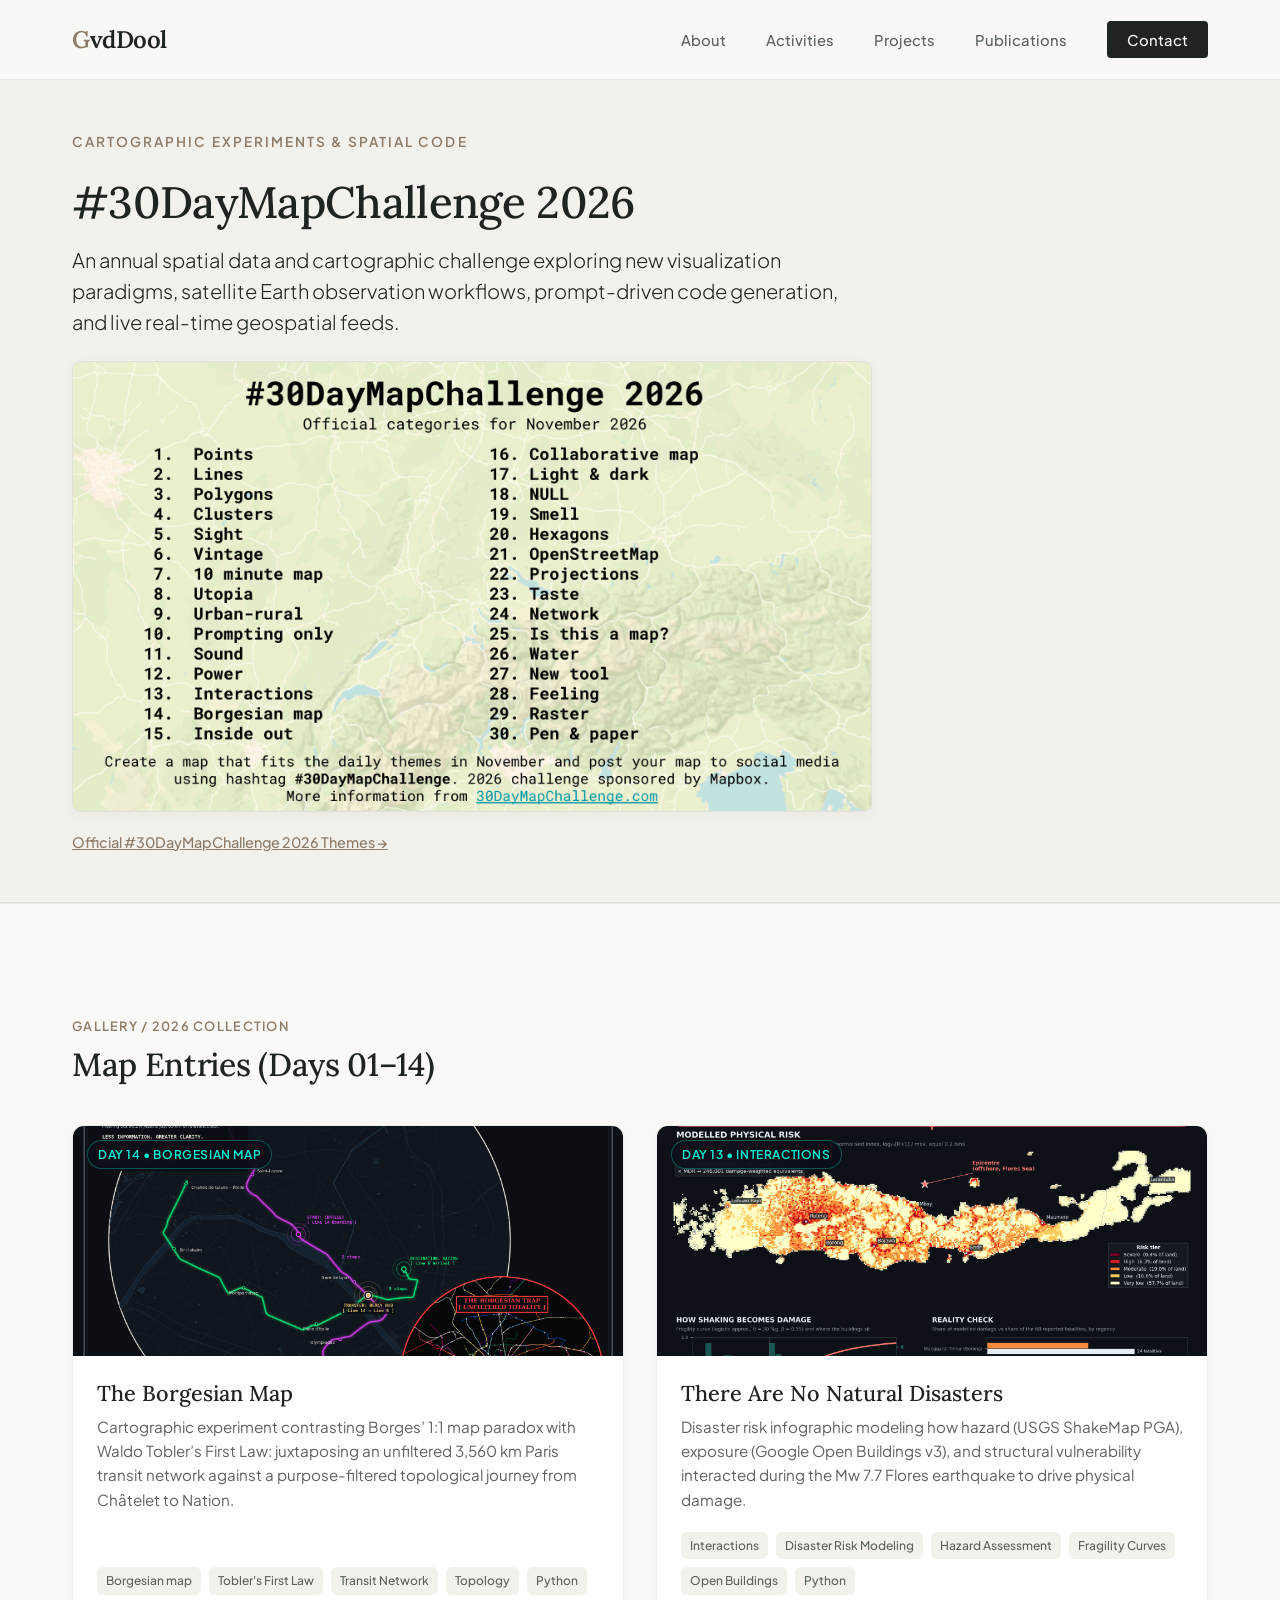
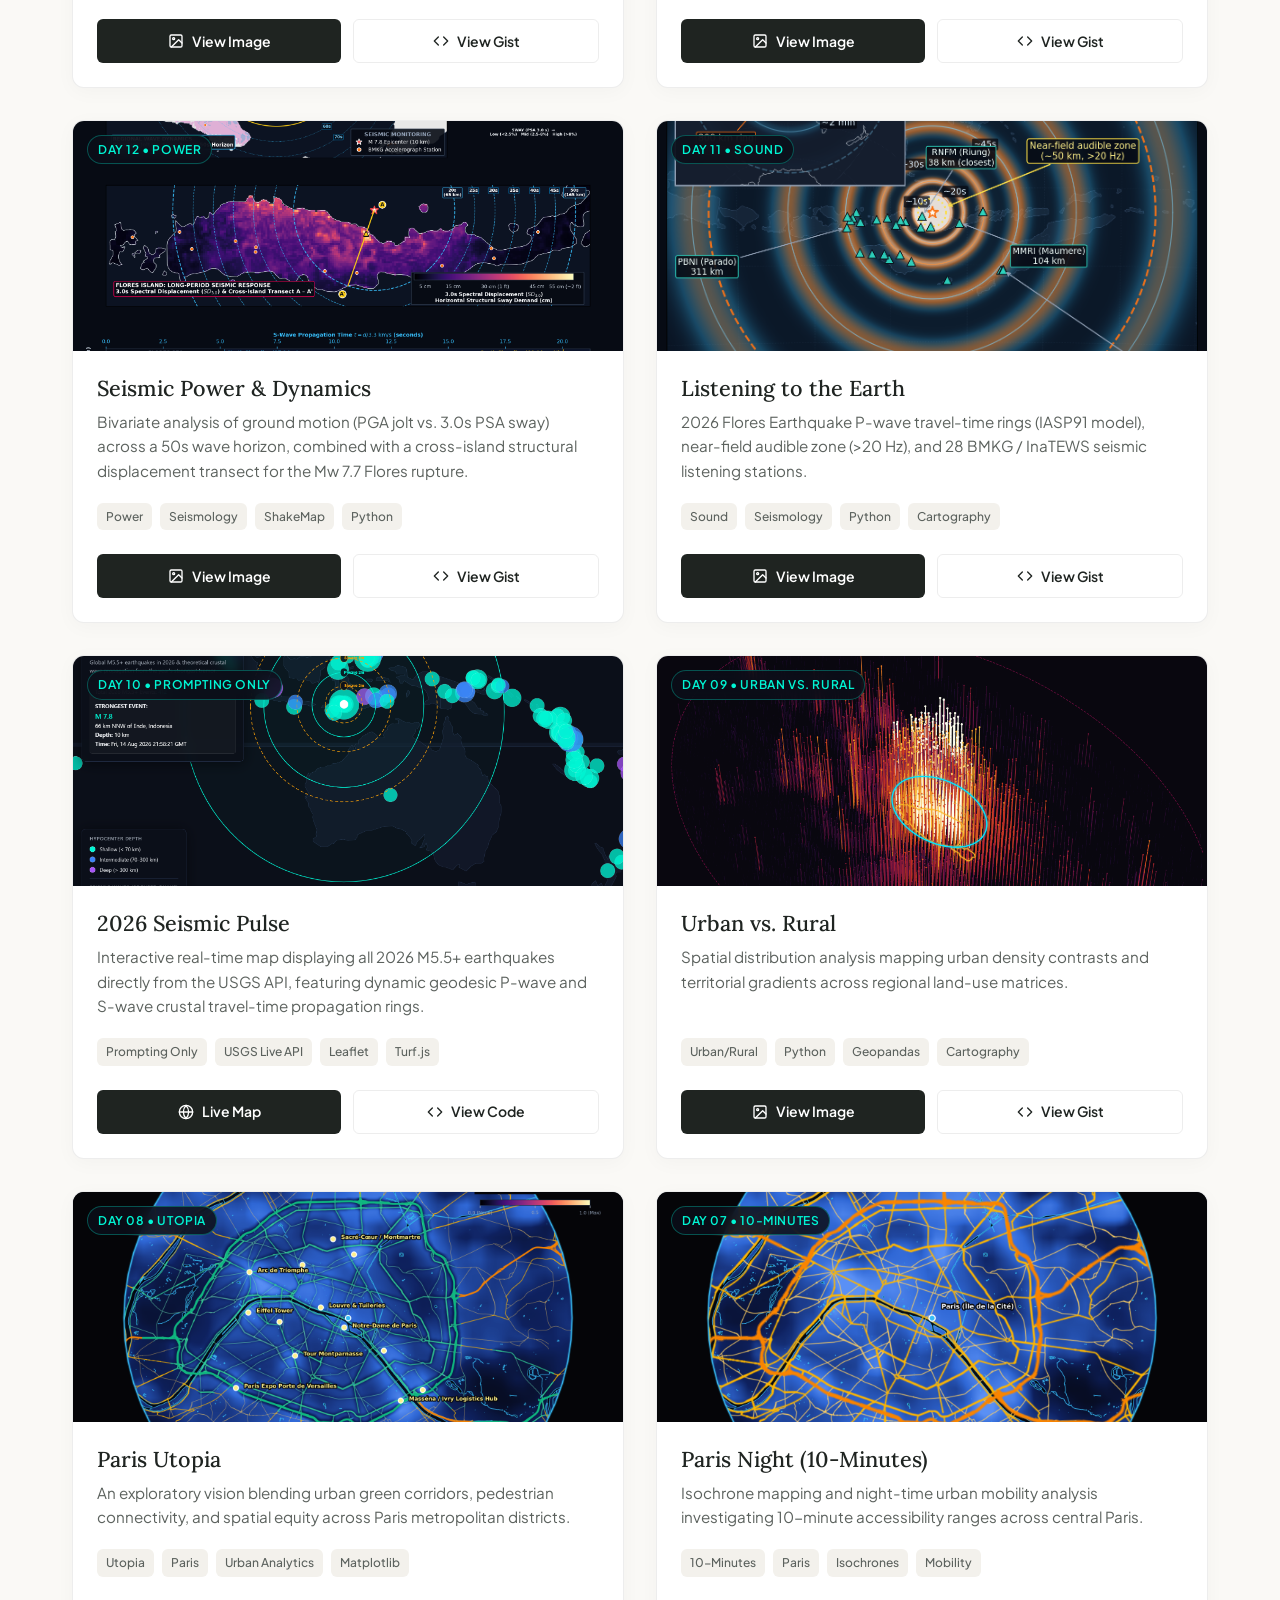
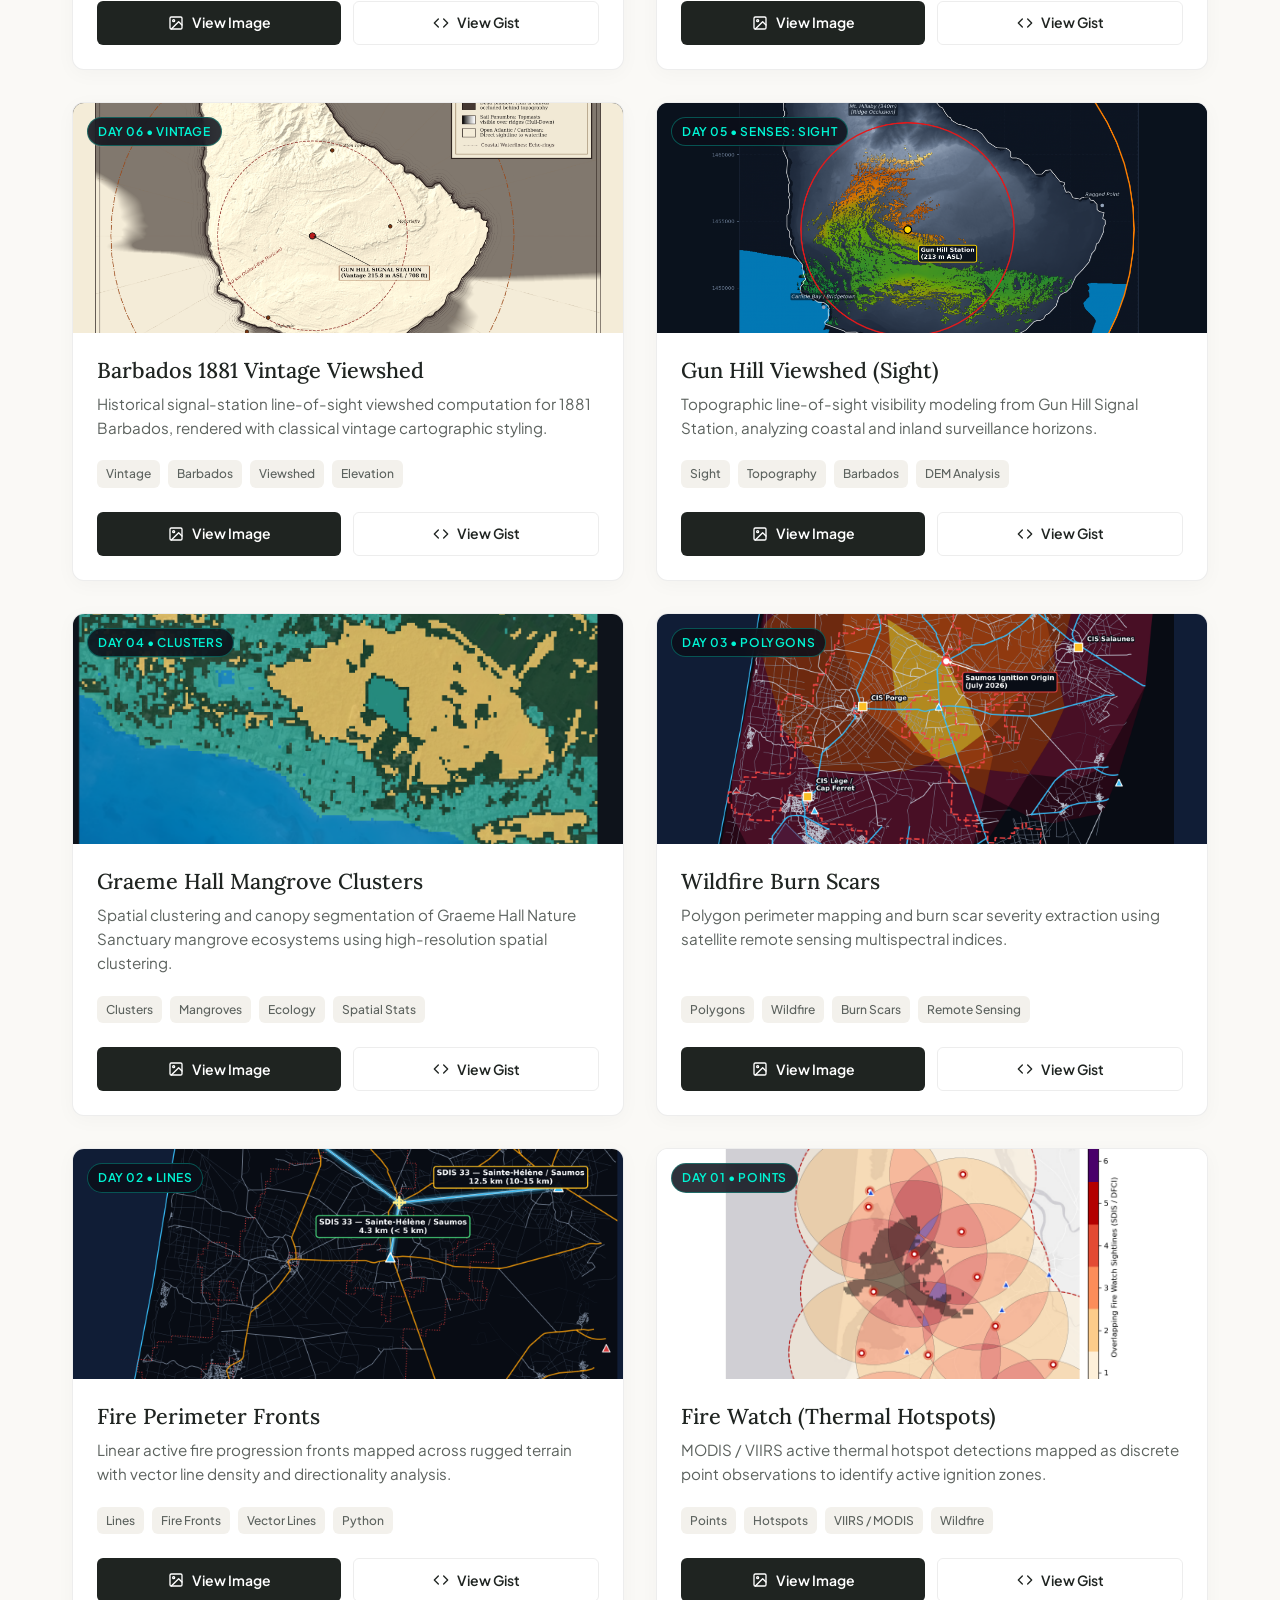
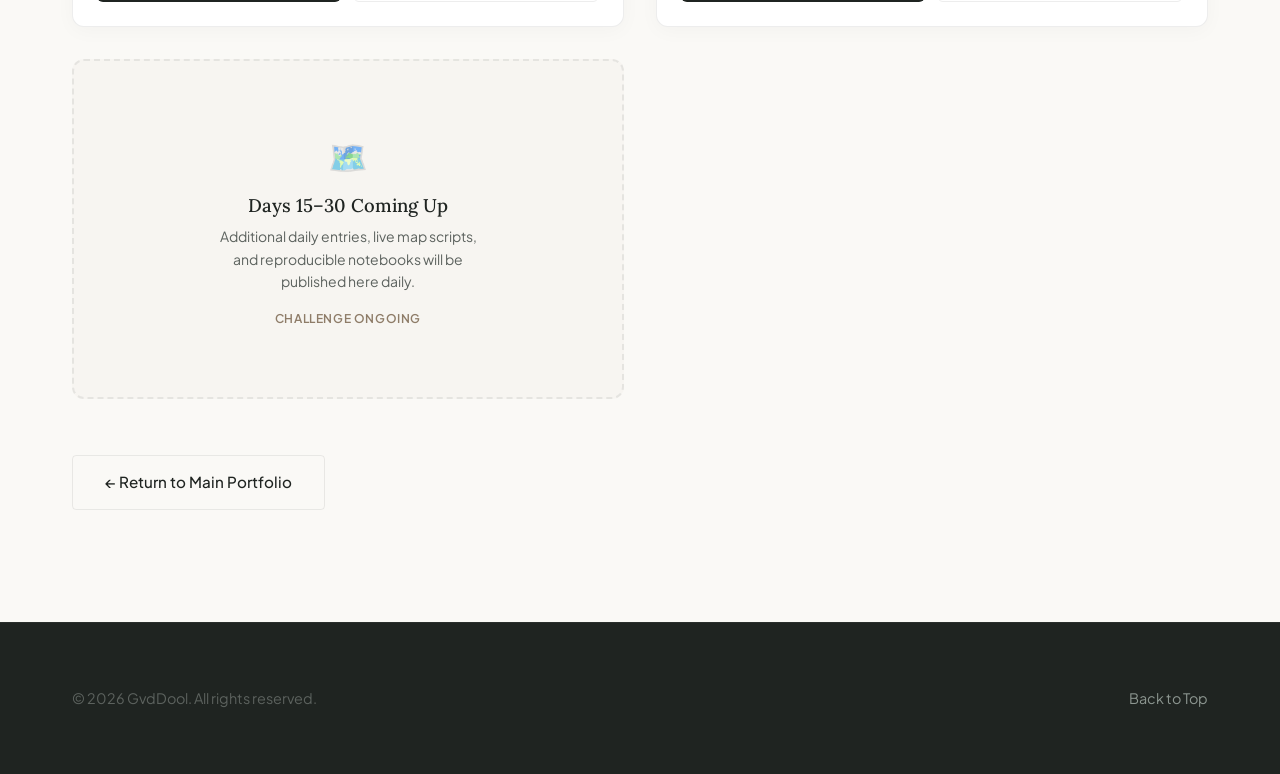
==== commit f88387c4: "Day 14 - Update" ====
--- a/projects/30dayMapChallenge-2026/index.html
+++ b/projects/30dayMapChallenge-2026/index.html
@@ -239,10 +239,53 @@
             <div class="section-container">
                 <div class="section-header" style="margin-bottom: 1rem;">
                     <span class="section-label">Gallery / 2026 Collection</span>
-                    <h2 class="section-title">Map Entries (Days 01–13)</h2>
+                    <h2 class="section-title">Map Entries (Days 01–14)</h2>
                 </div>
 
                 <div class="gallery-grid">
+
+                    <!-- Day 14 Card -->
+                    <article class="gallery-card">
+                        <div class="card-image-wrap">
+                            <img src="day-14/Day14_paris_borges_authentic.png"
+                                alt="Day 14: The Borgesian Map" loading="lazy">
+                            <span class="card-badge">Day 14 &bull; Borgesian map</span>
+                        </div>
+                        <div class="card-body">
+                            <h3 class="card-title">The Borgesian Map</h3>
+                            <p class="card-desc">Cartographic experiment contrasting Borges’ 1:1 map paradox with Waldo Tobler’s First Law: juxtaposing an unfiltered 3,560 km Paris transit network against a purpose-filtered topological journey from Ch&acirc;telet to Nation.</p>
+                            <div class="card-tags">
+                                <span class="card-tag">Borgesian map</span>
+                                <span class="card-tag">Tobler's First Law</span>
+                                <span class="card-tag">Transit Network</span>
+                                <span class="card-tag">Topology</span>
+                                <span class="card-tag">Python</span>
+                            </div>
+                            <div class="card-actions">
+                                <a href="day-14/Day14_paris_borges_authentic.png" target="_blank"
+                                    class="btn-live">
+                                    <svg xmlns="http://www.w3.org/2000/svg" width="16" height="16" viewBox="0 0 24 24"
+                                        fill="none" stroke="currentColor" stroke-width="2" stroke-linecap="round"
+                                        stroke-linejoin="round">
+                                        <rect x="3" y="3" width="18" height="18" rx="2" ry="2" />
+                                        <circle cx="8.5" cy="8.5" r="1.5" />
+                                        <polyline points="21 15 16 10 5 21" />
+                                    </svg>
+                                    View Image
+                                </a>
+                                <a href="https://gist.github.com/GvdDool/44a558e14ca525155505d3e63e796150"
+                                    target="_blank" rel="noopener noreferrer" class="btn-code">
+                                    <svg xmlns="http://www.w3.org/2000/svg" width="16" height="16" viewBox="0 0 24 24"
+                                        fill="none" stroke="currentColor" stroke-width="2" stroke-linecap="round"
+                                        stroke-linejoin="round">
+                                        <polyline points="16 18 22 12 16 6" />
+                                        <polyline points="8 6 2 12 8 18" />
+                                    </svg>
+                                    View Gist
+                                </a>
+                            </div>
+                        </div>
+                    </article>
 
                     <!-- Day 13 Card -->
                     <article class="gallery-card">
@@ -799,7 +842,7 @@
                     <div class="placeholder-card">
                         <div class="placeholder-icon">🗺️</div>
                         <h4 style="font-size: 1.15rem; margin-bottom: 0.5rem; color: var(--color-text-primary);">Days
-                            14–30 Coming Up</h4>
+                            15–30 Coming Up</h4>
                         <p style="font-size: 0.875rem; max-width: 260px; margin-bottom: 1rem;">Additional daily entries,
                             live map scripts, and reproducible notebooks will be published here daily.</p>
                         <span
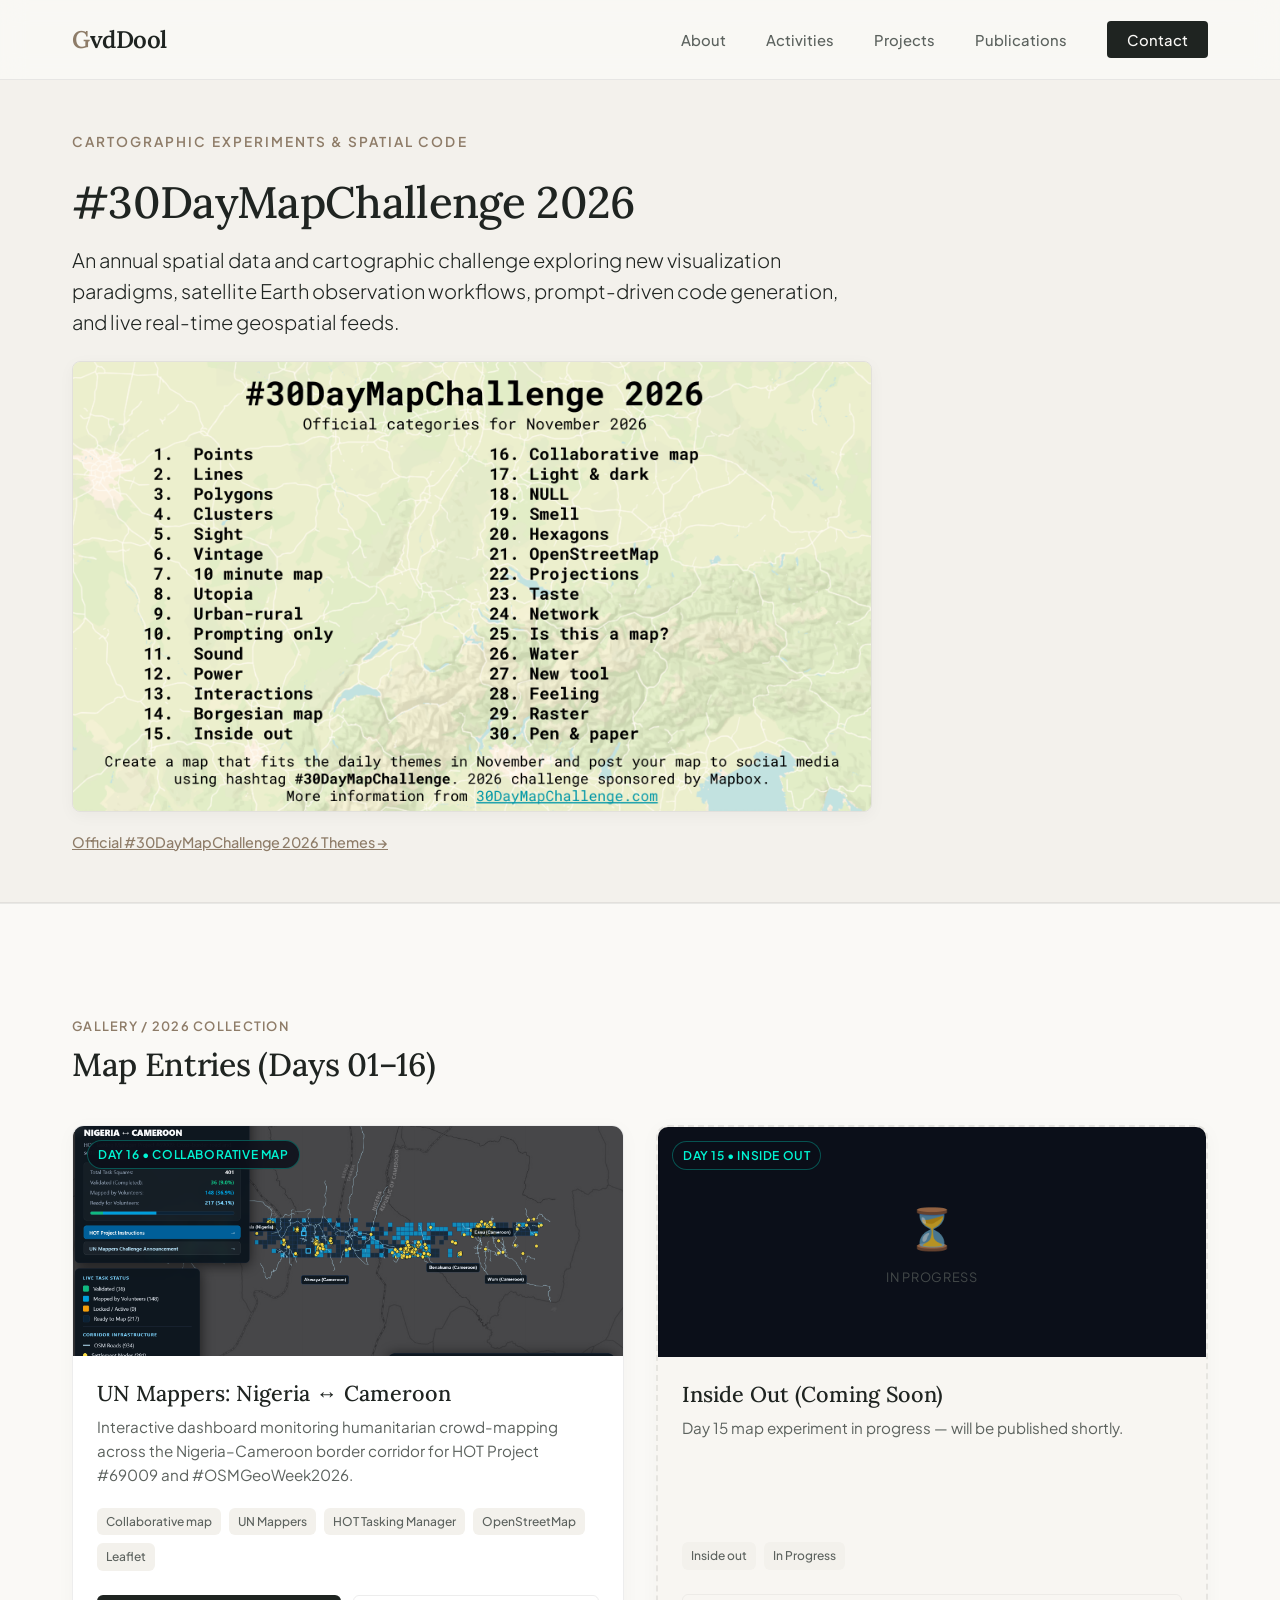
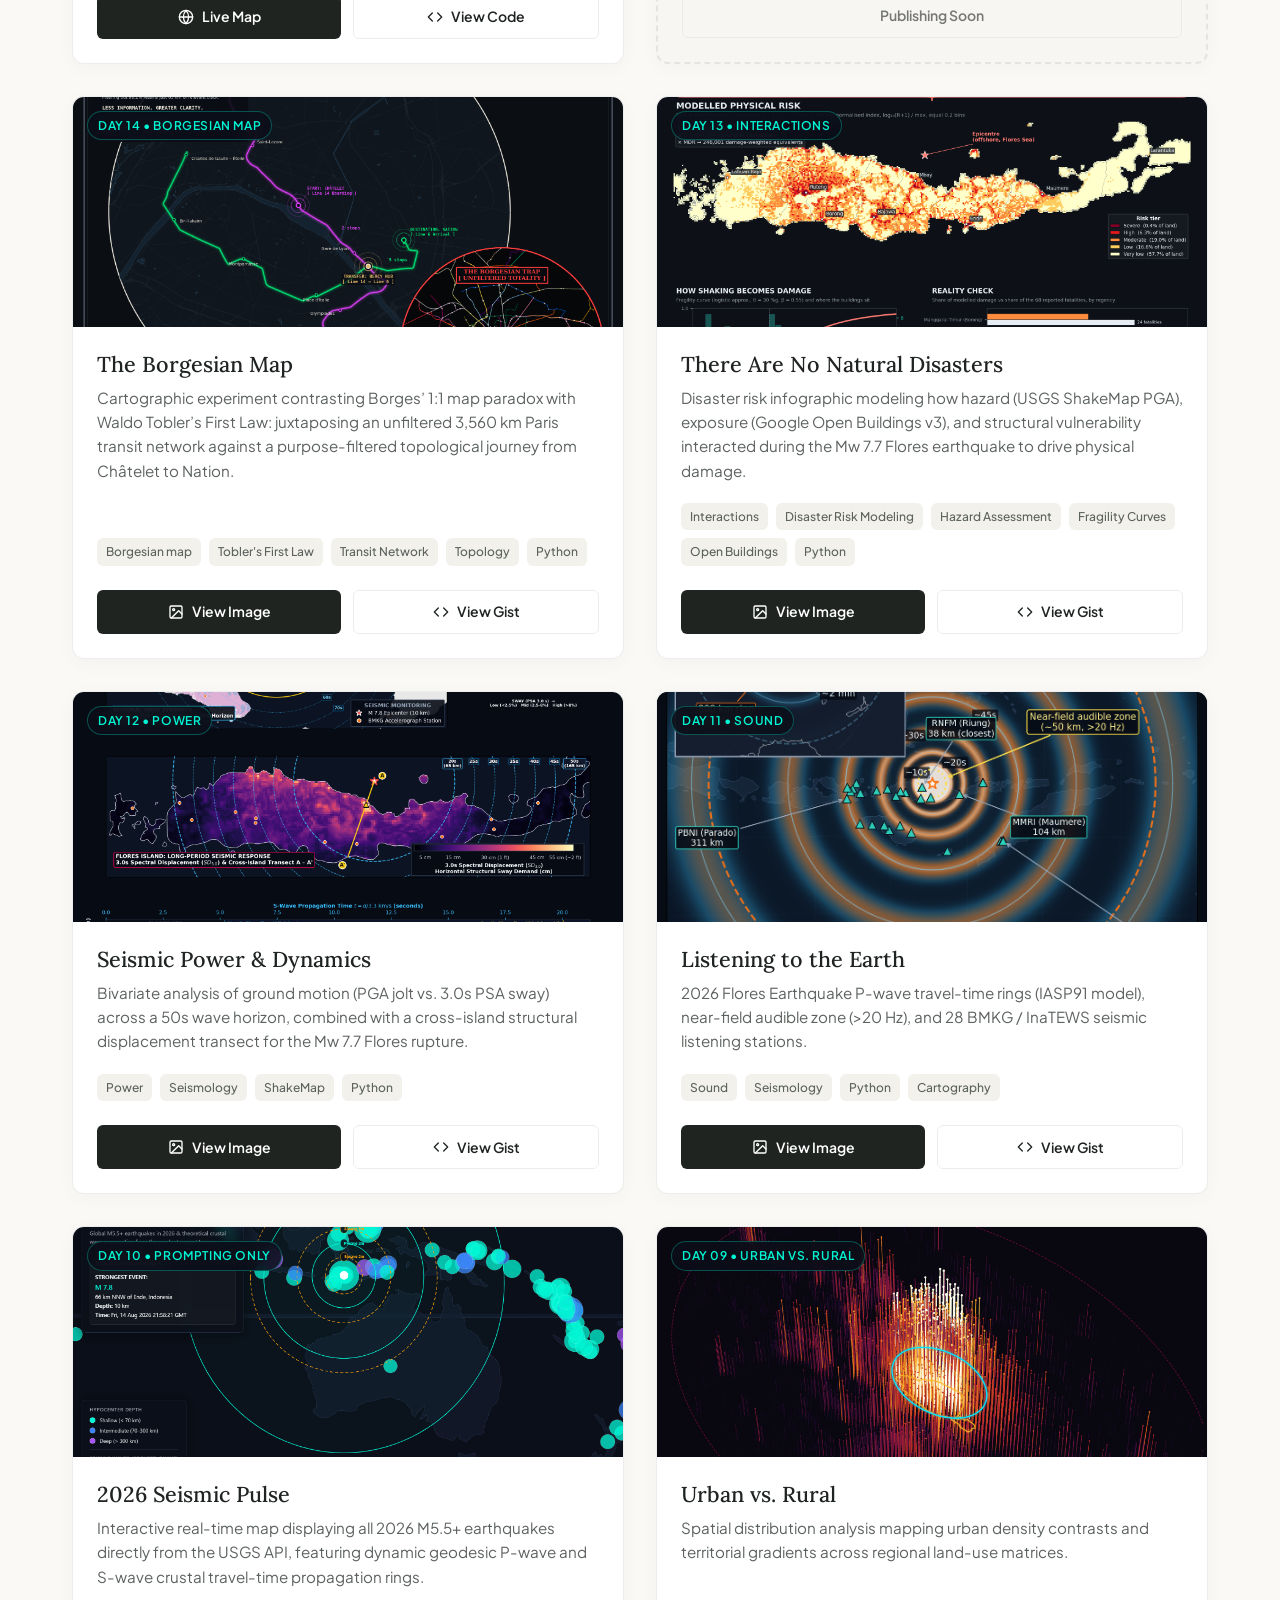
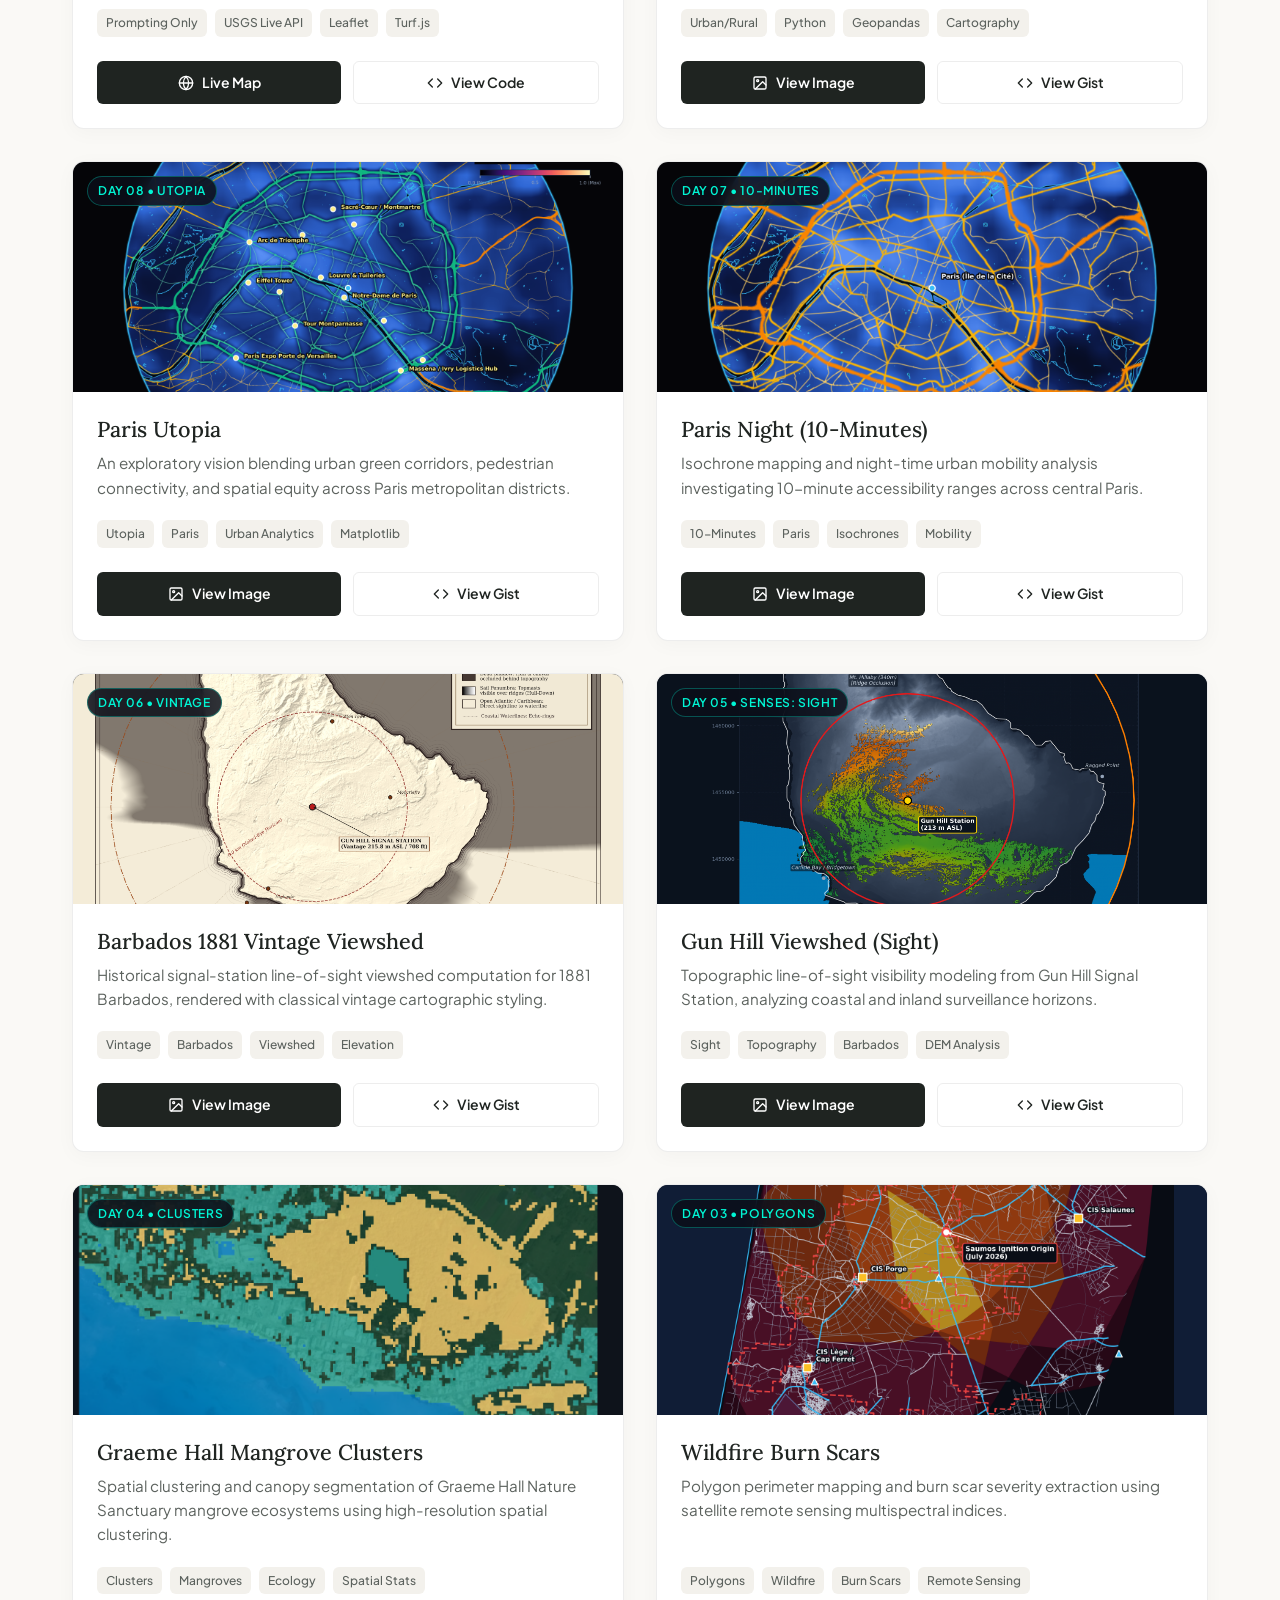
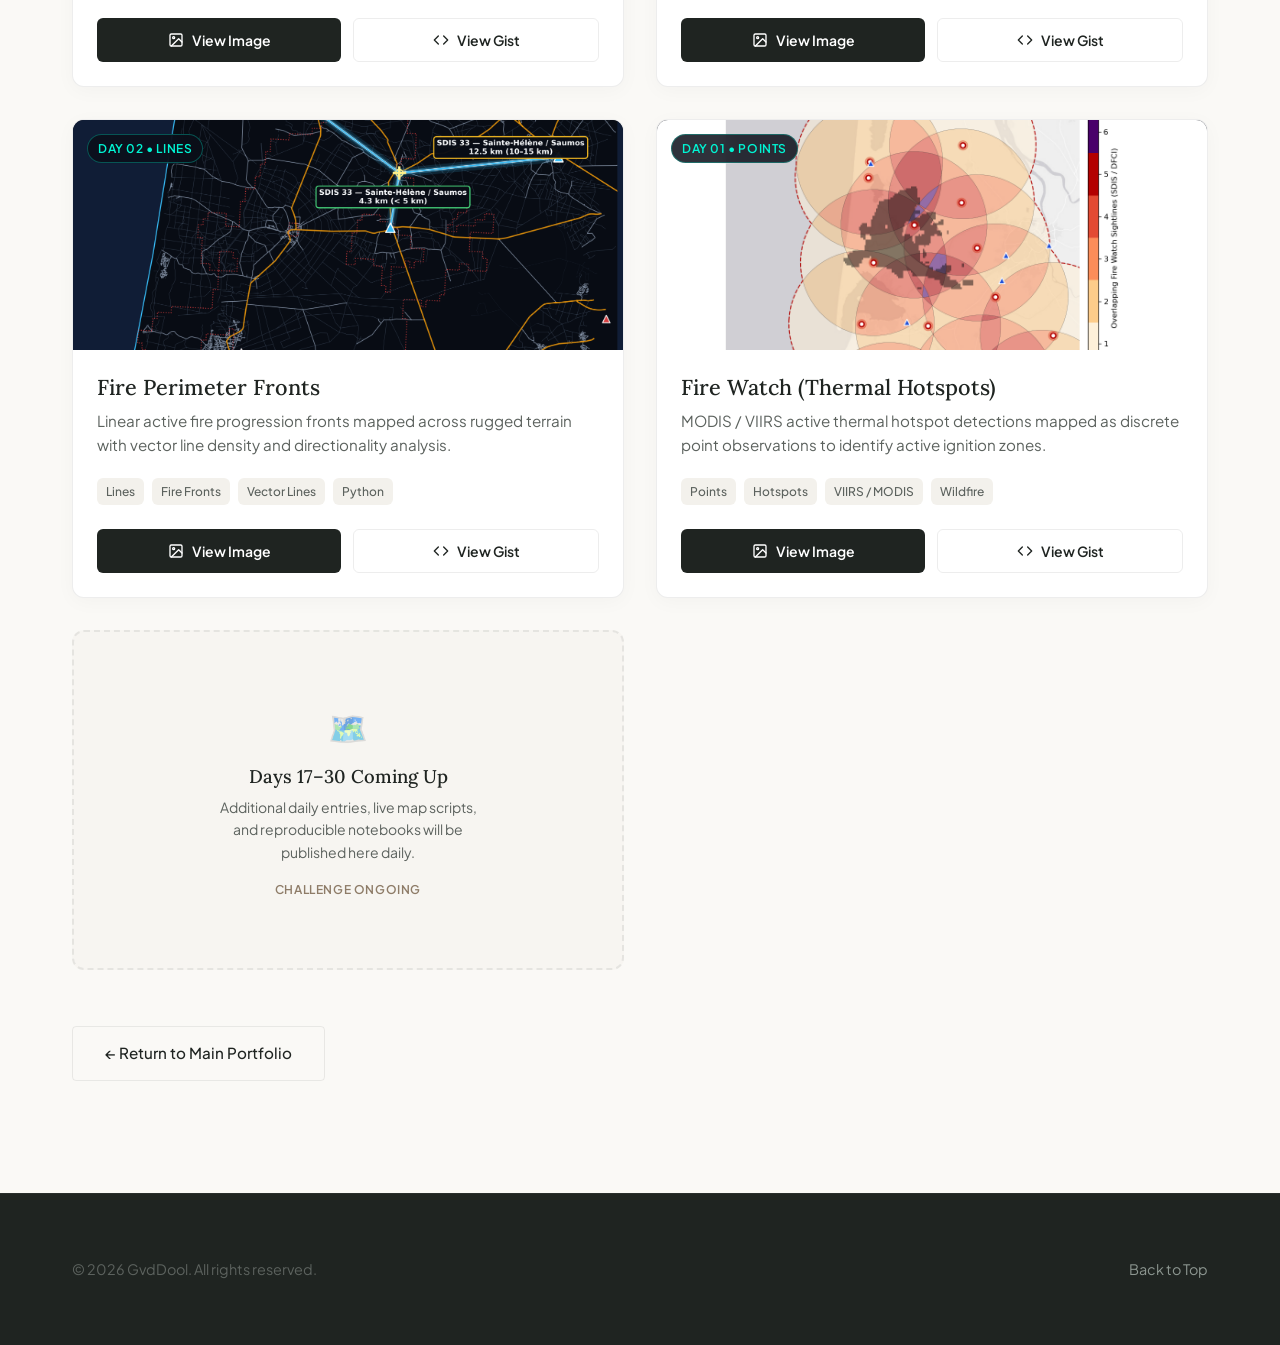
==== commit 16184c4d: "Updates Day 15/16" ====
--- a/projects/30dayMapChallenge-2026/index.html
+++ b/projects/30dayMapChallenge-2026/index.html
@@ -239,10 +239,75 @@
             <div class="section-container">
                 <div class="section-header" style="margin-bottom: 1rem;">
                     <span class="section-label">Gallery / 2026 Collection</span>
-                    <h2 class="section-title">Map Entries (Days 01–14)</h2>
+                    <h2 class="section-title">Map Entries (Days 01–16)</h2>
                 </div>
 
                 <div class="gallery-grid">
+
+                    <!-- Day 16 Card -->
+                    <article class="gallery-card">
+                        <div class="card-image-wrap">
+                            <img src="day-16/Day-16-LandingPage.png"
+                                alt="Day 16: UN Mappers: Nigeria ↔ Cameroon" loading="lazy">
+                            <span class="card-badge">Day 16 &bull; Collaborative map</span>
+                        </div>
+                        <div class="card-body">
+                            <h3 class="card-title">UN Mappers: Nigeria &harr; Cameroon</h3>
+                            <p class="card-desc">Interactive dashboard monitoring humanitarian crowd-mapping across the Nigeria–Cameroon border corridor for HOT Project #69009 and #OSMGeoWeek2026.</p>
+                            <div class="card-tags">
+                                <span class="card-tag">Collaborative map</span>
+                                <span class="card-tag">UN Mappers</span>
+                                <span class="card-tag">HOT Tasking Manager</span>
+                                <span class="card-tag">OpenStreetMap</span>
+                                <span class="card-tag">Leaflet</span>
+                            </div>
+                            <div class="card-actions">
+                                <a href="day-16/Day16_collaborative_map.html" class="btn-live">
+                                    <svg xmlns="http://www.w3.org/2000/svg" width="16" height="16" viewBox="0 0 24 24"
+                                        fill="none" stroke="currentColor" stroke-width="2" stroke-linecap="round"
+                                        stroke-linejoin="round">
+                                        <circle cx="12" cy="12" r="10" />
+                                        <line x1="2" y1="12" x2="22" y2="12" />
+                                        <path
+                                            d="M12 2a15.3 15.3 0 0 1 4 10 15.3 15.3 0 0 1-4 10 15.3 15.3 0 0 1-4-10 15.3 15.3 0 0 1 4-10z" />
+                                    </svg>
+                                    Live Map
+                                </a>
+                                <a href="https://github.com/GvdDool/GvdDool.github.io/blob/main/projects/30dayMapChallenge-2026/day-16/Day16_collaborative_map.html"
+                                    target="_blank" rel="noopener noreferrer" class="btn-code">
+                                    <svg xmlns="http://www.w3.org/2000/svg" width="16" height="16" viewBox="0 0 24 24"
+                                        fill="none" stroke="currentColor" stroke-width="2" stroke-linecap="round"
+                                        stroke-linejoin="round">
+                                        <polyline points="16 18 22 12 16 6" />
+                                        <polyline points="8 6 2 12 8 18" />
+                                    </svg>
+                                    View Code
+                                </a>
+                            </div>
+                        </div>
+                    </article>
+
+                    <!-- Day 15 Card (In Progress Placeholder) -->
+                    <article class="gallery-card" style="border: 2px dashed var(--color-border); background: rgba(243, 241, 236, 0.35);">
+                        <div class="card-image-wrap" style="display: flex; align-items: center; justify-content: center; background: #0B0F19; position: relative;">
+                            <span class="card-badge">Day 15 &bull; Inside out</span>
+                            <div style="text-align: center; color: var(--color-text-secondary); opacity: 0.7;">
+                                <span style="font-size: 2.5rem; display: block; margin-bottom: 0.25rem;">⏳</span>
+                                <span style="font-size: 0.8rem; letter-spacing: 0.05em; text-transform: uppercase;">In Progress</span>
+                            </div>
+                        </div>
+                        <div class="card-body">
+                            <h3 class="card-title">Inside Out (Coming Soon)</h3>
+                            <p class="card-desc">Day 15 map experiment in progress &mdash; will be published shortly.</p>
+                            <div class="card-tags">
+                                <span class="card-tag">Inside out</span>
+                                <span class="card-tag">In Progress</span>
+                            </div>
+                            <div class="card-actions">
+                                <span class="btn-code" style="opacity: 0.6; cursor: not-allowed; pointer-events: none;">Publishing Soon</span>
+                            </div>
+                        </div>
+                    </article>
 
                     <!-- Day 14 Card -->
                     <article class="gallery-card">
@@ -842,7 +907,7 @@
                     <div class="placeholder-card">
                         <div class="placeholder-icon">🗺️</div>
                         <h4 style="font-size: 1.15rem; margin-bottom: 0.5rem; color: var(--color-text-primary);">Days
-                            15–30 Coming Up</h4>
+                            17–30 Coming Up</h4>
                         <p style="font-size: 0.875rem; max-width: 260px; margin-bottom: 1rem;">Additional daily entries,
                             live map scripts, and reproducible notebooks will be published here daily.</p>
                         <span
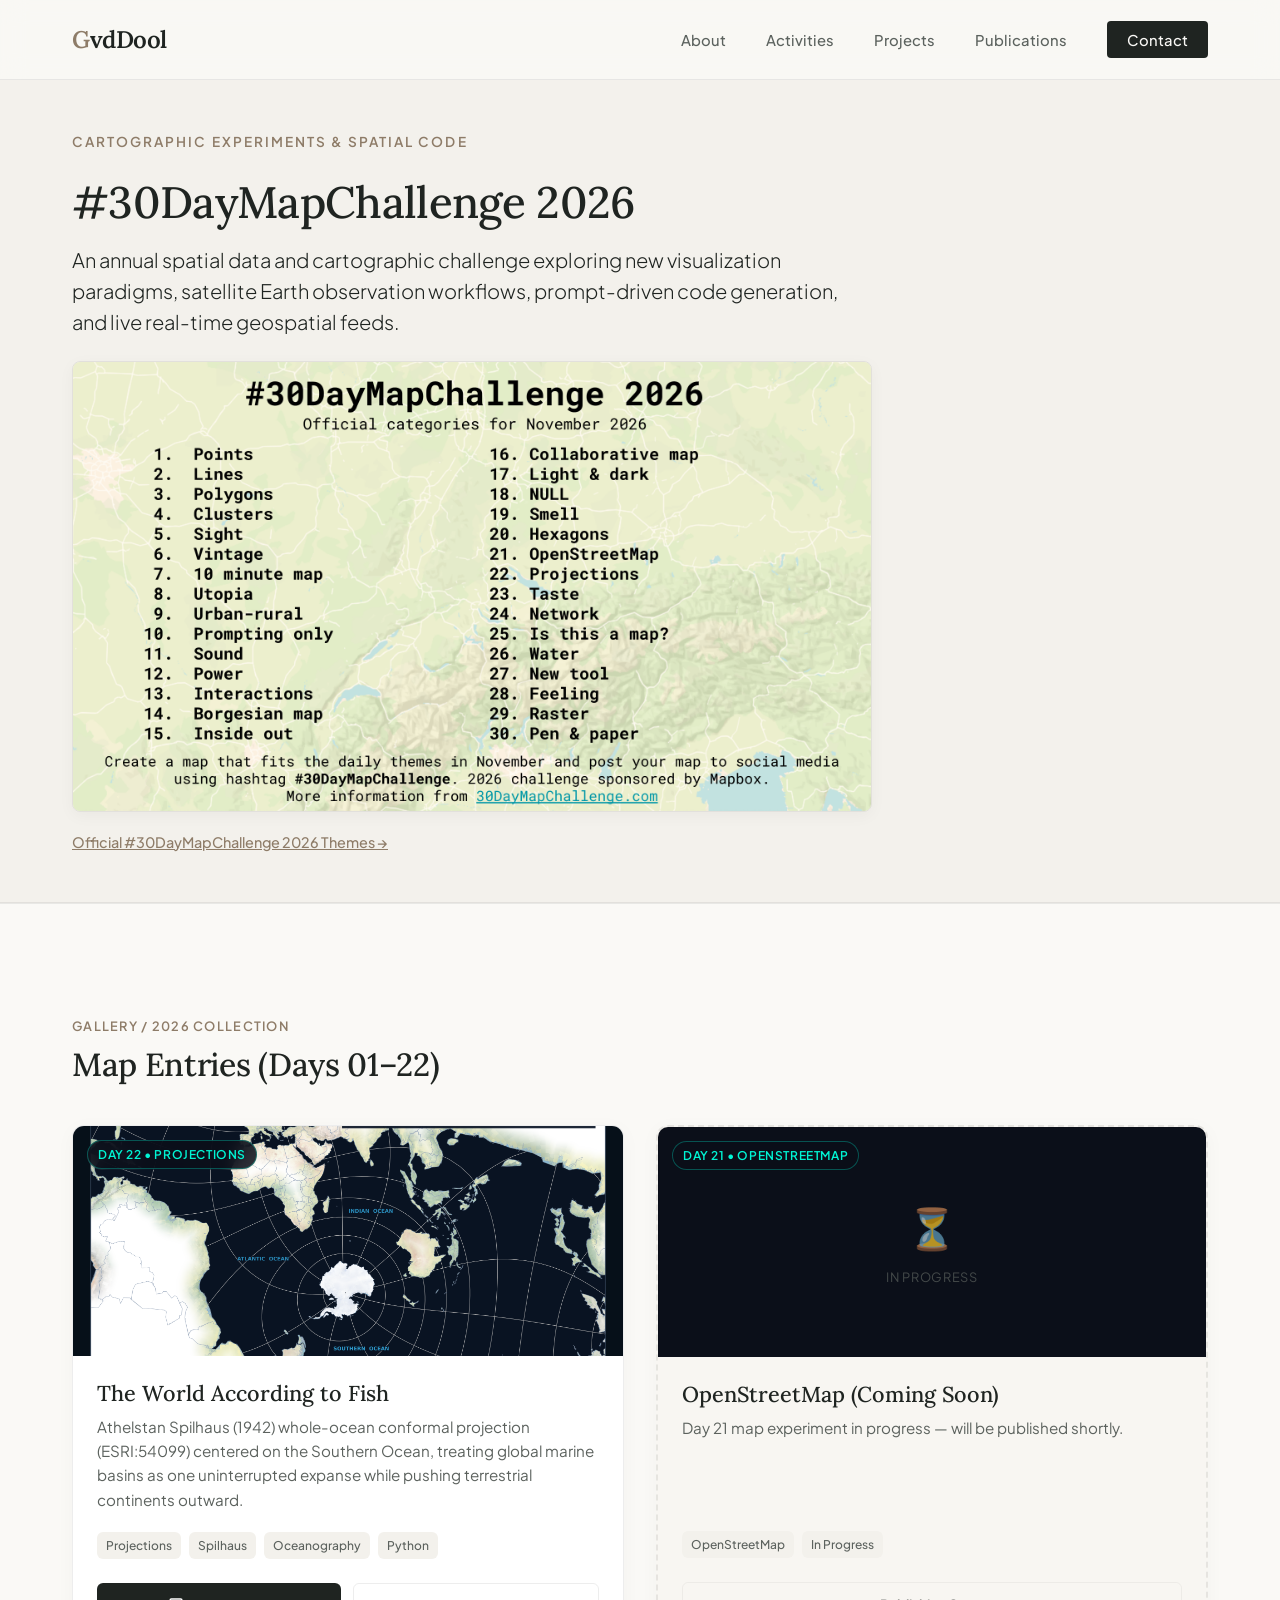
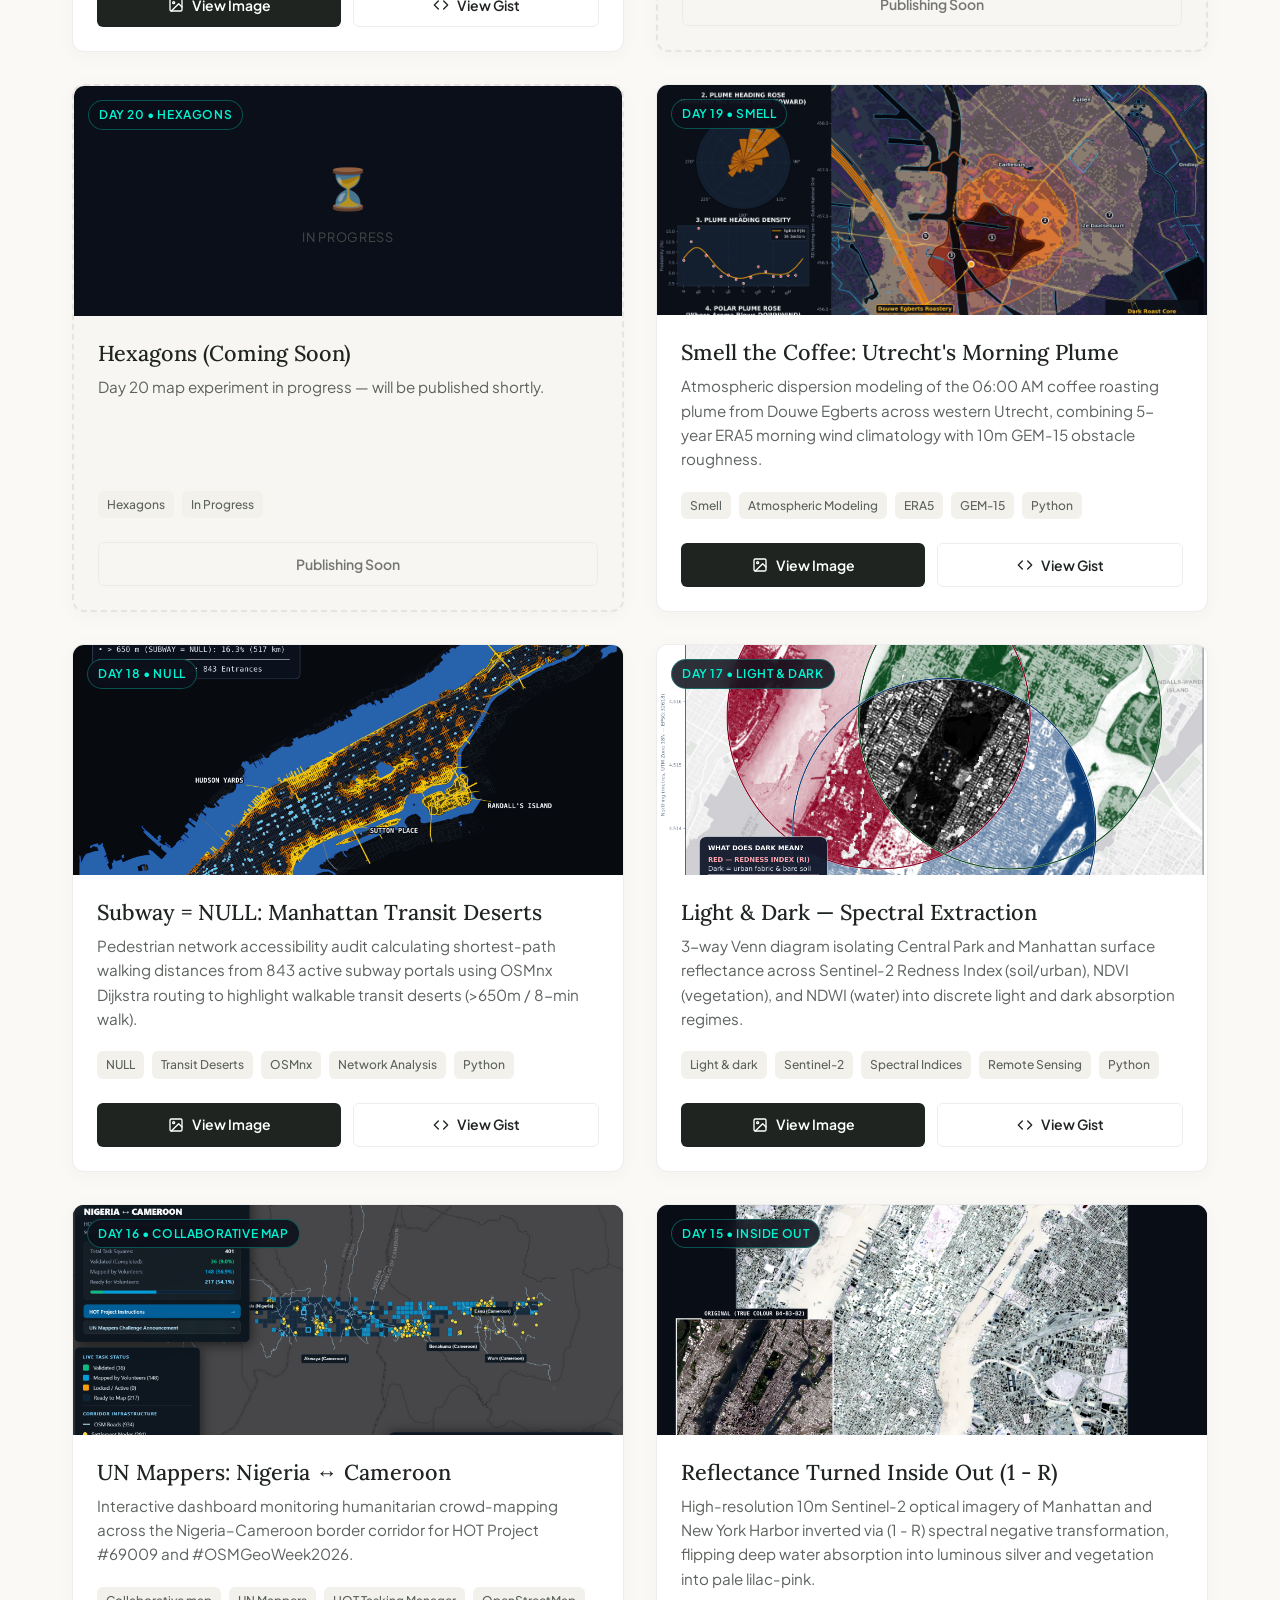
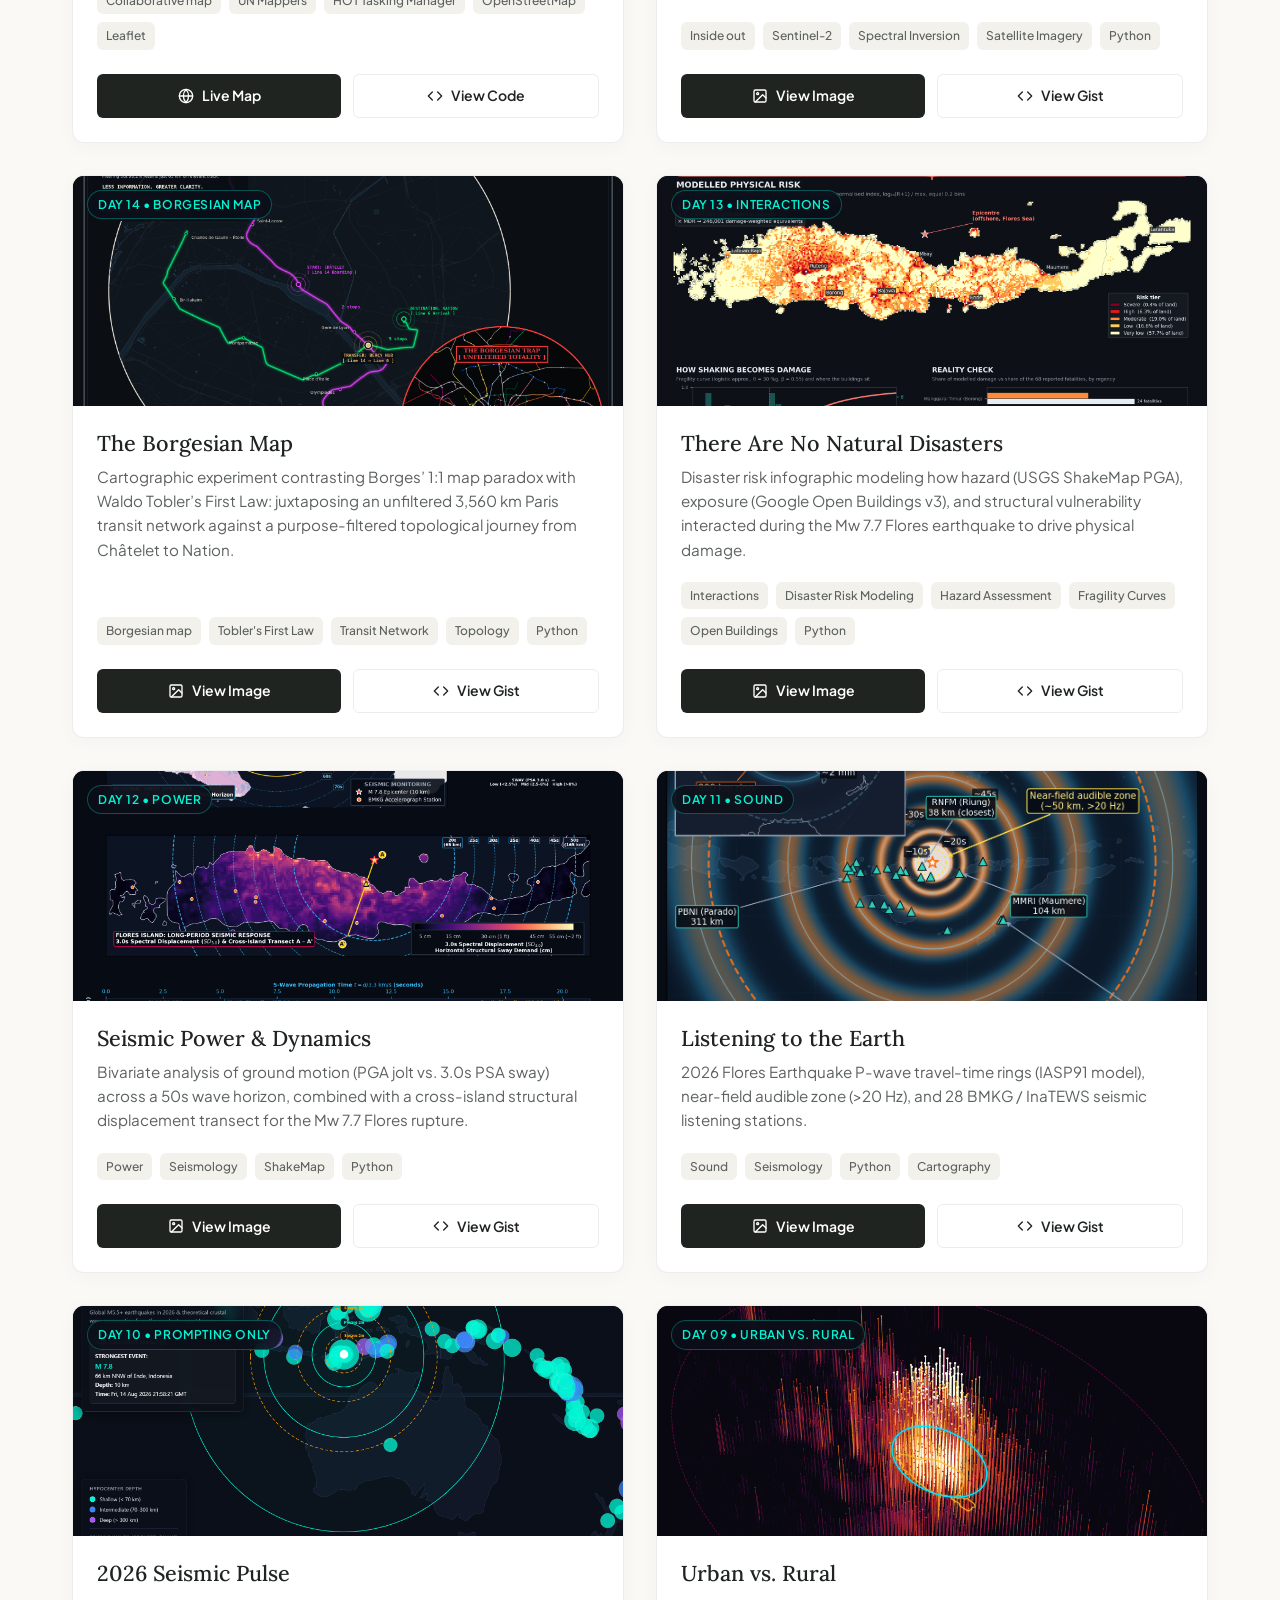
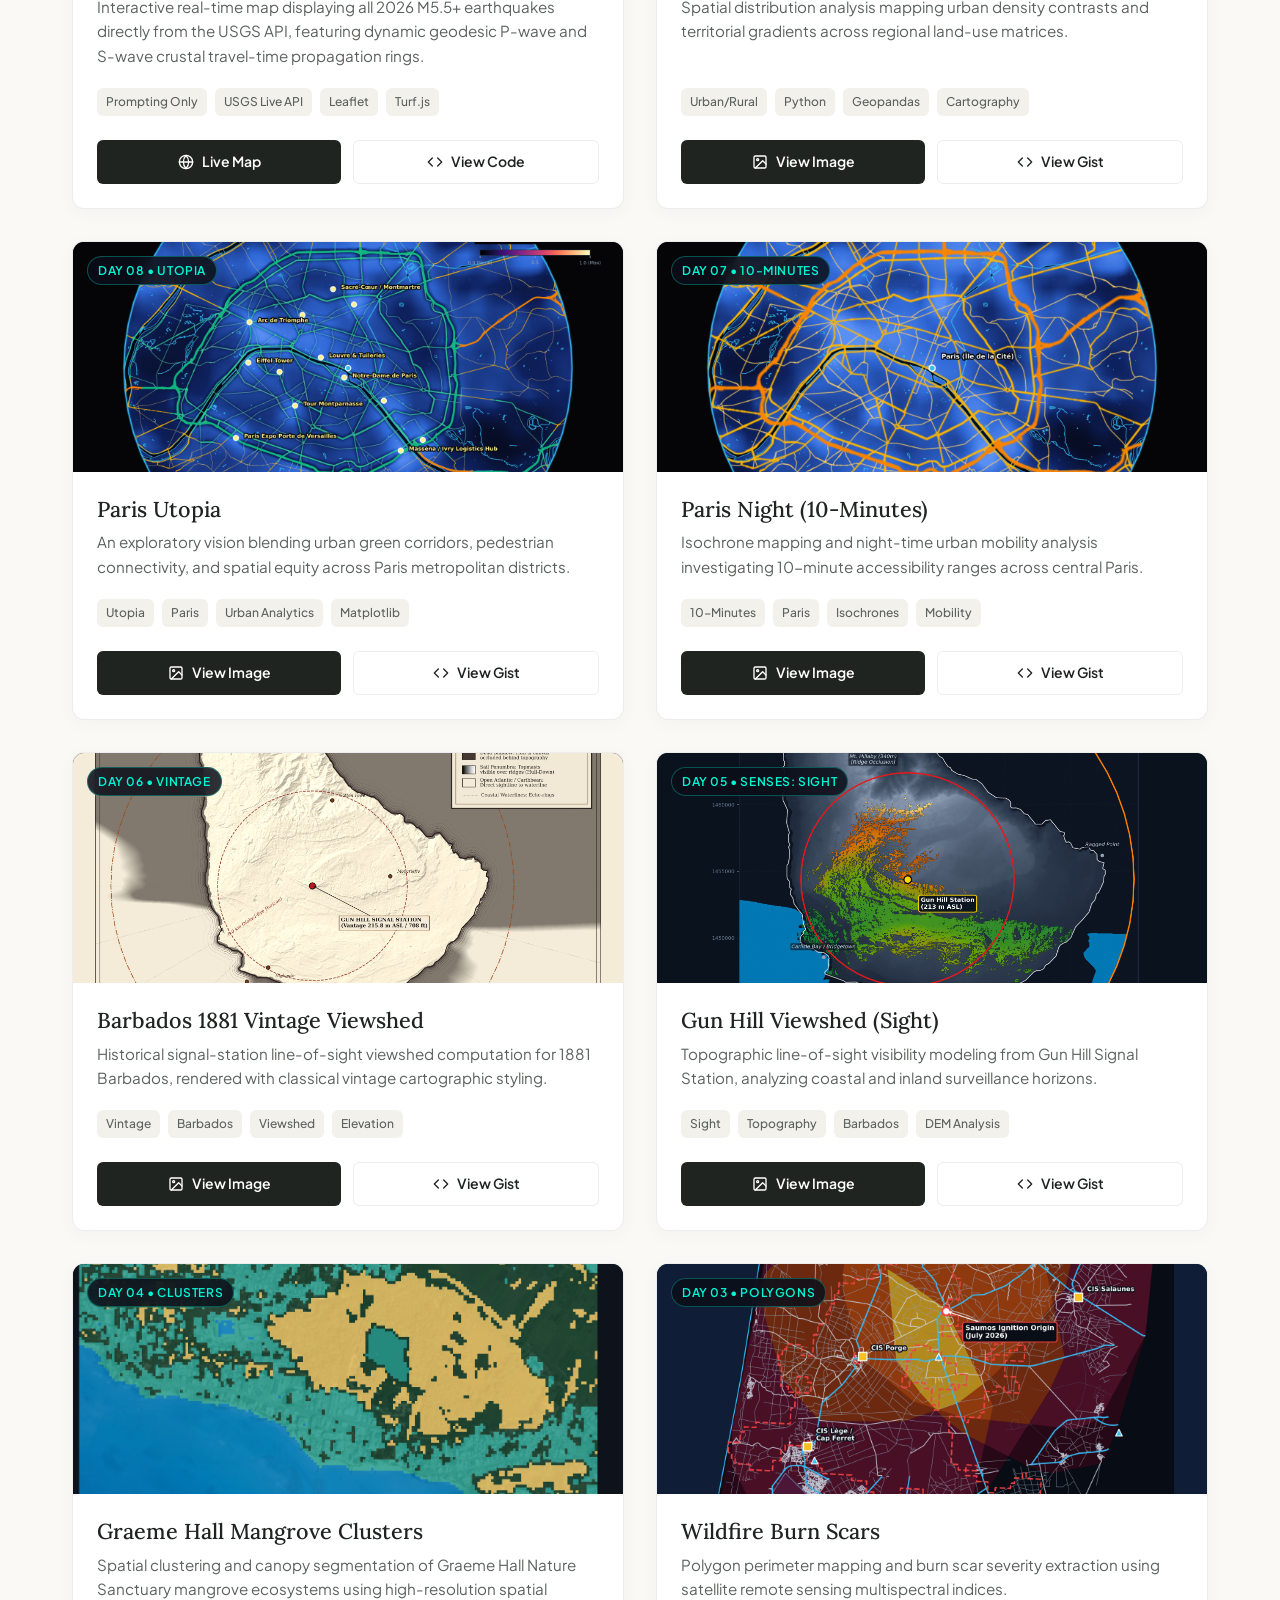
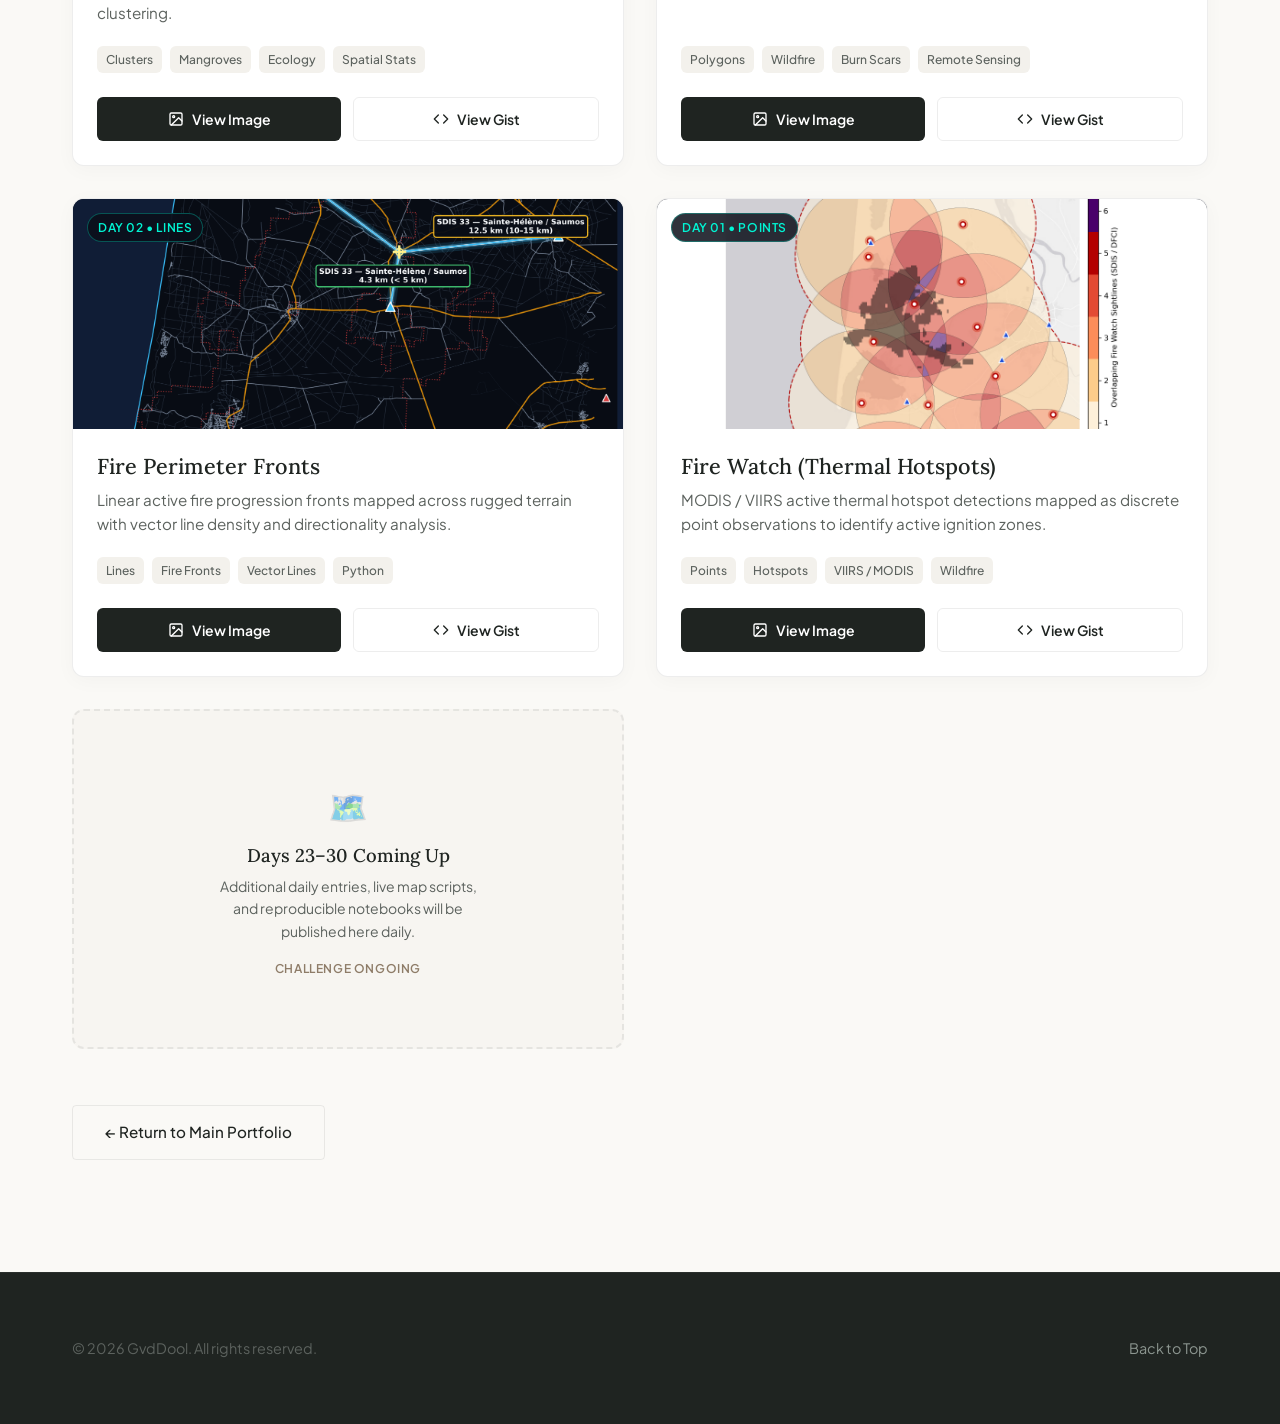
==== commit ce57229c: "Updating Days 15, 17, 18, 19, and 22 20 and 21 pending" ====
--- a/projects/30dayMapChallenge-2026/index.html
+++ b/projects/30dayMapChallenge-2026/index.html
@@ -239,10 +239,225 @@
             <div class="section-container">
                 <div class="section-header" style="margin-bottom: 1rem;">
                     <span class="section-label">Gallery / 2026 Collection</span>
-                    <h2 class="section-title">Map Entries (Days 01–16)</h2>
+                    <h2 class="section-title">Map Entries (Days 01–22)</h2>
                 </div>
 
                 <div class="gallery-grid">
+
+                    <!-- Day 22 Card -->
+                    <article class="gallery-card">
+                        <div class="card-image-wrap">
+                            <img src="day-22/Day22_projections_final.png"
+                                alt="Day 22: The World According to Fish" loading="lazy">
+                            <span class="card-badge">Day 22 &bull; Projections</span>
+                        </div>
+                        <div class="card-body">
+                            <h3 class="card-title">The World According to Fish</h3>
+                            <p class="card-desc">Athelstan Spilhaus (1942) whole-ocean conformal projection (ESRI:54099) centered on the Southern Ocean, treating global marine basins as one uninterrupted expanse while pushing terrestrial continents outward.</p>
+                            <div class="card-tags">
+                                <span class="card-tag">Projections</span>
+                                <span class="card-tag">Spilhaus</span>
+                                <span class="card-tag">Oceanography</span>
+                                <span class="card-tag">Python</span>
+                            </div>
+                            <div class="card-actions">
+                                <a href="day-22/Day22_projections_final.png" target="_blank"
+                                    class="btn-live">
+                                    <svg xmlns="http://www.w3.org/2000/svg" width="16" height="16" viewBox="0 0 24 24"
+                                        fill="none" stroke="currentColor" stroke-width="2" stroke-linecap="round"
+                                        stroke-linejoin="round">
+                                        <rect x="3" y="3" width="18" height="18" rx="2" ry="2" />
+                                        <circle cx="8.5" cy="8.5" r="1.5" />
+                                        <polyline points="21 15 16 10 5 21" />
+                                    </svg>
+                                    View Image
+                                </a>
+                                <a href="https://gist.github.com/GvdDool/4b067e4518b515e5babda68a8c275c70"
+                                    target="_blank" rel="noopener noreferrer" class="btn-code">
+                                    <svg xmlns="http://www.w3.org/2000/svg" width="16" height="16" viewBox="0 0 24 24"
+                                        fill="none" stroke="currentColor" stroke-width="2" stroke-linecap="round"
+                                        stroke-linejoin="round">
+                                        <polyline points="16 18 22 12 16 6" />
+                                        <polyline points="8 6 2 12 8 18" />
+                                    </svg>
+                                    View Gist
+                                </a>
+                            </div>
+                        </div>
+                    </article>
+
+                    <!-- Day 21 Card (In Progress Placeholder) -->
+                    <article class="gallery-card" style="border: 2px dashed var(--color-border); background: rgba(243, 241, 236, 0.35);">
+                        <div class="card-image-wrap" style="display: flex; align-items: center; justify-content: center; background: #0B0F19; position: relative;">
+                            <span class="card-badge">Day 21 &bull; OpenStreetMap</span>
+                            <div style="text-align: center; color: var(--color-text-secondary); opacity: 0.7;">
+                                <span style="font-size: 2.5rem; display: block; margin-bottom: 0.25rem;">⏳</span>
+                                <span style="font-size: 0.8rem; letter-spacing: 0.05em; text-transform: uppercase;">In Progress</span>
+                            </div>
+                        </div>
+                        <div class="card-body">
+                            <h3 class="card-title">OpenStreetMap (Coming Soon)</h3>
+                            <p class="card-desc">Day 21 map experiment in progress &mdash; will be published shortly.</p>
+                            <div class="card-tags">
+                                <span class="card-tag">OpenStreetMap</span>
+                                <span class="card-tag">In Progress</span>
+                            </div>
+                            <div class="card-actions">
+                                <span class="btn-code" style="opacity: 0.6; cursor: not-allowed; pointer-events: none;">Publishing Soon</span>
+                            </div>
+                        </div>
+                    </article>
+
+                    <!-- Day 20 Card (In Progress Placeholder) -->
+                    <article class="gallery-card" style="border: 2px dashed var(--color-border); background: rgba(243, 241, 236, 0.35);">
+                        <div class="card-image-wrap" style="display: flex; align-items: center; justify-content: center; background: #0B0F19; position: relative;">
+                            <span class="card-badge">Day 20 &bull; Hexagons</span>
+                            <div style="text-align: center; color: var(--color-text-secondary); opacity: 0.7;">
+                                <span style="font-size: 2.5rem; display: block; margin-bottom: 0.25rem;">⏳</span>
+                                <span style="font-size: 0.8rem; letter-spacing: 0.05em; text-transform: uppercase;">In Progress</span>
+                            </div>
+                        </div>
+                        <div class="card-body">
+                            <h3 class="card-title">Hexagons (Coming Soon)</h3>
+                            <p class="card-desc">Day 20 map experiment in progress &mdash; will be published shortly.</p>
+                            <div class="card-tags">
+                                <span class="card-tag">Hexagons</span>
+                                <span class="card-tag">In Progress</span>
+                            </div>
+                            <div class="card-actions">
+                                <span class="btn-code" style="opacity: 0.6; cursor: not-allowed; pointer-events: none;">Publishing Soon</span>
+                            </div>
+                        </div>
+                    </article>
+
+                    <!-- Day 19 Card -->
+                    <article class="gallery-card">
+                        <div class="card-image-wrap">
+                            <img src="day-19/Day19_smell_master_poster.png"
+                                alt="Day 19: Smell the Coffee: Utrecht's Morning Plume" loading="lazy">
+                            <span class="card-badge">Day 19 &bull; Smell</span>
+                        </div>
+                        <div class="card-body">
+                            <h3 class="card-title">Smell the Coffee: Utrecht's Morning Plume</h3>
+                            <p class="card-desc">Atmospheric dispersion modeling of the 06:00 AM coffee roasting plume from Douwe Egberts across western Utrecht, combining 5-year ERA5 morning wind climatology with 10m GEM-15 obstacle roughness.</p>
+                            <div class="card-tags">
+                                <span class="card-tag">Smell</span>
+                                <span class="card-tag">Atmospheric Modeling</span>
+                                <span class="card-tag">ERA5</span>
+                                <span class="card-tag">GEM-15</span>
+                                <span class="card-tag">Python</span>
+                            </div>
+                            <div class="card-actions">
+                                <a href="day-19/Day19_smell_master_poster.png" target="_blank"
+                                    class="btn-live">
+                                    <svg xmlns="http://www.w3.org/2000/svg" width="16" height="16" viewBox="0 0 24 24"
+                                        fill="none" stroke="currentColor" stroke-width="2" stroke-linecap="round"
+                                        stroke-linejoin="round">
+                                        <rect x="3" y="3" width="18" height="18" rx="2" ry="2" />
+                                        <circle cx="8.5" cy="8.5" r="1.5" />
+                                        <polyline points="21 15 16 10 5 21" />
+                                    </svg>
+                                    View Image
+                                </a>
+                                <a href="https://gist.github.com/GvdDool/62e035b5e1603f4b2e07d324a10d2c9f"
+                                    target="_blank" rel="noopener noreferrer" class="btn-code">
+                                    <svg xmlns="http://www.w3.org/2000/svg" width="16" height="16" viewBox="0 0 24 24"
+                                        fill="none" stroke="currentColor" stroke-width="2" stroke-linecap="round"
+                                        stroke-linejoin="round">
+                                        <polyline points="16 18 22 12 16 6" />
+                                        <polyline points="8 6 2 12 8 18" />
+                                    </svg>
+                                    View Gist
+                                </a>
+                            </div>
+                        </div>
+                    </article>
+
+                    <!-- Day 18 Card -->
+                    <article class="gallery-card">
+                        <div class="card-image-wrap">
+                            <img src="day-18/Day18_null_final.png"
+                                alt="Day 18: Subway = NULL" loading="lazy">
+                            <span class="card-badge">Day 18 &bull; NULL</span>
+                        </div>
+                        <div class="card-body">
+                            <h3 class="card-title">Subway = NULL: Manhattan Transit Deserts</h3>
+                            <p class="card-desc">Pedestrian network accessibility audit calculating shortest-path walking distances from 843 active subway portals using OSMnx Dijkstra routing to highlight walkable transit deserts (>650m / 8-min walk).</p>
+                            <div class="card-tags">
+                                <span class="card-tag">NULL</span>
+                                <span class="card-tag">Transit Deserts</span>
+                                <span class="card-tag">OSMnx</span>
+                                <span class="card-tag">Network Analysis</span>
+                                <span class="card-tag">Python</span>
+                            </div>
+                            <div class="card-actions">
+                                <a href="day-18/Day18_null_final.png" target="_blank"
+                                    class="btn-live">
+                                    <svg xmlns="http://www.w3.org/2000/svg" width="16" height="16" viewBox="0 0 24 24"
+                                        fill="none" stroke="currentColor" stroke-width="2" stroke-linecap="round"
+                                        stroke-linejoin="round">
+                                        <rect x="3" y="3" width="18" height="18" rx="2" ry="2" />
+                                        <circle cx="8.5" cy="8.5" r="1.5" />
+                                        <polyline points="21 15 16 10 5 21" />
+                                    </svg>
+                                    View Image
+                                </a>
+                                <a href="https://gist.github.com/GvdDool/cfb166b1ab97e45f4fb25344c3417097"
+                                    target="_blank" rel="noopener noreferrer" class="btn-code">
+                                    <svg xmlns="http://www.w3.org/2000/svg" width="16" height="16" viewBox="0 0 24 24"
+                                        fill="none" stroke="currentColor" stroke-width="2" stroke-linecap="round"
+                                        stroke-linejoin="round">
+                                        <polyline points="16 18 22 12 16 6" />
+                                        <polyline points="8 6 2 12 8 18" />
+                                    </svg>
+                                    View Gist
+                                </a>
+                            </div>
+                        </div>
+                    </article>
+
+                    <!-- Day 17 Card -->
+                    <article class="gallery-card">
+                        <div class="card-image-wrap">
+                            <img src="day-17/Day17_light_and_dark_final.png"
+                                alt="Day 17: Light & Dark — Spectral Extraction" loading="lazy">
+                            <span class="card-badge">Day 17 &bull; Light &amp; dark</span>
+                        </div>
+                        <div class="card-body">
+                            <h3 class="card-title">Light &amp; Dark &mdash; Spectral Extraction</h3>
+                            <p class="card-desc">3-way Venn diagram isolating Central Park and Manhattan surface reflectance across Sentinel-2 Redness Index (soil/urban), NDVI (vegetation), and NDWI (water) into discrete light and dark absorption regimes.</p>
+                            <div class="card-tags">
+                                <span class="card-tag">Light &amp; dark</span>
+                                <span class="card-tag">Sentinel-2</span>
+                                <span class="card-tag">Spectral Indices</span>
+                                <span class="card-tag">Remote Sensing</span>
+                                <span class="card-tag">Python</span>
+                            </div>
+                            <div class="card-actions">
+                                <a href="day-17/Day17_light_and_dark_final.png" target="_blank"
+                                    class="btn-live">
+                                    <svg xmlns="http://www.w3.org/2000/svg" width="16" height="16" viewBox="0 0 24 24"
+                                        fill="none" stroke="currentColor" stroke-width="2" stroke-linecap="round"
+                                        stroke-linejoin="round">
+                                        <rect x="3" y="3" width="18" height="18" rx="2" ry="2" />
+                                        <circle cx="8.5" cy="8.5" r="1.5" />
+                                        <polyline points="21 15 16 10 5 21" />
+                                    </svg>
+                                    View Image
+                                </a>
+                                <a href="https://gist.github.com/GvdDool/90792fcac46bfba077749f425e26cf58"
+                                    target="_blank" rel="noopener noreferrer" class="btn-code">
+                                    <svg xmlns="http://www.w3.org/2000/svg" width="16" height="16" viewBox="0 0 24 24"
+                                        fill="none" stroke="currentColor" stroke-width="2" stroke-linecap="round"
+                                        stroke-linejoin="round">
+                                        <polyline points="16 18 22 12 16 6" />
+                                        <polyline points="8 6 2 12 8 18" />
+                                    </svg>
+                                    View Gist
+                                </a>
+                            </div>
+                        </div>
+                    </article>
 
                     <!-- Day 16 Card -->
                     <article class="gallery-card">
@@ -287,24 +502,45 @@
                         </div>
                     </article>
 
-                    <!-- Day 15 Card (In Progress Placeholder) -->
-                    <article class="gallery-card" style="border: 2px dashed var(--color-border); background: rgba(243, 241, 236, 0.35);">
-                        <div class="card-image-wrap" style="display: flex; align-items: center; justify-content: center; background: #0B0F19; position: relative;">
+                    <!-- Day 15 Card -->
+                    <article class="gallery-card">
+                        <div class="card-image-wrap">
+                            <img src="day-15/Day15_inside_out_nyc_spectral.png"
+                                alt="Day 15: Reflectance Turned Inside Out" loading="lazy">
                             <span class="card-badge">Day 15 &bull; Inside out</span>
-                            <div style="text-align: center; color: var(--color-text-secondary); opacity: 0.7;">
-                                <span style="font-size: 2.5rem; display: block; margin-bottom: 0.25rem;">⏳</span>
-                                <span style="font-size: 0.8rem; letter-spacing: 0.05em; text-transform: uppercase;">In Progress</span>
-                            </div>
-                        </div>
-                        <div class="card-body">
-                            <h3 class="card-title">Inside Out (Coming Soon)</h3>
-                            <p class="card-desc">Day 15 map experiment in progress &mdash; will be published shortly.</p>
+                        </div>
+                        <div class="card-body">
+                            <h3 class="card-title">Reflectance Turned Inside Out (1 - R)</h3>
+                            <p class="card-desc">High-resolution 10m Sentinel-2 optical imagery of Manhattan and New York Harbor inverted via (1 - R) spectral negative transformation, flipping deep water absorption into luminous silver and vegetation into pale lilac-pink.</p>
                             <div class="card-tags">
                                 <span class="card-tag">Inside out</span>
-                                <span class="card-tag">In Progress</span>
-                            </div>
-                            <div class="card-actions">
-                                <span class="btn-code" style="opacity: 0.6; cursor: not-allowed; pointer-events: none;">Publishing Soon</span>
+                                <span class="card-tag">Sentinel-2</span>
+                                <span class="card-tag">Spectral Inversion</span>
+                                <span class="card-tag">Satellite Imagery</span>
+                                <span class="card-tag">Python</span>
+                            </div>
+                            <div class="card-actions">
+                                <a href="day-15/Day15_inside_out_nyc_spectral.png" target="_blank"
+                                    class="btn-live">
+                                    <svg xmlns="http://www.w3.org/2000/svg" width="16" height="16" viewBox="0 0 24 24"
+                                        fill="none" stroke="currentColor" stroke-width="2" stroke-linecap="round"
+                                        stroke-linejoin="round">
+                                        <rect x="3" y="3" width="18" height="18" rx="2" ry="2" />
+                                        <circle cx="8.5" cy="8.5" r="1.5" />
+                                        <polyline points="21 15 16 10 5 21" />
+                                    </svg>
+                                    View Image
+                                </a>
+                                <a href="https://gist.github.com/GvdDool/2c86a050e157c29fc9d710666ab28ec6"
+                                    target="_blank" rel="noopener noreferrer" class="btn-code">
+                                    <svg xmlns="http://www.w3.org/2000/svg" width="16" height="16" viewBox="0 0 24 24"
+                                        fill="none" stroke="currentColor" stroke-width="2" stroke-linecap="round"
+                                        stroke-linejoin="round">
+                                        <polyline points="16 18 22 12 16 6" />
+                                        <polyline points="8 6 2 12 8 18" />
+                                    </svg>
+                                    View Gist
+                                </a>
                             </div>
                         </div>
                     </article>
@@ -907,7 +1143,7 @@
                     <div class="placeholder-card">
                         <div class="placeholder-icon">🗺️</div>
                         <h4 style="font-size: 1.15rem; margin-bottom: 0.5rem; color: var(--color-text-primary);">Days
-                            17–30 Coming Up</h4>
+                            23–30 Coming Up</h4>
                         <p style="font-size: 0.875rem; max-width: 260px; margin-bottom: 1rem;">Additional daily entries,
                             live map scripts, and reproducible notebooks will be published here daily.</p>
                         <span
